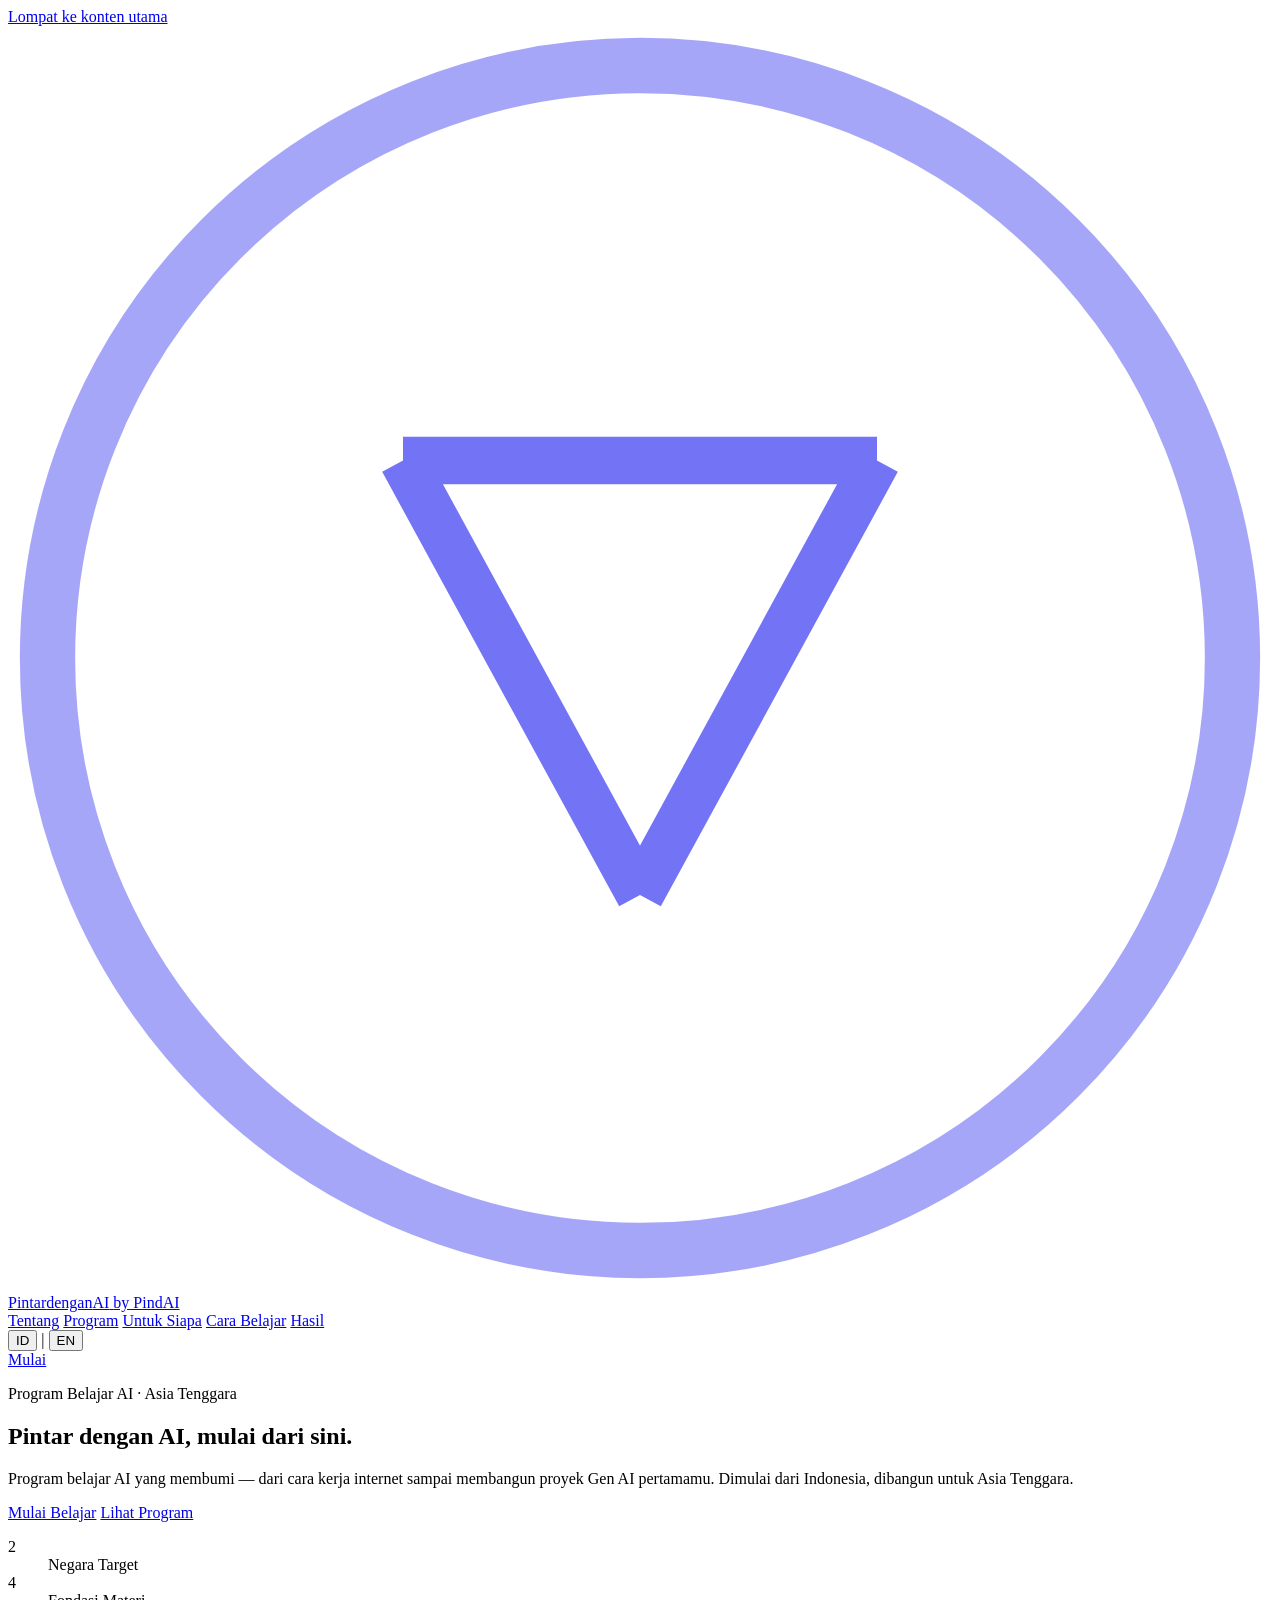
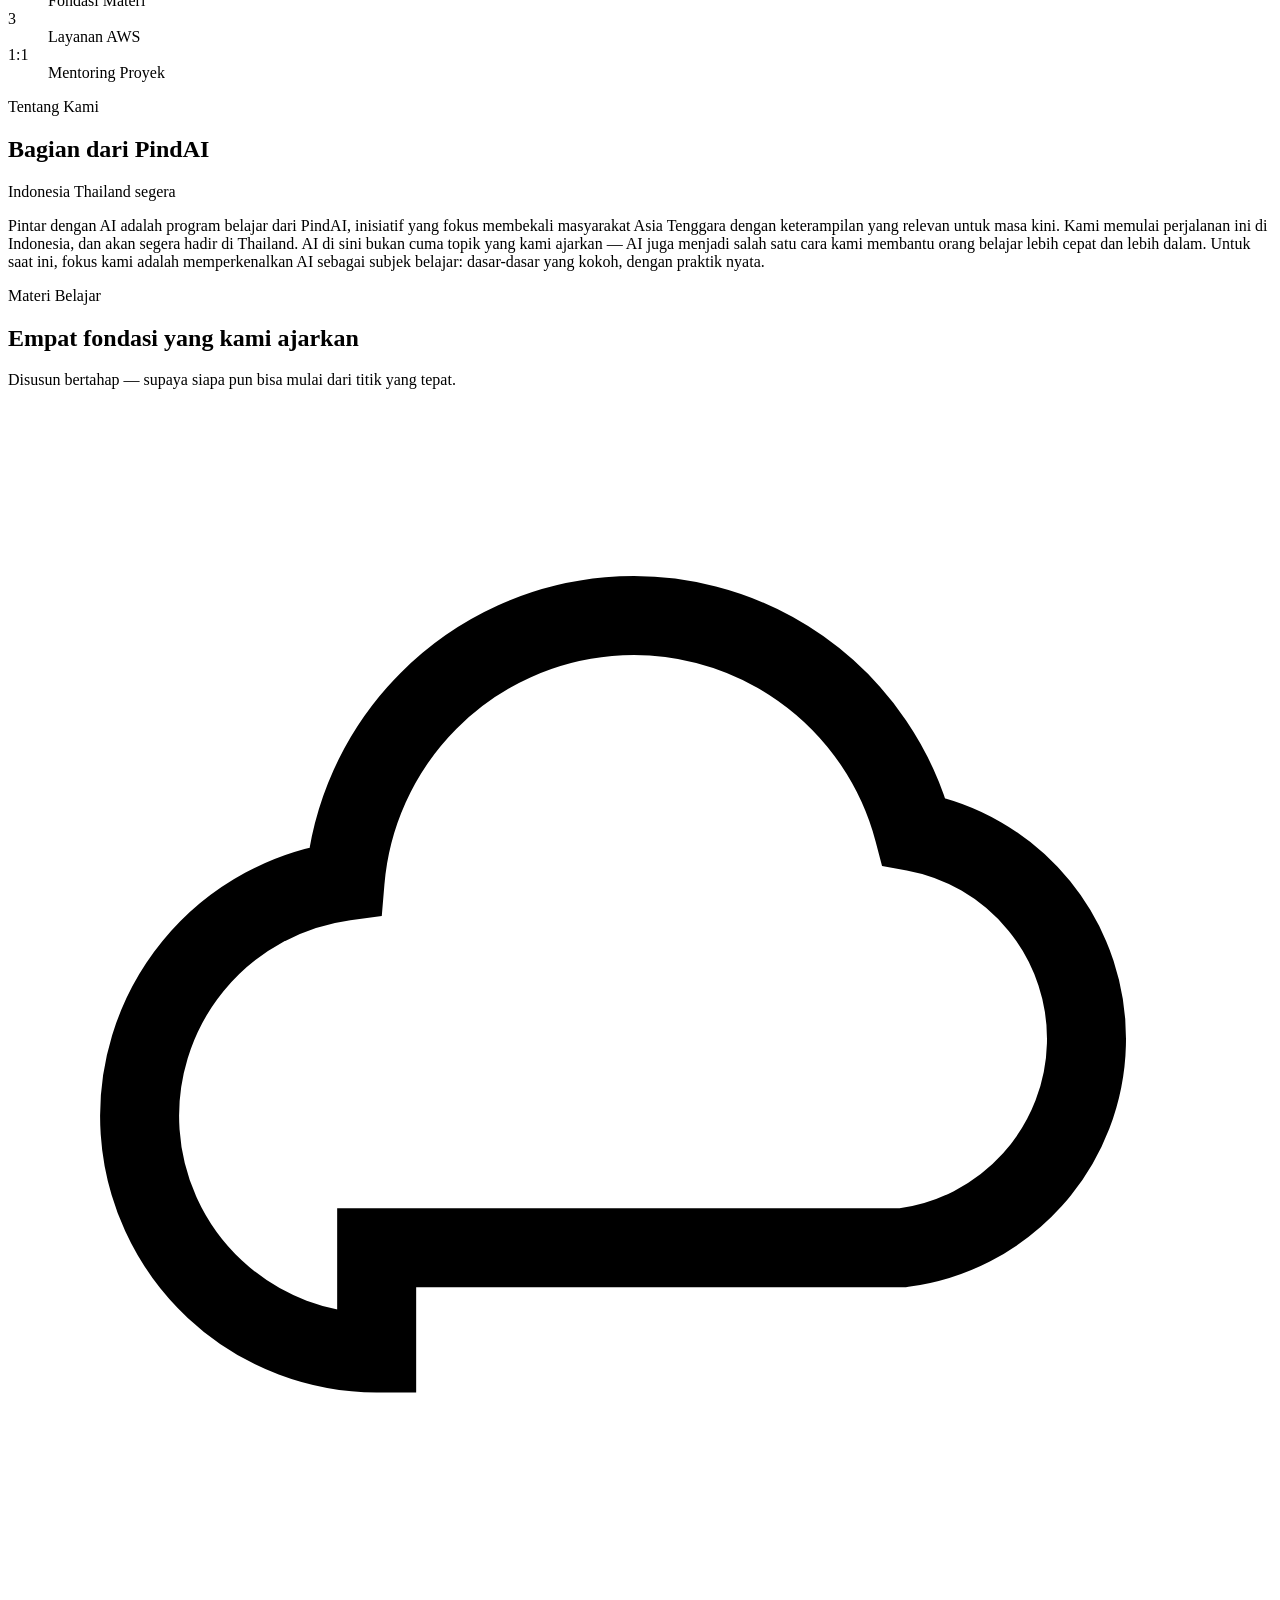
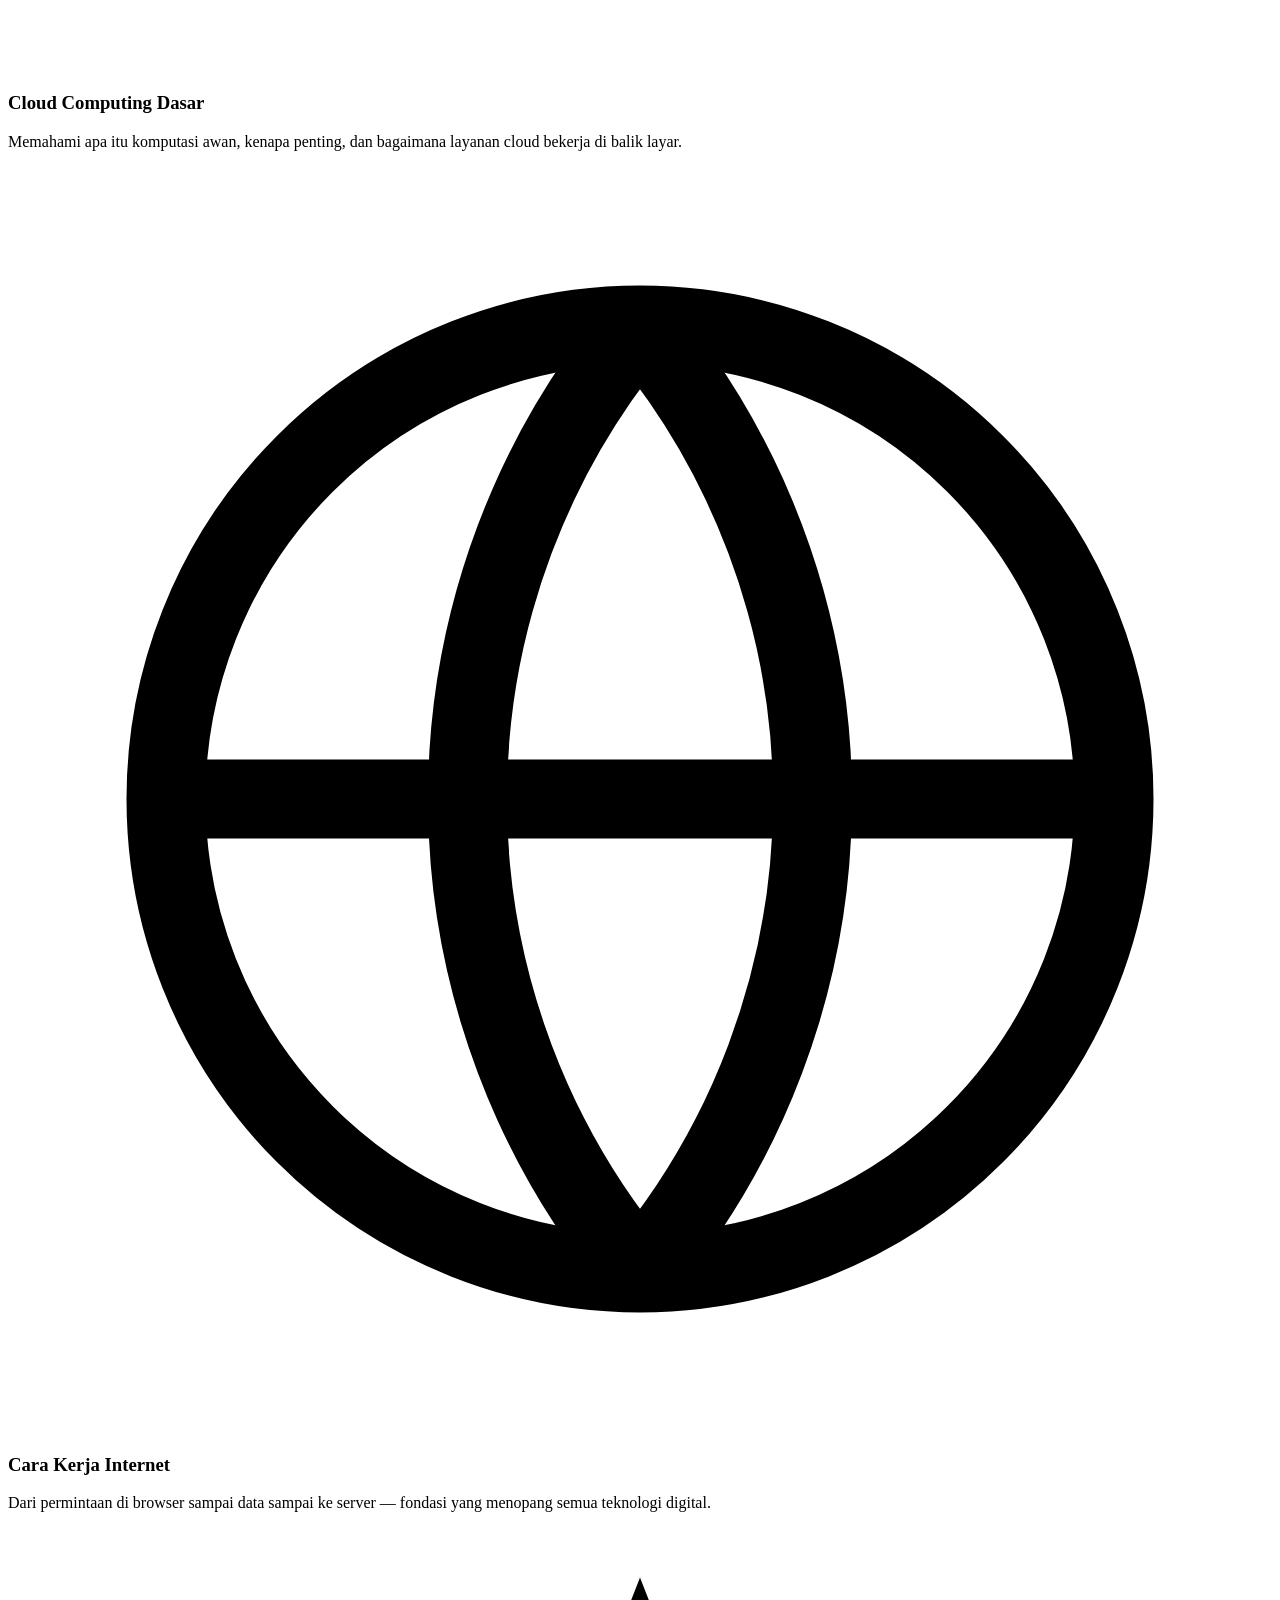
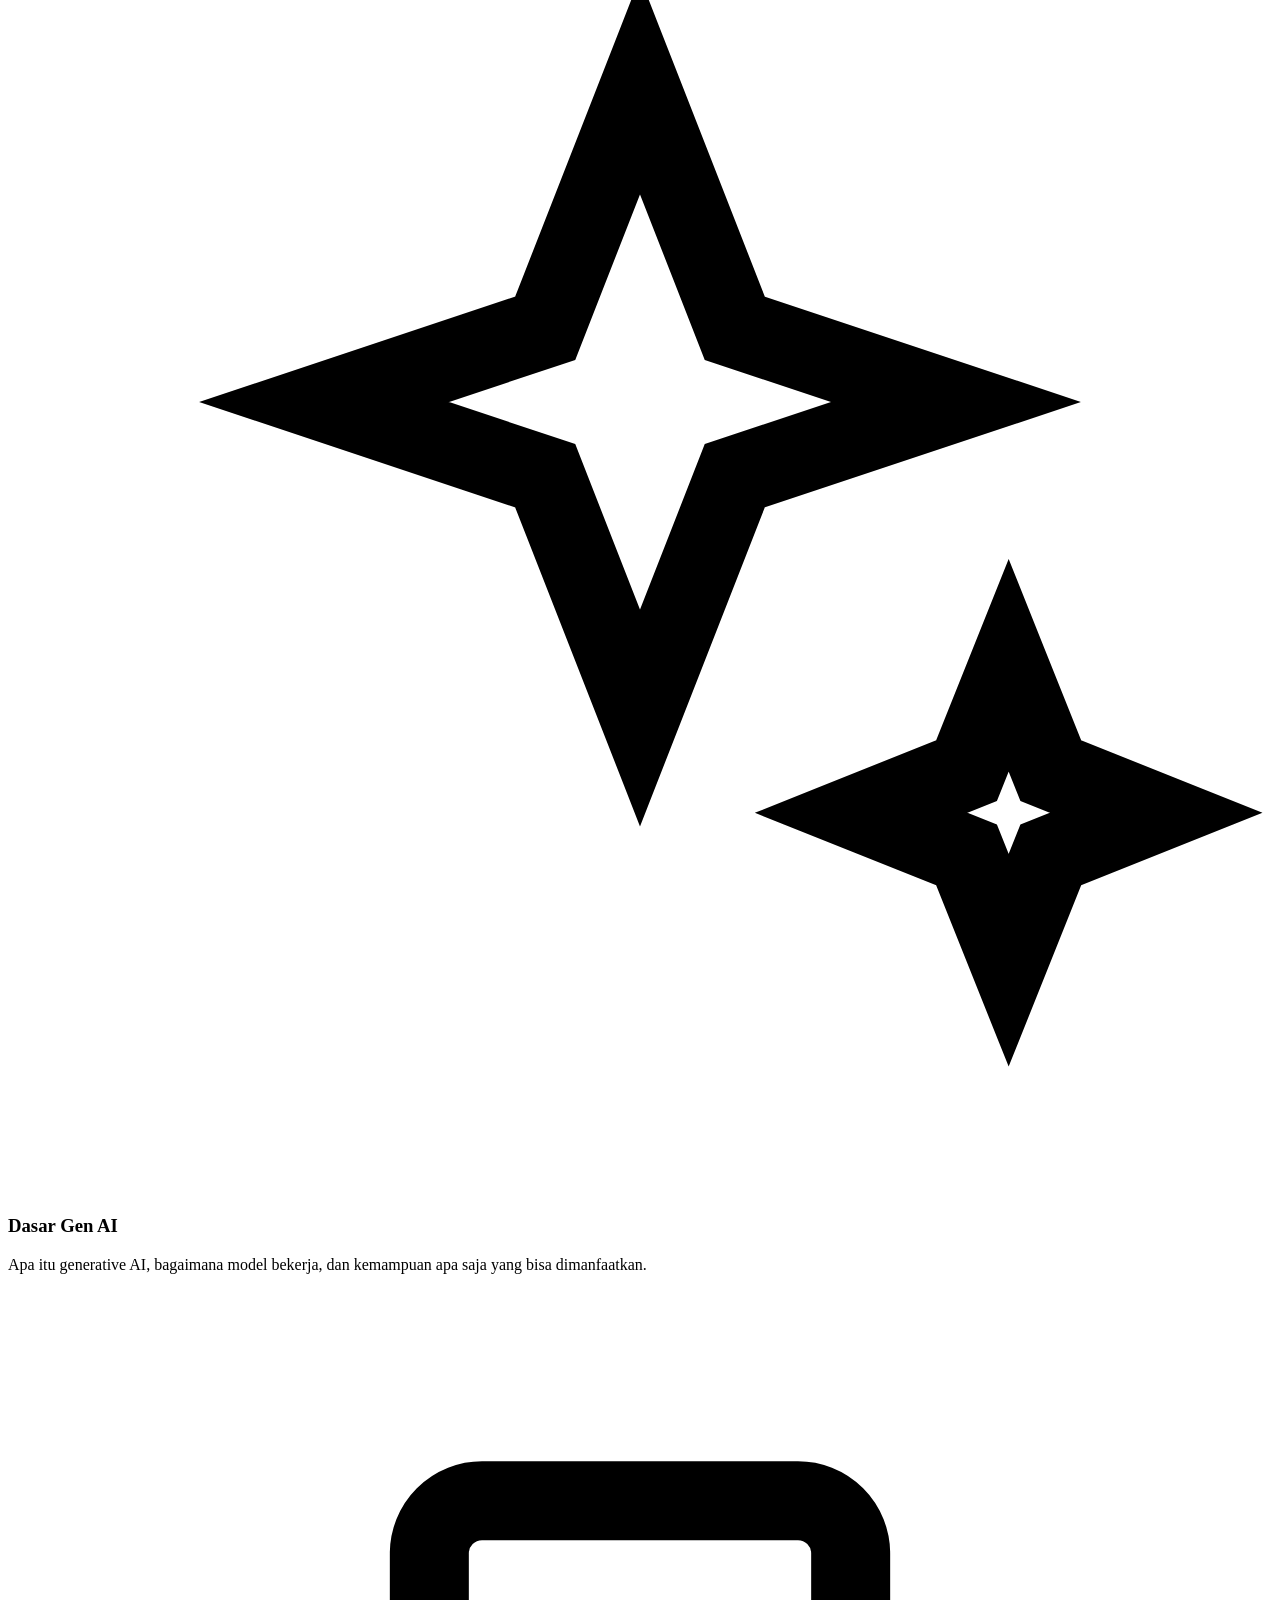
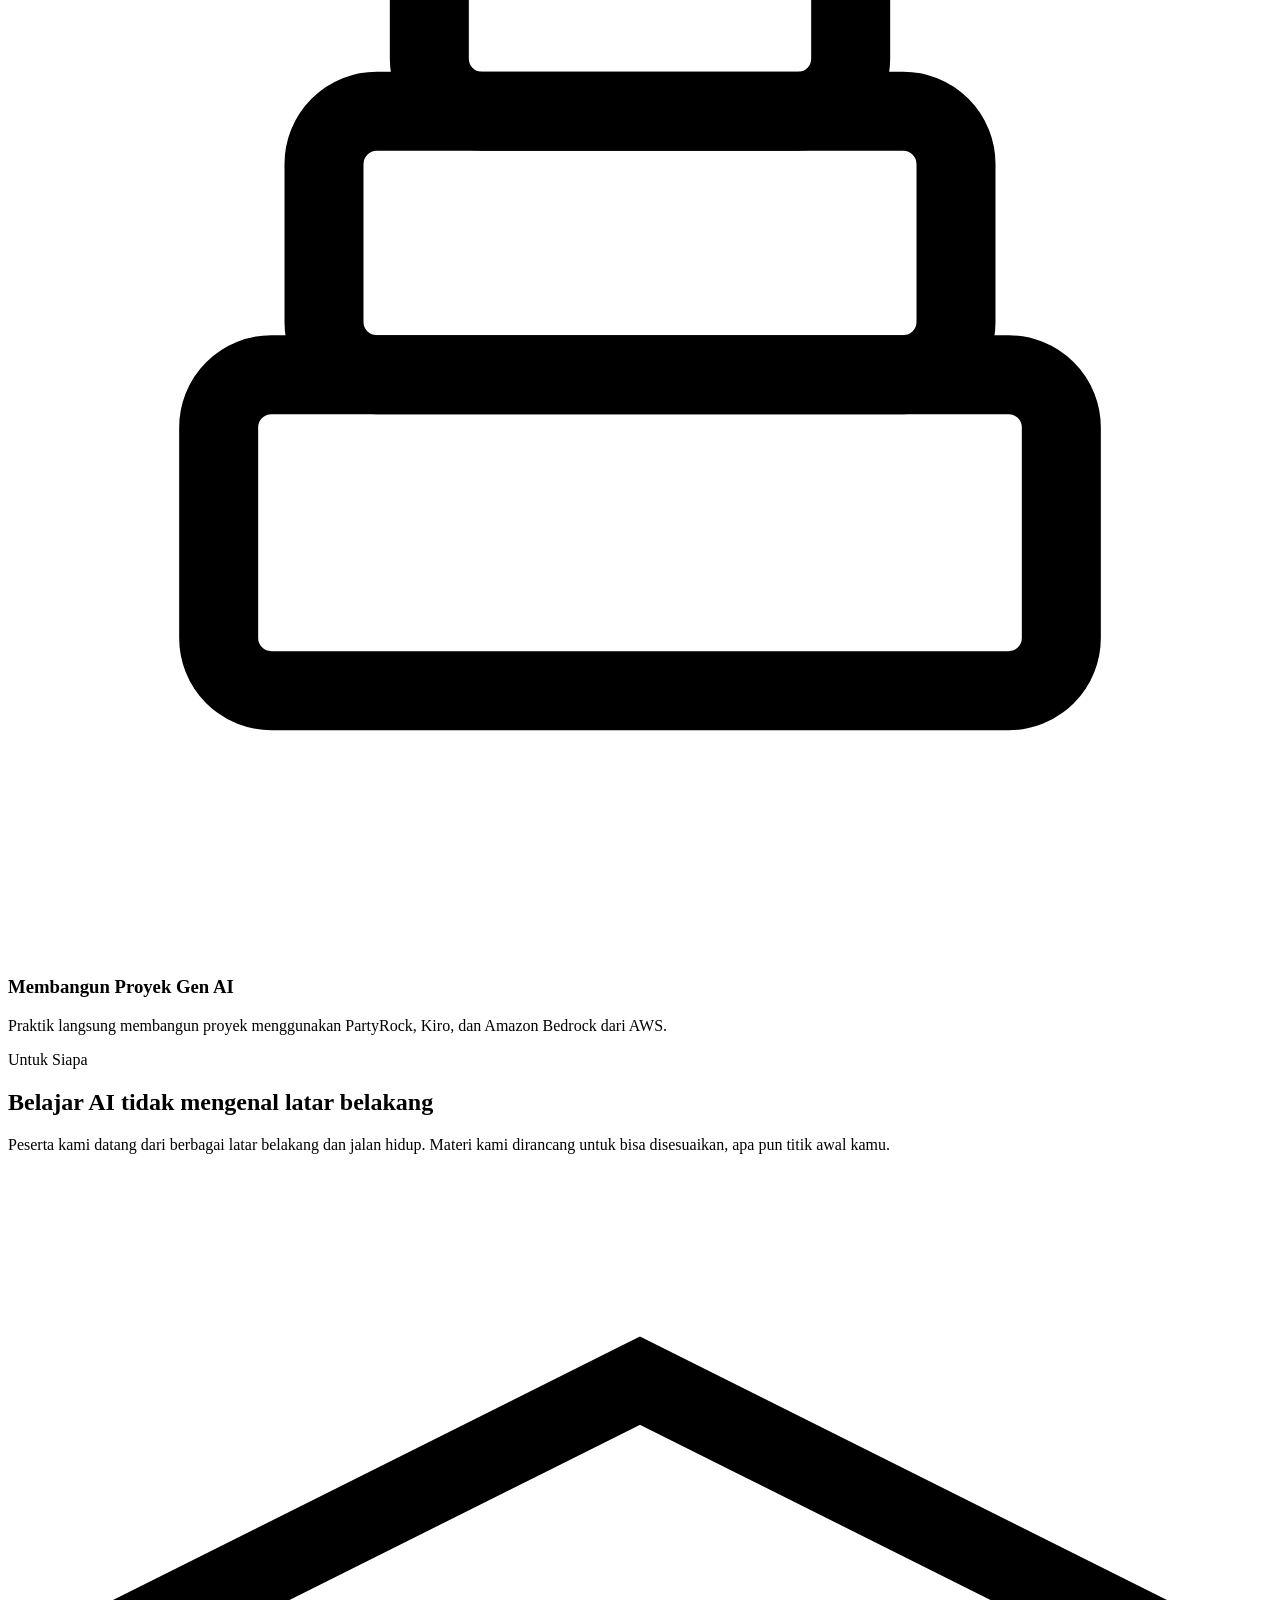
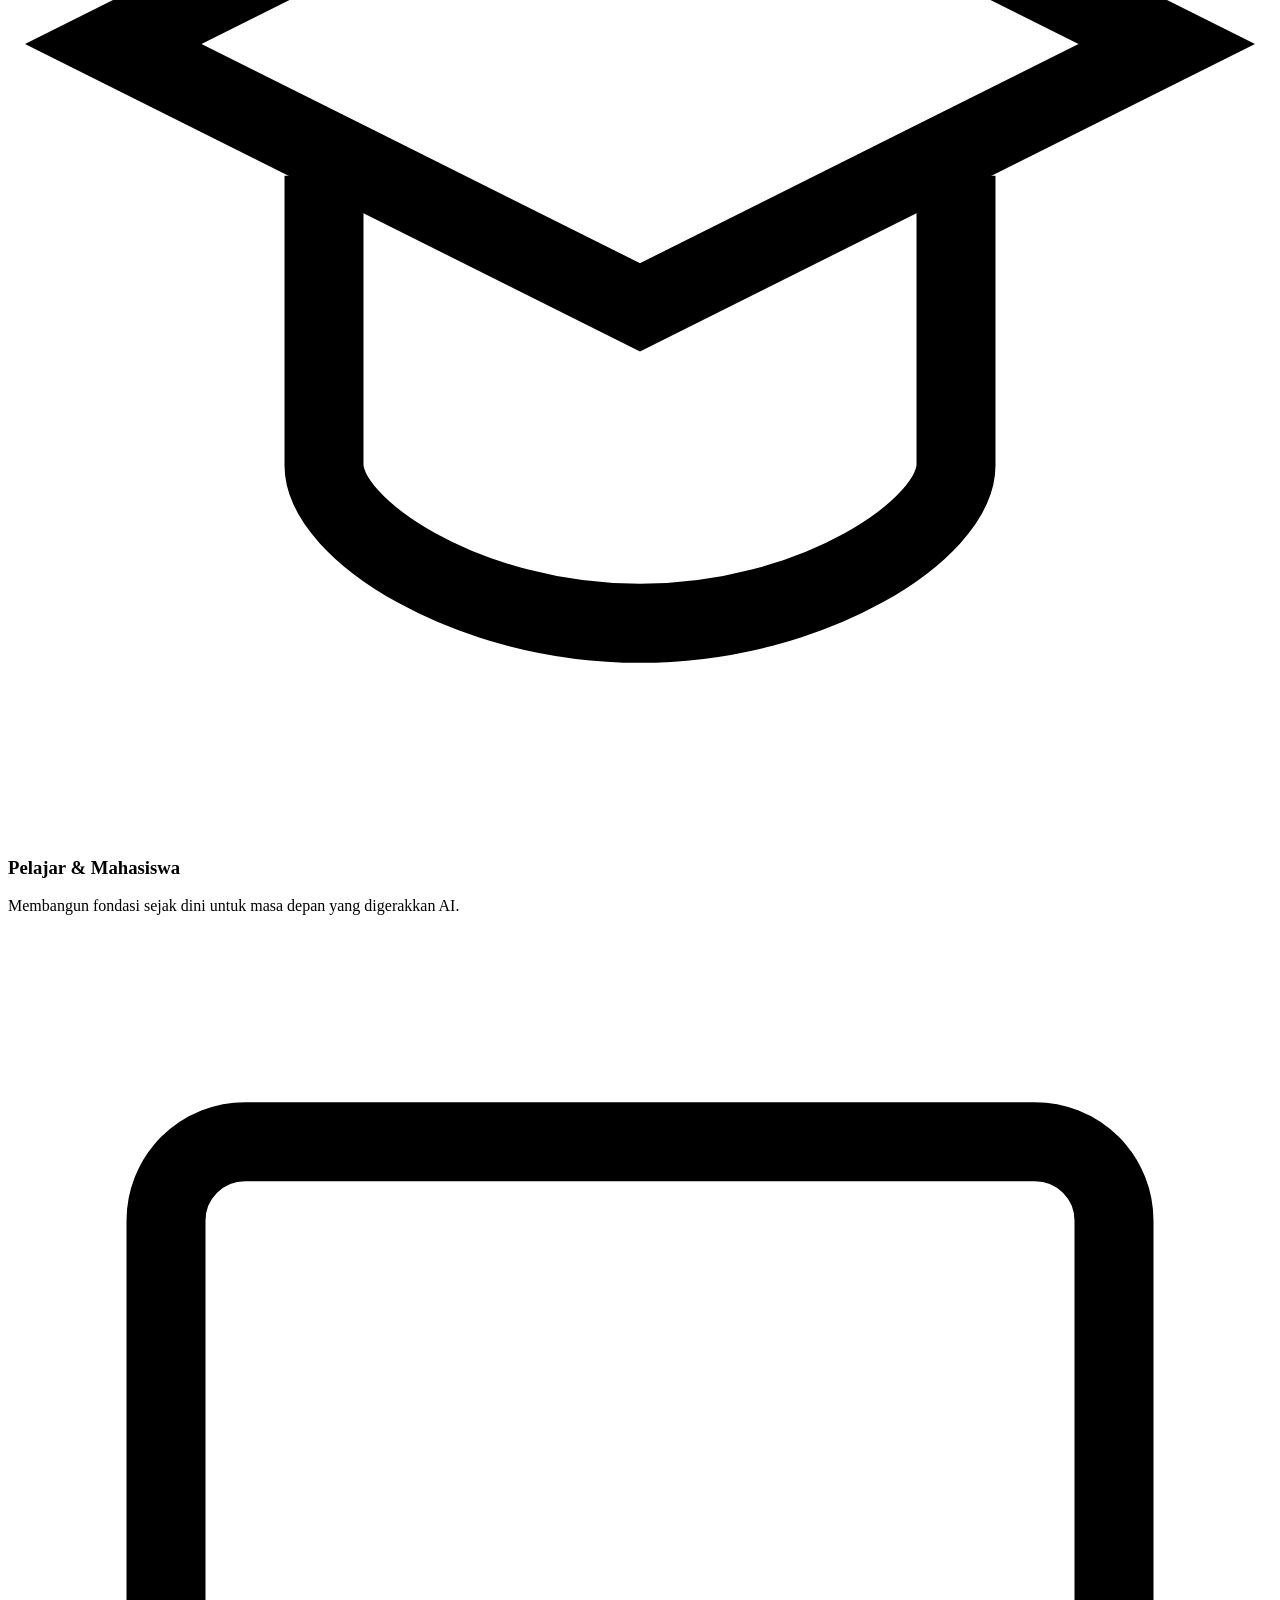
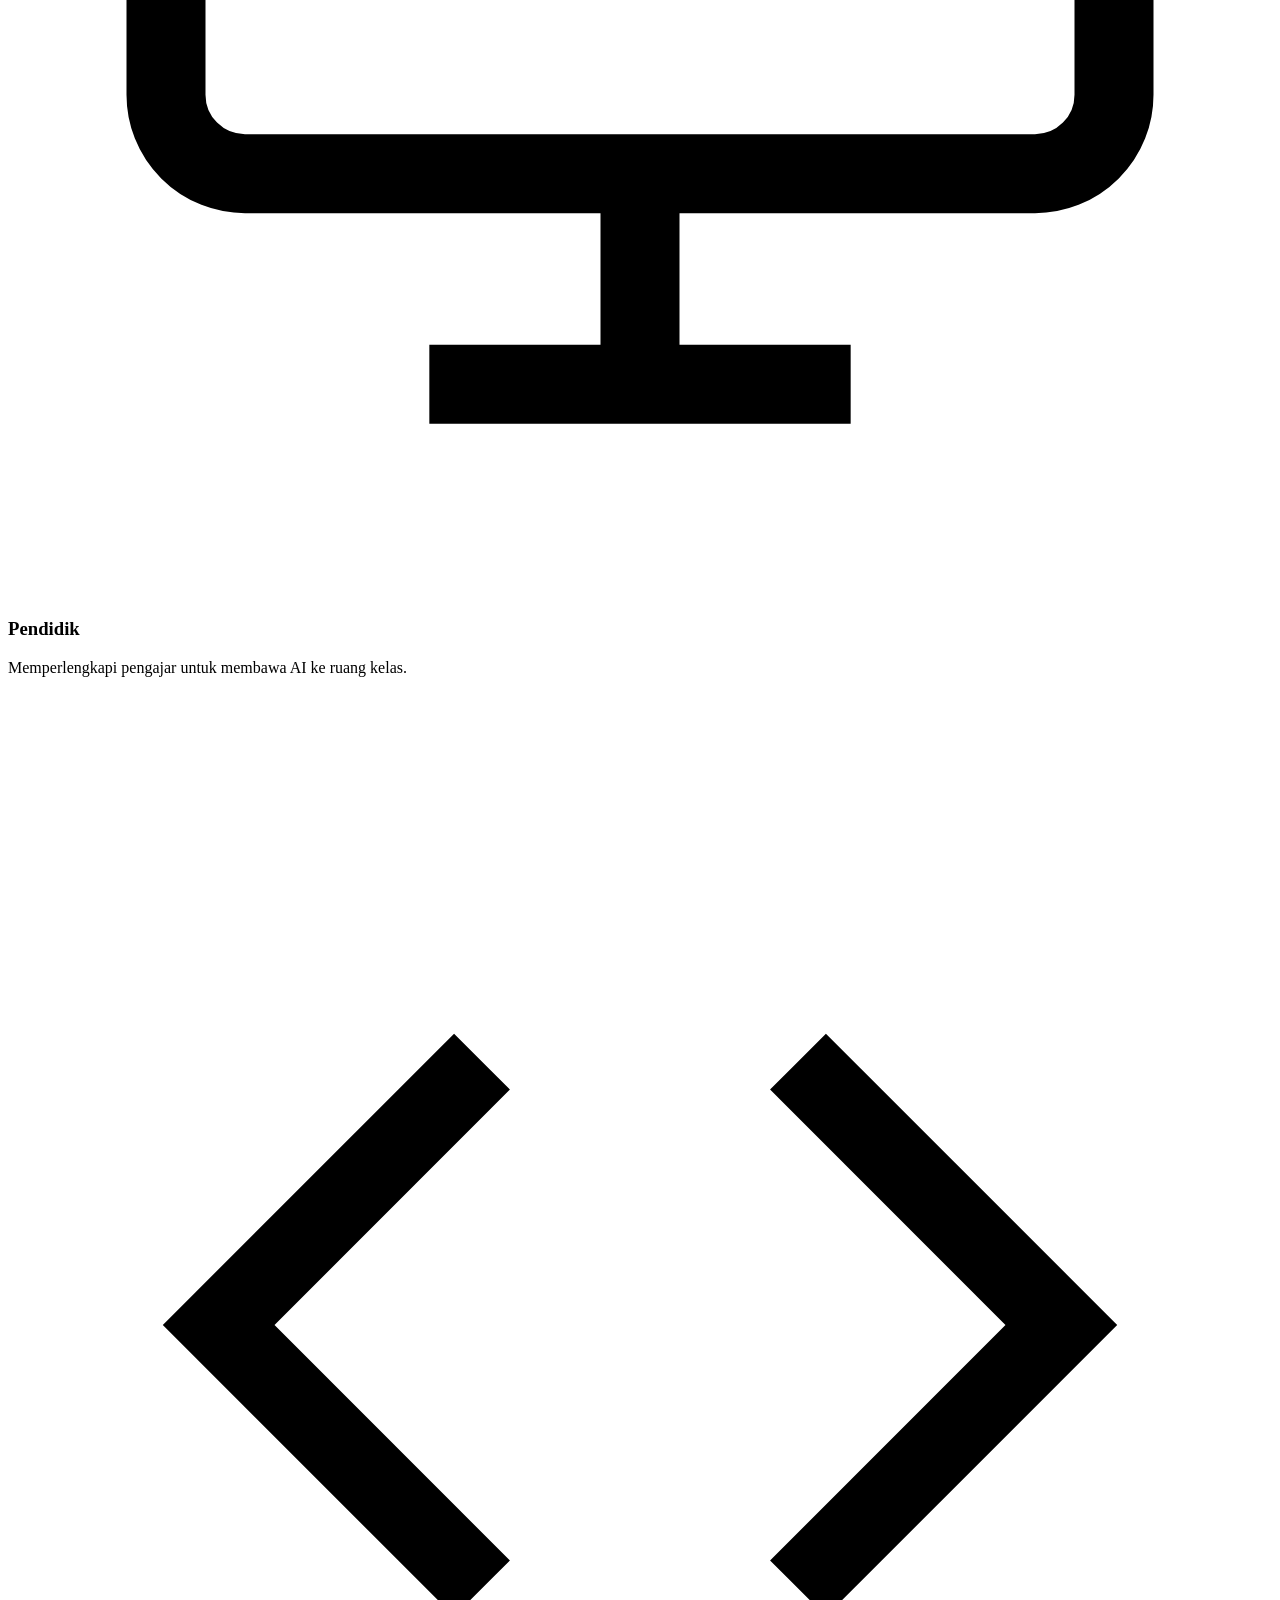
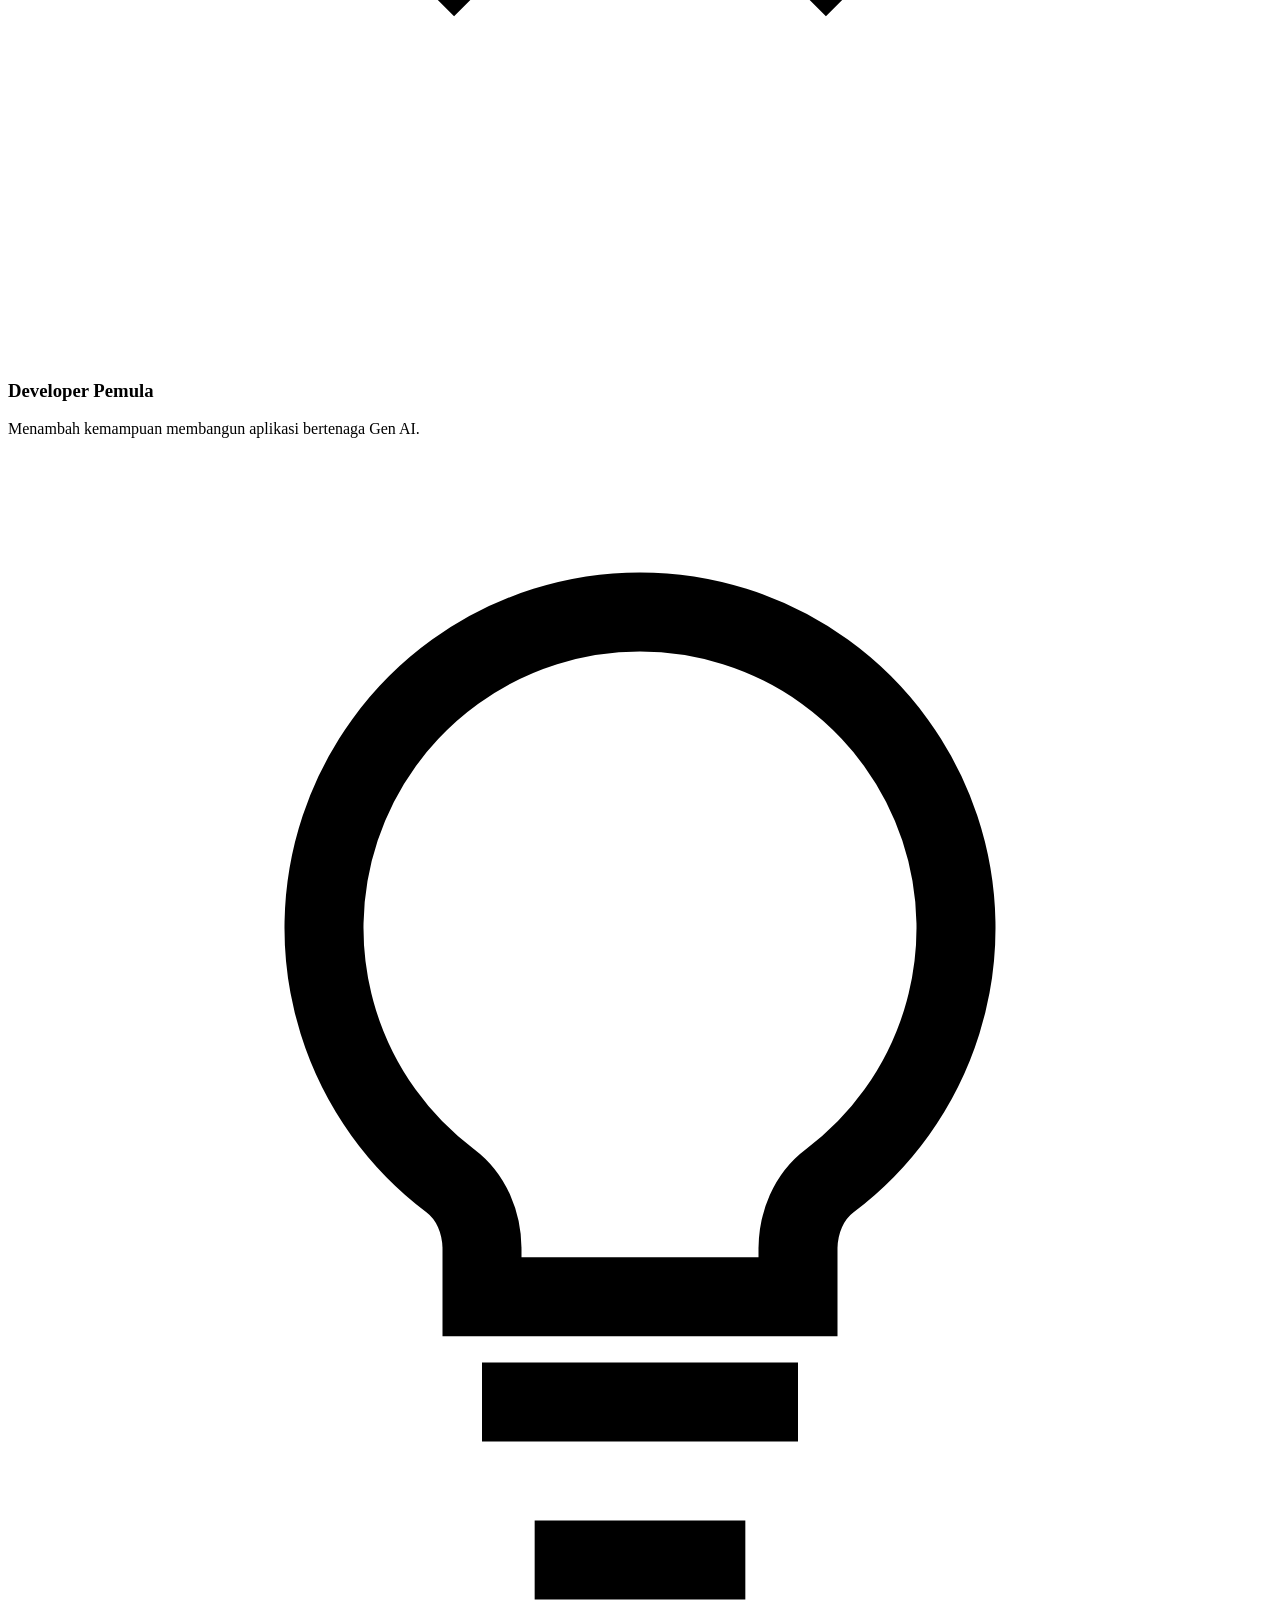
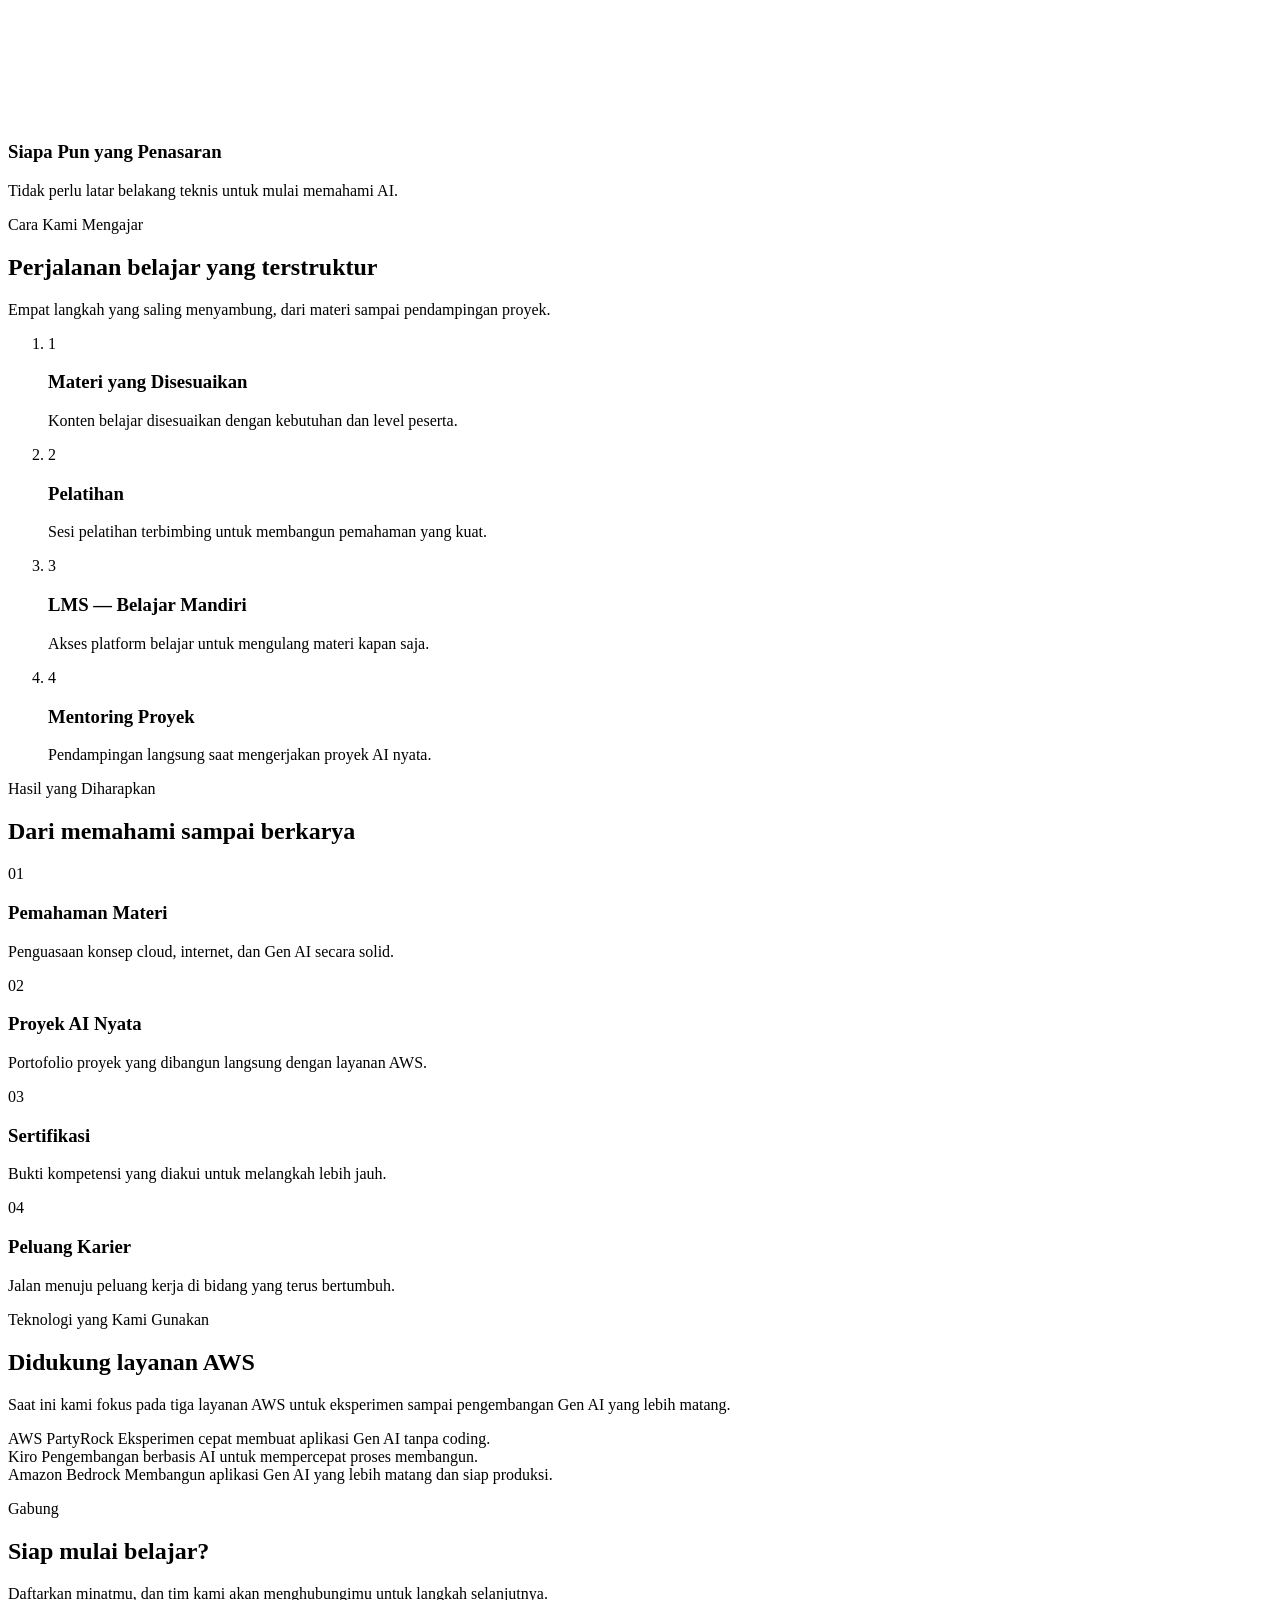
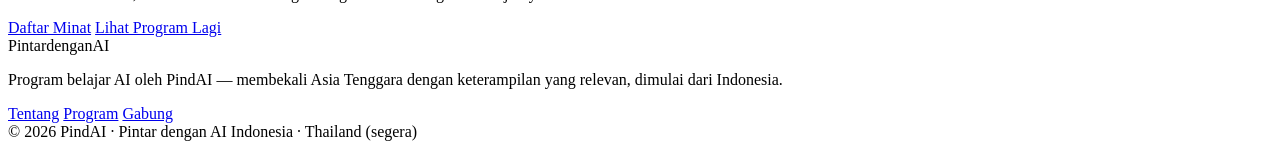
==== index.html @ b5588a6b "Add files via upload" ====
<!DOCTYPE html>
<html lang="id">
<head>
<meta charset="UTF-8">
<meta name="viewport" content="width=device-width, initial-scale=1.0">
<title>Pintar dengan AI — Program Belajar AI oleh PindAI</title>
<meta name="description" content="Pintar dengan AI adalah program belajar AI yang membumi oleh PindAI — dari cara kerja internet sampai membangun proyek Gen AI pertamamu. Dimulai dari Indonesia, dibangun untuk Asia Tenggara.">
<meta name="theme-color" content="#0B1B33">

<!-- Open Graph -->
<meta property="og:title" content="Pintar dengan AI — by PindAI">
<meta property="og:description" content="Program belajar AI yang membumi, dimulai dari Indonesia, dibangun untuk Asia Tenggara.">
<meta property="og:type" content="website">

<link rel="icon" type="image/svg+xml" href="assets/img/favicon.svg">

<!-- Fonts -->
<link rel="preconnect" href="https://fonts.googleapis.com">
<link rel="preconnect" href="https://fonts.gstatic.com" crossorigin>
<link href="https://fonts.googleapis.com/css2?family=Space+Grotesk:wght@500;600;700&family=Plus+Jakarta+Sans:ital,wght@0,400;0,500;0,600;0,700;1,500&family=JetBrains+Mono:wght@500;600&display=swap" rel="stylesheet">

<link rel="stylesheet" href="assets/css/styles.css">
</head>
<body data-lang="id">

<a class="skip-link" href="#main">Lompat ke konten utama</a>

<!-- ============ NAVIGATION ============ -->
<header class="nav" id="nav">
  <div class="nav__inner container">
    <a href="#top" class="nav__logo" aria-label="Pintar dengan AI — Beranda">
      <span class="nav__mark" aria-hidden="true">
        <svg viewBox="0 0 32 32" fill="none">
          <circle cx="16" cy="16" r="15" stroke="currentColor" stroke-width="1.4" opacity=".35"/>
          <circle cx="10" cy="11" r="2.2" fill="var(--orange-500)"/>
          <circle cx="22" cy="11" r="2.2" fill="var(--navy-700)"/>
          <circle cx="16" cy="22" r="2.2" fill="var(--coral-500)"/>
          <path d="M10 11L22 11M10 11L16 22M22 11L16 22" stroke="currentColor" stroke-width="1.2" opacity=".55"/>
        </svg>
      </span>
      <span class="nav__wordmark">
        <span class="nav__title">Pintar<span class="nav__title-accent">dengan</span>AI</span>
        <span class="nav__sub">by PindAI</span>
      </span>
    </a>

    <nav class="nav__links" aria-label="Navigasi utama">
      <a href="#tentang" data-id="Tentang" data-en="About">Tentang</a>
      <a href="#program" data-id="Program" data-en="Program">Program</a>
      <a href="#untuk-siapa" data-id="Untuk Siapa" data-en="Who It's For">Untuk Siapa</a>
      <a href="#cara-belajar" data-id="Cara Belajar" data-en="How It Works">Cara Belajar</a>
      <a href="#hasil" data-id="Hasil" data-en="Outcomes">Hasil</a>
    </nav>

    <div class="nav__actions">
      <div class="lang-toggle" role="group" aria-label="Pilih bahasa / Choose language">
        <button type="button" class="lang-toggle__btn is-active" data-set-lang="id" aria-pressed="true">ID</button>
        <span class="lang-toggle__divider" aria-hidden="true">|</span>
        <button type="button" class="lang-toggle__btn" data-set-lang="en" aria-pressed="false">EN</button>
      </div>
      <a href="#gabung" class="btn btn--primary btn--sm" data-id="Mulai" data-en="Start">Mulai</a>
    </div>
  </div>
</header>

<main id="main">

<!-- ============ HERO ============ -->
<section class="hero" id="top">
  <div class="hero__field" aria-hidden="true"></div>
  <div class="container hero__inner">
    <p class="eyebrow eyebrow--on-dark" data-id="Program Belajar AI · Asia Tenggara" data-en="AI Learning Program · Southeast Asia">Program Belajar AI · Asia Tenggara</p>

    <h1 class="hero__headline" data-id="Pintar dengan AI, mulai dari sini." data-en="Get smart with AI, starting here.">Pintar dengan AI, mulai dari sini.</h1>

    <p class="hero__sub" data-id="Program belajar AI yang membumi — dari cara kerja internet sampai membangun proyek Gen AI pertamamu. Dimulai dari Indonesia, dibangun untuk Asia Tenggara." data-en="A grounded, practical AI learning program — from how the internet works to building your first Gen AI project. Starting in Indonesia, built for Southeast Asia.">Program belajar AI yang membumi — dari cara kerja internet sampai membangun proyek Gen AI pertamamu. Dimulai dari Indonesia, dibangun untuk Asia Tenggara.</p>

    <div class="hero__cta">
      <a href="#gabung" class="btn btn--primary" data-id="Mulai Belajar" data-en="Start Learning">Mulai Belajar</a>
      <a href="#program" class="btn btn--ghost" data-id="Lihat Program" data-en="See the Program">Lihat Program</a>
    </div>

    <dl class="stat-strip">
      <div class="stat-strip__item">
        <dt class="stat-strip__num">2</dt>
        <dd class="stat-strip__label" data-id="Negara Target" data-en="Target Countries">Negara Target</dd>
      </div>
      <div class="stat-strip__item">
        <dt class="stat-strip__num">4</dt>
        <dd class="stat-strip__label" data-id="Fondasi Materi" data-en="Core Topics">Fondasi Materi</dd>
      </div>
      <div class="stat-strip__item">
        <dt class="stat-strip__num">3</dt>
        <dd class="stat-strip__label" data-id="Layanan AWS" data-en="AWS Services">Layanan AWS</dd>
      </div>
      <div class="stat-strip__item">
        <dt class="stat-strip__num">1:1</dt>
        <dd class="stat-strip__label" data-id="Mentoring Proyek" data-en="Project Mentoring">Mentoring Proyek</dd>
      </div>
    </dl>
  </div>
</section>

<!-- ============ TENTANG KAMI ============ -->
<section class="section" id="tentang">
  <div class="container">
    <div class="about">
      <div class="about__head">
        <p class="eyebrow" data-id="Tentang Kami" data-en="About Us">Tentang Kami</p>
        <h2 class="h2" data-id="Bagian dari PindAI" data-en="Part of PindAI">Bagian dari PindAI</h2>
        <div class="region-pills" aria-label="Wilayah operasi">
          <span class="region-pill is-active">
            <span class="region-pill__dot" aria-hidden="true"></span>Indonesia
          </span>
          <span class="region-pill">
            <span class="region-pill__dot" aria-hidden="true"></span>Thailand
            <span class="region-pill__tag" data-id="segera" data-en="soon">segera</span>
          </span>
        </div>
      </div>
      <p class="about__body" data-id="Pintar dengan AI adalah program belajar dari PindAI, inisiatif yang fokus membekali masyarakat Asia Tenggara dengan keterampilan yang relevan untuk masa kini. Kami memulai perjalanan ini di Indonesia, dan akan segera hadir di Thailand. AI di sini bukan cuma topik yang kami ajarkan — AI juga menjadi salah satu cara kami membantu orang belajar lebih cepat dan lebih dalam. Untuk saat ini, fokus kami adalah memperkenalkan AI sebagai subjek belajar: dasar-dasar yang kokoh, dengan praktik nyata." data-en="Pintar dengan AI is a learning program by PindAI, an initiative focused on equipping people across Southeast Asia with skills that matter today. We're starting this journey in Indonesia, with Thailand next. AI isn't just our subject here — it's also one of the ways we help people learn faster and go deeper. For now, our focus is introducing AI as a learning subject: solid fundamentals, paired with real practice.">
        Pintar dengan AI adalah program belajar dari PindAI, inisiatif yang fokus membekali masyarakat Asia Tenggara dengan keterampilan yang relevan untuk masa kini. Kami memulai perjalanan ini di Indonesia, dan akan segera hadir di Thailand. AI di sini bukan cuma topik yang kami ajarkan — AI juga menjadi salah satu cara kami membantu orang belajar lebih cepat dan lebih dalam. Untuk saat ini, fokus kami adalah memperkenalkan AI sebagai subjek belajar: dasar-dasar yang kokoh, dengan praktik nyata.
      </p>
    </div>
  </div>
</section>

<!-- ============ MATERI BELAJAR ============ -->
<section class="section section--alt" id="program">
  <div class="container">
    <header class="section-head">
      <p class="eyebrow" data-id="Materi Belajar" data-en="What We Teach">Materi Belajar</p>
      <h2 class="h2" data-id="Empat fondasi yang kami ajarkan" data-en="Four foundations we teach">Empat fondasi yang kami ajarkan</h2>
      <p class="lede" data-id="Disusun bertahap — supaya siapa pun bisa mulai dari titik yang tepat." data-en="Structured step by step — so anyone can start from the right point.">Disusun bertahap — supaya siapa pun bisa mulai dari titik yang tepat.</p>
    </header>

    <div class="grid-2">
      <article class="card">
        <span class="card__icon" aria-hidden="true">
          <svg viewBox="0 0 24 24" fill="none" stroke="currentColor" stroke-width="1.5"><path d="M7 18a4.5 4.5 0 0 1-.6-8.96A5.5 5.5 0 0 1 17.2 8.1 4 4 0 0 1 17 16H7Z"/></svg>
        </span>
        <h3 class="card__title" data-id="Cloud Computing Dasar" data-en="Cloud Computing Basics">Cloud Computing Dasar</h3>
        <p class="card__desc" data-id="Memahami apa itu komputasi awan, kenapa penting, dan bagaimana layanan cloud bekerja di balik layar." data-en="Understanding what cloud computing is, why it matters, and how cloud services work behind the scenes.">Memahami apa itu komputasi awan, kenapa penting, dan bagaimana layanan cloud bekerja di balik layar.</p>
      </article>

      <article class="card">
        <span class="card__icon" aria-hidden="true">
          <svg viewBox="0 0 24 24" fill="none" stroke="currentColor" stroke-width="1.5"><circle cx="12" cy="12" r="9"/><path d="M3 12h18M12 3a14 14 0 0 1 0 18M12 3a14 14 0 0 0 0 18"/></svg>
        </span>
        <h3 class="card__title" data-id="Cara Kerja Internet" data-en="How the Internet Works">Cara Kerja Internet</h3>
        <p class="card__desc" data-id="Dari permintaan di browser sampai data sampai ke server — fondasi yang menopang semua teknologi digital." data-en="From a browser request to data reaching a server — the foundation beneath every digital technology.">Dari permintaan di browser sampai data sampai ke server — fondasi yang menopang semua teknologi digital.</p>
      </article>

      <article class="card">
        <span class="card__icon" aria-hidden="true">
          <svg viewBox="0 0 24 24" fill="none" stroke="currentColor" stroke-width="1.5"><path d="M12 3l1.8 4.6L18 9l-4.2 1.4L12 15l-1.8-4.6L6 9l4.2-1.4L12 3Z"/><path d="M19 14l.8 2 2 .8-2 .8-.8 2-.8-2-2-.8 2-.8.8-2Z"/></svg>
        </span>
        <h3 class="card__title" data-id="Dasar Gen AI" data-en="Gen AI Fundamentals">Dasar Gen AI</h3>
        <p class="card__desc" data-id="Apa itu generative AI, bagaimana model bekerja, dan kemampuan apa saja yang bisa dimanfaatkan." data-en="What generative AI is, how models work, and what capabilities you can put to use.">Apa itu generative AI, bagaimana model bekerja, dan kemampuan apa saja yang bisa dimanfaatkan.</p>
      </article>

      <article class="card">
        <span class="card__icon" aria-hidden="true">
          <svg viewBox="0 0 24 24" fill="none" stroke="currentColor" stroke-width="1.5"><rect x="4" y="13" width="16" height="6" rx="1"/><rect x="6" y="8" width="12" height="5" rx="1"/><rect x="8" y="4" width="8" height="4" rx="1"/></svg>
        </span>
        <h3 class="card__title" data-id="Membangun Proyek Gen AI" data-en="Building Gen AI Projects">Membangun Proyek Gen AI</h3>
        <p class="card__desc" data-id="Praktik langsung membangun proyek menggunakan PartyRock, Kiro, dan Amazon Bedrock dari AWS." data-en="Hands-on practice building projects with AWS PartyRock, Kiro, and Amazon Bedrock.">Praktik langsung membangun proyek menggunakan PartyRock, Kiro, dan Amazon Bedrock dari AWS.</p>
      </article>
    </div>
  </div>
</section>

<!-- ============ UNTUK SIAPA ============ -->
<section class="section" id="untuk-siapa">
  <div class="container">
    <header class="section-head">
      <p class="eyebrow" data-id="Untuk Siapa" data-en="Who It's For">Untuk Siapa</p>
      <h2 class="h2" data-id="Belajar AI tidak mengenal latar belakang" data-en="Learning AI has no prerequisites">Belajar AI tidak mengenal latar belakang</h2>
      <p class="lede" data-id="Peserta kami datang dari berbagai latar belakang dan jalan hidup. Materi kami dirancang untuk bisa disesuaikan, apa pun titik awal kamu." data-en="Our learners come from many backgrounds and walks of life. Our materials are built to adapt, wherever you're starting from.">Peserta kami datang dari berbagai latar belakang dan jalan hidup. Materi kami dirancang untuk bisa disesuaikan, apa pun titik awal kamu.</p>
    </header>

    <div class="grid-2">
      <article class="card card--quiet">
        <span class="card__icon" aria-hidden="true">
          <svg viewBox="0 0 24 24" fill="none" stroke="currentColor" stroke-width="1.5"><path d="M12 4 2 9l10 5 10-5-10-5Z"/><path d="M6 11.5V17c0 1.2 2.7 3 6 3s6-1.8 6-3v-5.5"/></svg>
        </span>
        <h3 class="card__title" data-id="Pelajar & Mahasiswa" data-en="Students">Pelajar &amp; Mahasiswa</h3>
        <p class="card__desc" data-id="Membangun fondasi sejak dini untuk masa depan yang digerakkan AI." data-en="Building early foundations for an AI-driven future.">Membangun fondasi sejak dini untuk masa depan yang digerakkan AI.</p>
      </article>

      <article class="card card--quiet">
        <span class="card__icon" aria-hidden="true">
          <svg viewBox="0 0 24 24" fill="none" stroke="currentColor" stroke-width="1.5"><rect x="3" y="4" width="18" height="12" rx="1.5"/><path d="M8 20h8M12 16v4"/></svg>
        </span>
        <h3 class="card__title" data-id="Pendidik" data-en="Educators">Pendidik</h3>
        <p class="card__desc" data-id="Memperlengkapi pengajar untuk membawa AI ke ruang kelas." data-en="Equipping teachers to bring AI into the classroom.">Memperlengkapi pengajar untuk membawa AI ke ruang kelas.</p>
      </article>

      <article class="card card--quiet">
        <span class="card__icon" aria-hidden="true">
          <svg viewBox="0 0 24 24" fill="none" stroke="currentColor" stroke-width="1.5"><path d="M9 7 4 12l5 5M15 7l5 5-5 5"/></svg>
        </span>
        <h3 class="card__title" data-id="Developer Pemula" data-en="Early-Stage Developers">Developer Pemula</h3>
        <p class="card__desc" data-id="Menambah kemampuan membangun aplikasi bertenaga Gen AI." data-en="Leveling up to build Gen AI–powered applications.">Menambah kemampuan membangun aplikasi bertenaga Gen AI.</p>
      </article>

      <article class="card card--quiet">
        <span class="card__icon" aria-hidden="true">
          <svg viewBox="0 0 24 24" fill="none" stroke="currentColor" stroke-width="1.5"><path d="M9 18h6M10 21h4M12 3a6 6 0 0 0-3.6 10.8c.4.3.6.8.6 1.3V16h6v-.9c0-.5.2-1 .6-1.3A6 6 0 0 0 12 3Z"/></svg>
        </span>
        <h3 class="card__title" data-id="Siapa Pun yang Penasaran" data-en="Anyone Curious">Siapa Pun yang Penasaran</h3>
        <p class="card__desc" data-id="Tidak perlu latar belakang teknis untuk mulai memahami AI." data-en="No technical background needed to start understanding AI.">Tidak perlu latar belakang teknis untuk mulai memahami AI.</p>
      </article>
    </div>
  </div>
</section>

<!-- ============ CARA KAMI MENGAJAR ============ -->
<section class="section section--alt" id="cara-belajar">
  <div class="container">
    <header class="section-head">
      <p class="eyebrow" data-id="Cara Kami Mengajar" data-en="How We Teach">Cara Kami Mengajar</p>
      <h2 class="h2" data-id="Perjalanan belajar yang terstruktur" data-en="A structured learning journey">Perjalanan belajar yang terstruktur</h2>
      <p class="lede" data-id="Empat langkah yang saling menyambung, dari materi sampai pendampingan proyek." data-en="Four connected steps, from materials to project mentoring.">Empat langkah yang saling menyambung, dari materi sampai pendampingan proyek.</p>
    </header>

    <ol class="steps">
      <li class="steps__item">
        <span class="steps__node"><span class="steps__num">1</span></span>
        <div class="steps__body">
          <h3 class="steps__title" data-id="Materi yang Disesuaikan" data-en="Customized Materials">Materi yang Disesuaikan</h3>
          <p class="steps__desc" data-id="Konten belajar disesuaikan dengan kebutuhan dan level peserta." data-en="Learning content tailored to each learner's needs and level.">Konten belajar disesuaikan dengan kebutuhan dan level peserta.</p>
        </div>
      </li>
      <li class="steps__item">
        <span class="steps__node"><span class="steps__num">2</span></span>
        <div class="steps__body">
          <h3 class="steps__title" data-id="Pelatihan" data-en="Training">Pelatihan</h3>
          <p class="steps__desc" data-id="Sesi pelatihan terbimbing untuk membangun pemahaman yang kuat." data-en="Guided training sessions to build a solid understanding.">Sesi pelatihan terbimbing untuk membangun pemahaman yang kuat.</p>
        </div>
      </li>
      <li class="steps__item">
        <span class="steps__node"><span class="steps__num">3</span></span>
        <div class="steps__body">
          <h3 class="steps__title" data-id="LMS — Belajar Mandiri" data-en="Self-Paced LMS">LMS — Belajar Mandiri</h3>
          <p class="steps__desc" data-id="Akses platform belajar untuk mengulang materi kapan saja." data-en="Access to a learning platform to revisit material anytime.">Akses platform belajar untuk mengulang materi kapan saja.</p>
        </div>
      </li>
      <li class="steps__item">
        <span class="steps__node"><span class="steps__num">4</span></span>
        <div class="steps__body">
          <h3 class="steps__title" data-id="Mentoring Proyek" data-en="Project Mentoring">Mentoring Proyek</h3>
          <p class="steps__desc" data-id="Pendampingan langsung saat mengerjakan proyek AI nyata." data-en="Direct guidance while working on real AI projects.">Pendampingan langsung saat mengerjakan proyek AI nyata.</p>
        </div>
      </li>
    </ol>
  </div>
</section>

<!-- ============ HASIL YANG DIHARAPKAN ============ -->
<section class="section" id="hasil">
  <div class="container">
    <header class="section-head">
      <p class="eyebrow" data-id="Hasil yang Diharapkan" data-en="Expected Outcomes">Hasil yang Diharapkan</p>
      <h2 class="h2" data-id="Dari memahami sampai berkarya" data-en="From understanding to building">Dari memahami sampai berkarya</h2>
    </header>

    <div class="grid-2">
      <article class="card card--outcome">
        <span class="card__index">01</span>
        <h3 class="card__title" data-id="Pemahaman Materi" data-en="Material Understanding">Pemahaman Materi</h3>
        <p class="card__desc" data-id="Penguasaan konsep cloud, internet, dan Gen AI secara solid." data-en="A solid grasp of cloud, internet, and Gen AI concepts.">Penguasaan konsep cloud, internet, dan Gen AI secara solid.</p>
      </article>
      <article class="card card--outcome">
        <span class="card__index">02</span>
        <h3 class="card__title" data-id="Proyek AI Nyata" data-en="Real AI Projects">Proyek AI Nyata</h3>
        <p class="card__desc" data-id="Portofolio proyek yang dibangun langsung dengan layanan AWS." data-en="A project portfolio built hands-on with AWS services.">Portofolio proyek yang dibangun langsung dengan layanan AWS.</p>
      </article>
      <article class="card card--outcome">
        <span class="card__index">03</span>
        <h3 class="card__title" data-id="Sertifikasi" data-en="Certification">Sertifikasi</h3>
        <p class="card__desc" data-id="Bukti kompetensi yang diakui untuk melangkah lebih jauh." data-en="Recognized proof of competency to take the next step.">Bukti kompetensi yang diakui untuk melangkah lebih jauh.</p>
      </article>
      <article class="card card--outcome">
        <span class="card__index">04</span>
        <h3 class="card__title" data-id="Peluang Karier" data-en="Employment Opportunities">Peluang Karier</h3>
        <p class="card__desc" data-id="Jalan menuju peluang kerja di bidang yang terus bertumbuh." data-en="A path toward employment in a fast-growing field.">Jalan menuju peluang kerja di bidang yang terus bertumbuh.</p>
      </article>
    </div>
  </div>
</section>

<!-- ============ TEKNOLOGI ============ -->
<section class="section tech-strip" id="teknologi">
  <div class="container">
    <div class="tech-strip__head">
      <p class="eyebrow" data-id="Teknologi yang Kami Gunakan" data-en="Technology We Use">Teknologi yang Kami Gunakan</p>
      <h2 class="h3" data-id="Didukung layanan AWS" data-en="Powered by AWS services">Didukung layanan AWS</h2>
      <p class="lede lede--sm" data-id="Saat ini kami fokus pada tiga layanan AWS untuk eksperimen sampai pengembangan Gen AI yang lebih matang." data-en="We currently focus on three AWS services, from quick experiments to more advanced Gen AI development.">Saat ini kami fokus pada tiga layanan AWS untuk eksperimen sampai pengembangan Gen AI yang lebih matang.</p>
    </div>

    <div class="badges">
      <div class="badge">
        <span class="badge__name">AWS PartyRock</span>
        <span class="badge__desc" data-id="Eksperimen cepat membuat aplikasi Gen AI tanpa coding." data-en="Fast, no-code experimentation building Gen AI apps.">Eksperimen cepat membuat aplikasi Gen AI tanpa coding.</span>
      </div>
      <div class="badge">
        <span class="badge__name">Kiro</span>
        <span class="badge__desc" data-id="Pengembangan berbasis AI untuk mempercepat proses membangun." data-en="AI-assisted development to speed up the building process.">Pengembangan berbasis AI untuk mempercepat proses membangun.</span>
      </div>
      <div class="badge">
        <span class="badge__name">Amazon Bedrock</span>
        <span class="badge__desc" data-id="Membangun aplikasi Gen AI yang lebih matang dan siap produksi." data-en="Building more advanced, production-ready Gen AI applications.">Membangun aplikasi Gen AI yang lebih matang dan siap produksi.</span>
      </div>
    </div>
  </div>
</section>

<!-- ============ GABUNG (CTA) ============ -->
<section class="join" id="gabung">
  <div class="join__field" aria-hidden="true"></div>
  <div class="container join__inner">
    <p class="eyebrow eyebrow--on-dark" data-id="Gabung" data-en="Join Us">Gabung</p>
    <h2 class="join__headline" data-id="Siap mulai belajar?" data-en="Ready to start learning?">Siap mulai belajar?</h2>
    <p class="join__body" data-id="Daftarkan minatmu, dan tim kami akan menghubungimu untuk langkah selanjutnya." data-en="Register your interest, and our team will reach out with next steps.">Daftarkan minatmu, dan tim kami akan menghubungimu untuk langkah selanjutnya.</p>
    <div class="join__cta">
      <!-- TODO: ganti href dengan mailto:, Google Form, atau Tally final -->
      <a href="mailto:fikri@pintardengan.ai?subject=Daftar%20Minat%20-%20Pintar%20dengan%20AI" class="btn btn--primary" data-id="Daftar Minat" data-en="Register Interest">Daftar Minat</a>
      <a href="#program" class="btn btn--ghost btn--ghost-dark" data-id="Lihat Program Lagi" data-en="Review the Program">Lihat Program Lagi</a>
    </div>
  </div>
</section>

</main>

<!-- ============ FOOTER ============ -->
<footer class="footer">
  <div class="container footer__inner">
    <div class="footer__brand">
      <span class="nav__title nav__title--footer">Pintar<span class="nav__title-accent">dengan</span>AI</span>
      <p class="footer__line" data-id="Program belajar AI oleh PindAI — membekali Asia Tenggara dengan keterampilan yang relevan, dimulai dari Indonesia." data-en="An AI learning program by PindAI — equipping Southeast Asia with relevant skills, starting in Indonesia.">Program belajar AI oleh PindAI — membekali Asia Tenggara dengan keterampilan yang relevan, dimulai dari Indonesia.</p>
    </div>

    <nav class="footer__links" aria-label="Navigasi footer">
      <a href="#tentang" data-id="Tentang" data-en="About">Tentang</a>
      <a href="#program" data-id="Program" data-en="Program">Program</a>
      <a href="#gabung" data-id="Gabung" data-en="Join">Gabung</a>
    </nav>

    <div class="footer__meta">
      <span>© 2026 PindAI · Pintar dengan AI</span>
      <span data-id="Indonesia · Thailand (segera)" data-en="Indonesia · Thailand (coming soon)">Indonesia · Thailand (segera)</span>
    </div>
  </div>
</footer>

<script src="assets/js/main.js"></script>
</body>
</html>
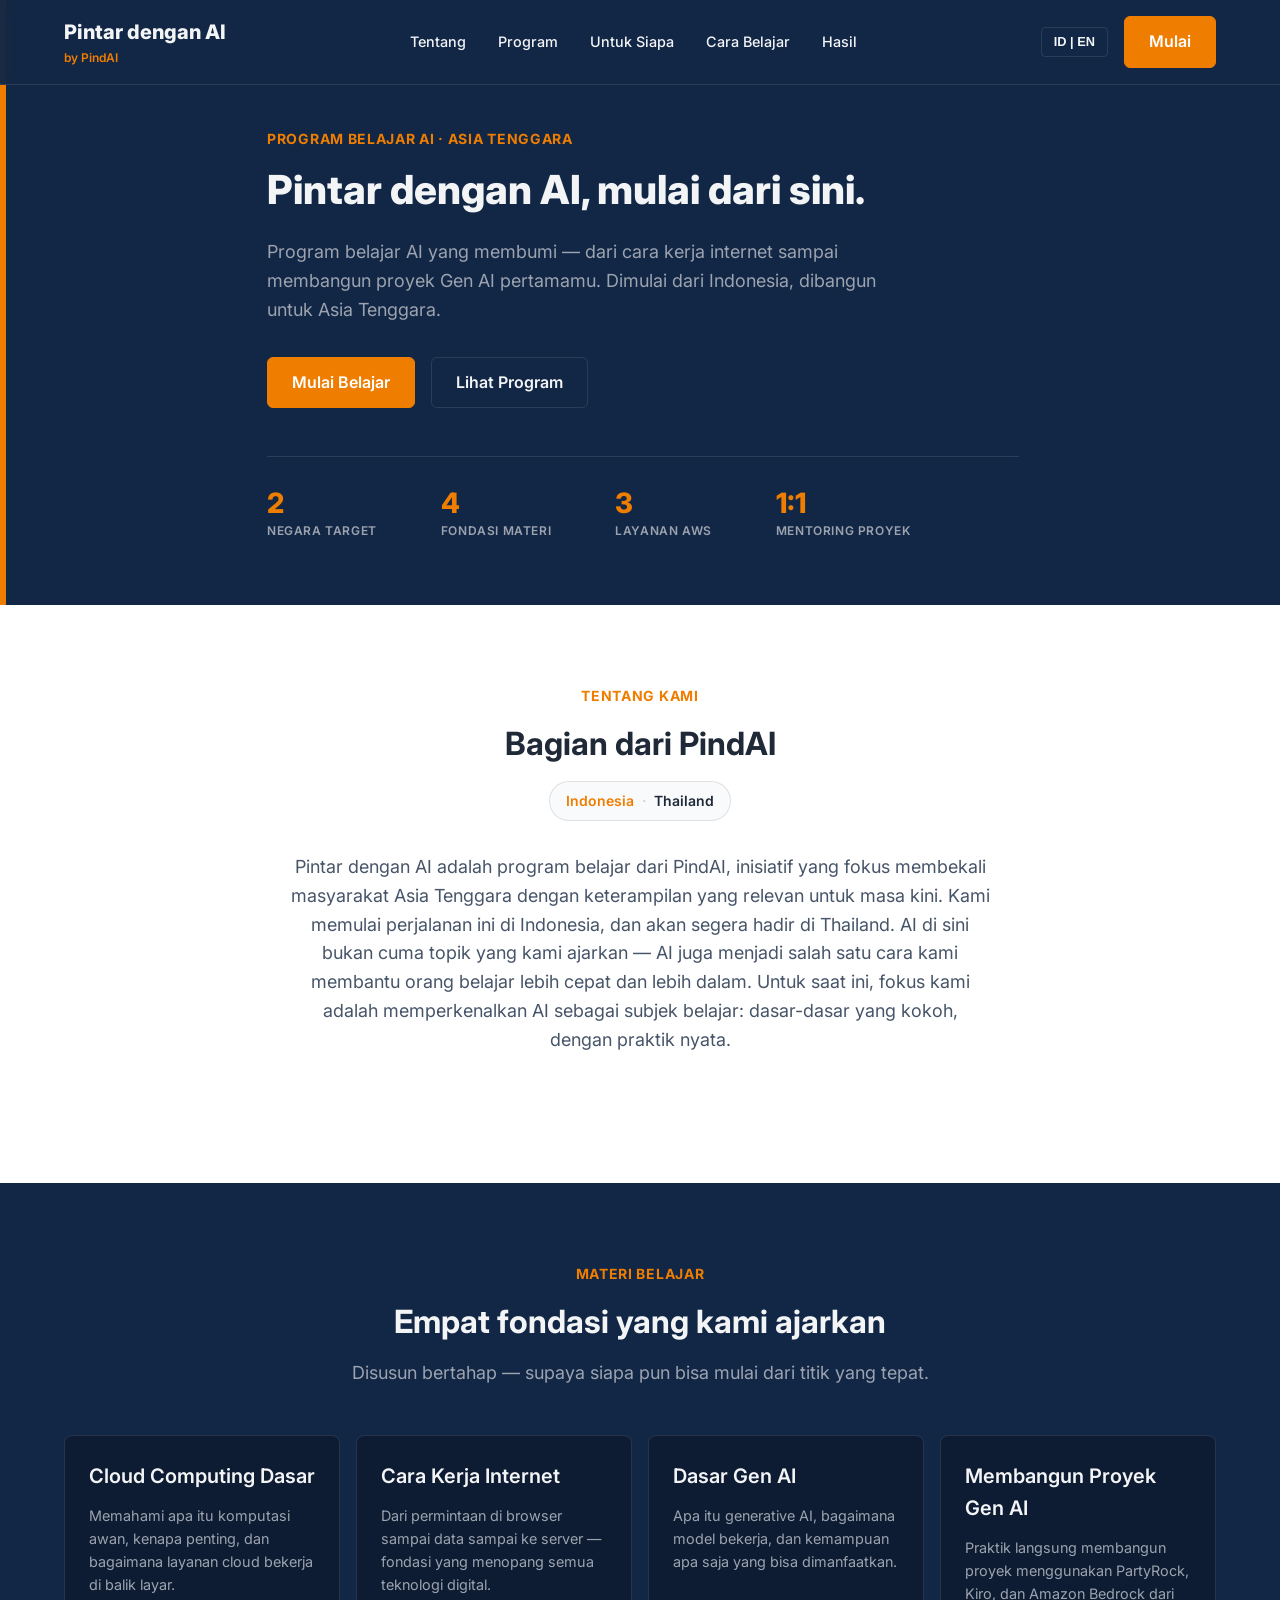
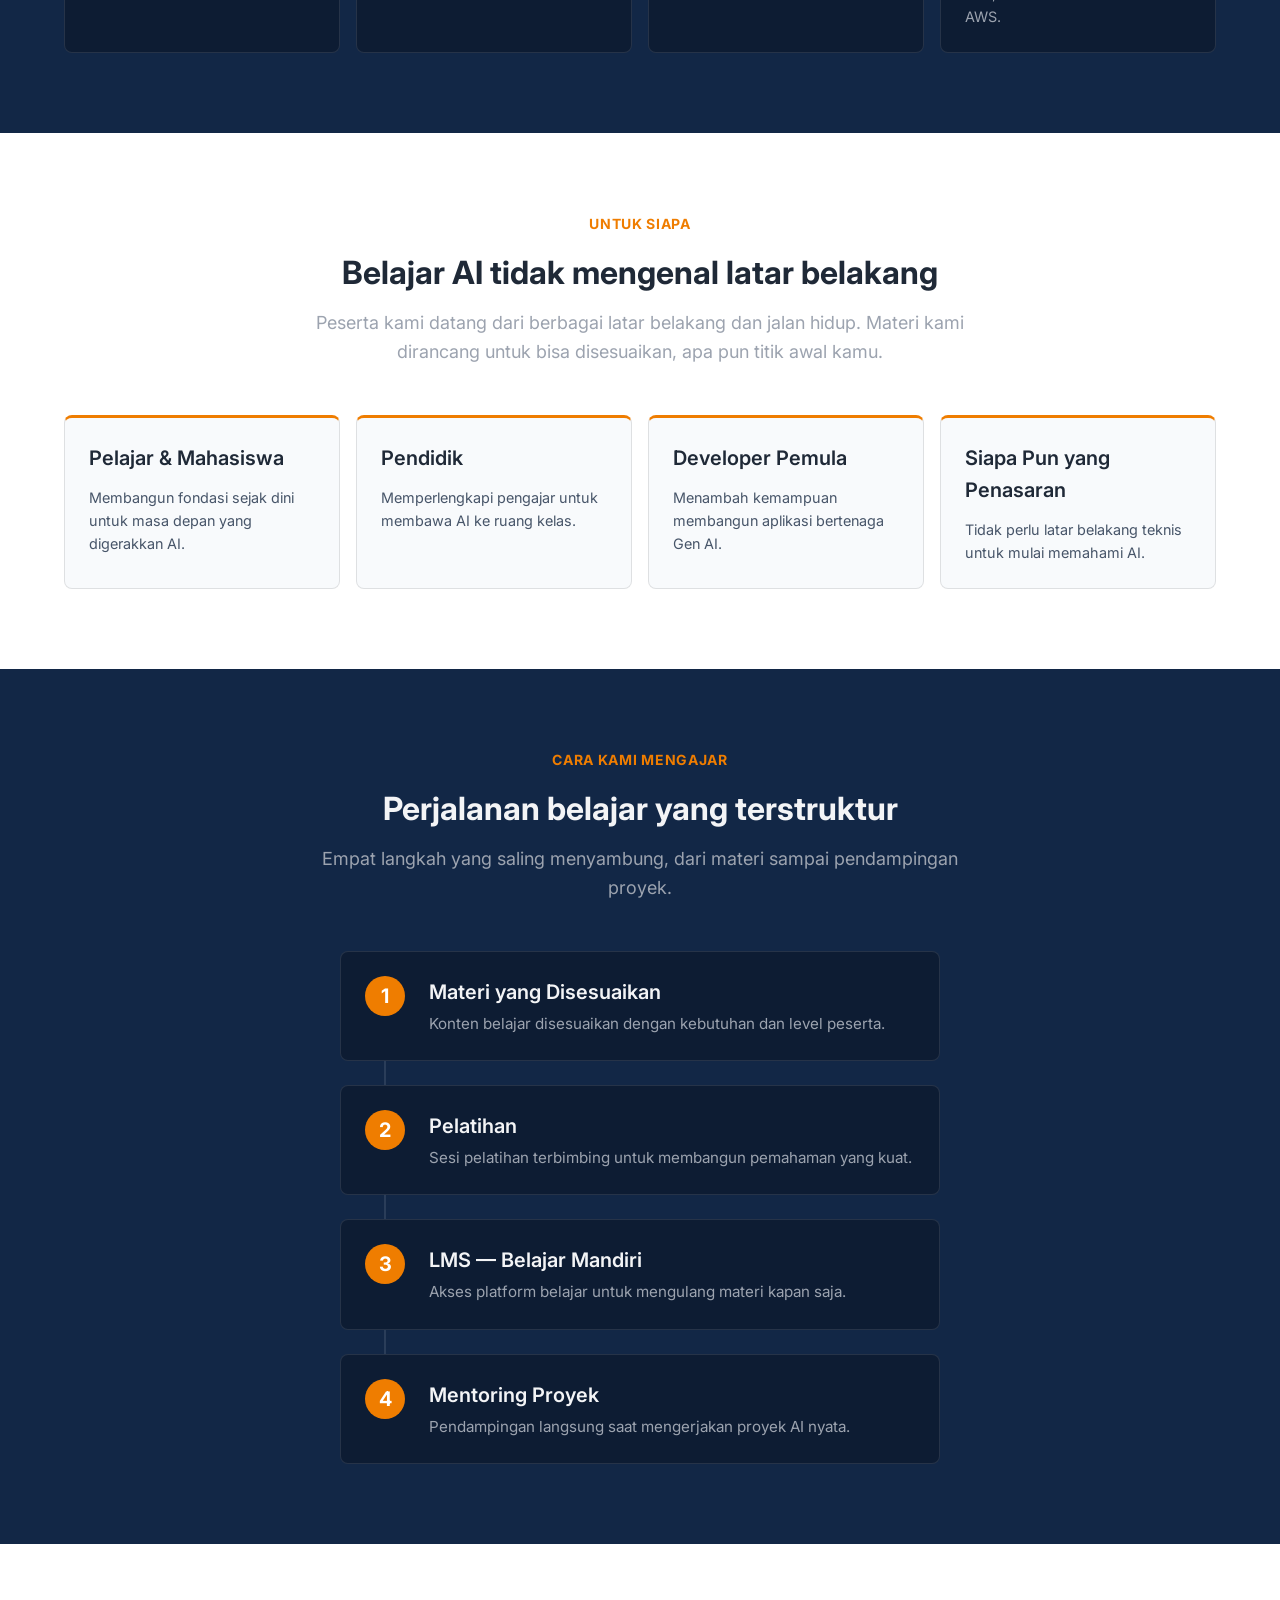
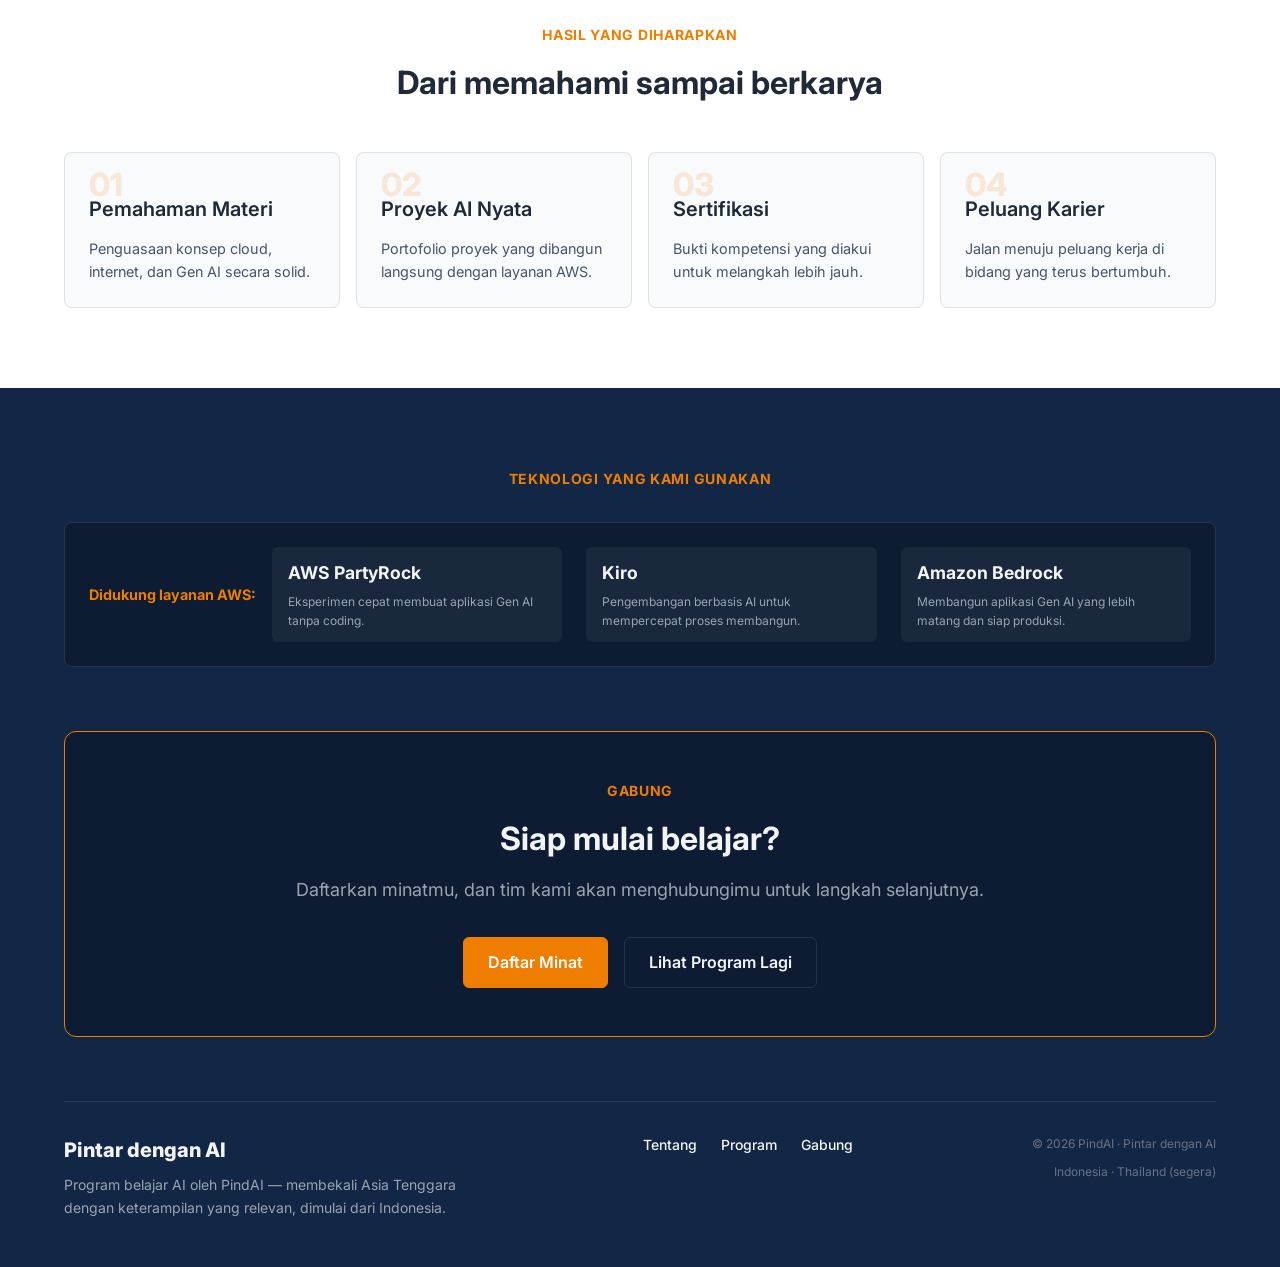
==== commit 2f419f89: "Add files via upload" ====
--- a/index.html
+++ b/index.html
@@ -1,359 +1,369 @@
 <!DOCTYPE html>
 <html lang="id">
 <head>
-<meta charset="UTF-8">
-<meta name="viewport" content="width=device-width, initial-scale=1.0">
-<title>Pintar dengan AI — Program Belajar AI oleh PindAI</title>
-<meta name="description" content="Pintar dengan AI adalah program belajar AI yang membumi oleh PindAI — dari cara kerja internet sampai membangun proyek Gen AI pertamamu. Dimulai dari Indonesia, dibangun untuk Asia Tenggara.">
-<meta name="theme-color" content="#0B1B33">
-
-<!-- Open Graph -->
-<meta property="og:title" content="Pintar dengan AI — by PindAI">
-<meta property="og:description" content="Program belajar AI yang membumi, dimulai dari Indonesia, dibangun untuk Asia Tenggara.">
-<meta property="og:type" content="website">
-
-<link rel="icon" type="image/svg+xml" href="assets/img/favicon.svg">
-
-<!-- Fonts -->
-<link rel="preconnect" href="https://fonts.googleapis.com">
-<link rel="preconnect" href="https://fonts.gstatic.com" crossorigin>
-<link href="https://fonts.googleapis.com/css2?family=Space+Grotesk:wght@500;600;700&family=Plus+Jakarta+Sans:ital,wght@0,400;0,500;0,600;0,700;1,500&family=JetBrains+Mono:wght@500;600&display=swap" rel="stylesheet">
-
-<link rel="stylesheet" href="assets/css/styles.css">
+    <meta charset="UTF-8">
+    <meta name="viewport" content="width=device-width, initial-scale=1.0">
+    <title>Pintar dengan AI - by PindAI</title>
+    <link rel="stylesheet" href="styles.css">
+    <link href="https://fonts.googleapis.com/css2?family=Inter:wght@400;500;600;700;800&display=swap" rel="stylesheet">
 </head>
-<body data-lang="id">
-
-<a class="skip-link" href="#main">Lompat ke konten utama</a>
-
-<!-- ============ NAVIGATION ============ -->
-<header class="nav" id="nav">
-  <div class="nav__inner container">
-    <a href="#top" class="nav__logo" aria-label="Pintar dengan AI — Beranda">
-      <span class="nav__mark" aria-hidden="true">
-        <svg viewBox="0 0 32 32" fill="none">
-          <circle cx="16" cy="16" r="15" stroke="currentColor" stroke-width="1.4" opacity=".35"/>
-          <circle cx="10" cy="11" r="2.2" fill="var(--orange-500)"/>
-          <circle cx="22" cy="11" r="2.2" fill="var(--navy-700)"/>
-          <circle cx="16" cy="22" r="2.2" fill="var(--coral-500)"/>
-          <path d="M10 11L22 11M10 11L16 22M22 11L16 22" stroke="currentColor" stroke-width="1.2" opacity=".55"/>
-        </svg>
-      </span>
-      <span class="nav__wordmark">
-        <span class="nav__title">Pintar<span class="nav__title-accent">dengan</span>AI</span>
-        <span class="nav__sub">by PindAI</span>
-      </span>
-    </a>
-
-    <nav class="nav__links" aria-label="Navigasi utama">
-      <a href="#tentang" data-id="Tentang" data-en="About">Tentang</a>
-      <a href="#program" data-id="Program" data-en="Program">Program</a>
-      <a href="#untuk-siapa" data-id="Untuk Siapa" data-en="Who It's For">Untuk Siapa</a>
-      <a href="#cara-belajar" data-id="Cara Belajar" data-en="How It Works">Cara Belajar</a>
-      <a href="#hasil" data-id="Hasil" data-en="Outcomes">Hasil</a>
+<body>
+
+    <!-- Navigasi -->
+    <nav id="navbar">
+        <div class="nav-container">
+            <div class="brand">
+                <span class="logo-text">Pintar dengan AI</span>
+                <span class="logo-sub">by PindAI</span>
+            </div>
+            
+            <div class="nav-links">
+                <a href="#tentang" class="lang-id">Tentang</a>
+                <a href="#materi" class="lang-id">Program</a>
+                <a href="#untuk-siapa" class="lang-id">Untuk Siapa</a>
+                <a href="#cara-mengajar" class="lang-id">Cara Belajar</a>
+                <a href="#hasil" class="lang-id">Hasil</a>
+                
+                <a href="#tentang" class="lang-en">About</a>
+                <a href="#materi" class="lang-en">Program</a>
+                <a href="#untuk-siapa" class="lang-en">Who It's For</a>
+                <a href="#cara-mengajar" class="lang-en">How It Works</a>
+                <a href="#hasil" class="lang-en">Outcomes</a>
+            </div>
+
+            <div class="nav-actions">
+                <button id="lang-toggle" class="lang-toggle-btn">ID | EN</button>
+                <a href="#cta" class="btn-primary lang-id">Mulai</a>
+                <a href="#cta" class="btn-primary lang-en">Start</a>
+            </div>
+        </div>
     </nav>
 
-    <div class="nav__actions">
-      <div class="lang-toggle" role="group" aria-label="Pilih bahasa / Choose language">
-        <button type="button" class="lang-toggle__btn is-active" data-set-lang="id" aria-pressed="true">ID</button>
-        <span class="lang-toggle__divider" aria-hidden="true">|</span>
-        <button type="button" class="lang-toggle__btn" data-set-lang="en" aria-pressed="false">EN</button>
-      </div>
-      <a href="#gabung" class="btn btn--primary btn--sm" data-id="Mulai" data-en="Start">Mulai</a>
-    </div>
-  </div>
-</header>
-
-<main id="main">
-
-<!-- ============ HERO ============ -->
-<section class="hero" id="top">
-  <div class="hero__field" aria-hidden="true"></div>
-  <div class="container hero__inner">
-    <p class="eyebrow eyebrow--on-dark" data-id="Program Belajar AI · Asia Tenggara" data-en="AI Learning Program · Southeast Asia">Program Belajar AI · Asia Tenggara</p>
-
-    <h1 class="hero__headline" data-id="Pintar dengan AI, mulai dari sini." data-en="Get smart with AI, starting here.">Pintar dengan AI, mulai dari sini.</h1>
-
-    <p class="hero__sub" data-id="Program belajar AI yang membumi — dari cara kerja internet sampai membangun proyek Gen AI pertamamu. Dimulai dari Indonesia, dibangun untuk Asia Tenggara." data-en="A grounded, practical AI learning program — from how the internet works to building your first Gen AI project. Starting in Indonesia, built for Southeast Asia.">Program belajar AI yang membumi — dari cara kerja internet sampai membangun proyek Gen AI pertamamu. Dimulai dari Indonesia, dibangun untuk Asia Tenggara.</p>
-
-    <div class="hero__cta">
-      <a href="#gabung" class="btn btn--primary" data-id="Mulai Belajar" data-en="Start Learning">Mulai Belajar</a>
-      <a href="#program" class="btn btn--ghost" data-id="Lihat Program" data-en="See the Program">Lihat Program</a>
-    </div>
-
-    <dl class="stat-strip">
-      <div class="stat-strip__item">
-        <dt class="stat-strip__num">2</dt>
-        <dd class="stat-strip__label" data-id="Negara Target" data-en="Target Countries">Negara Target</dd>
-      </div>
-      <div class="stat-strip__item">
-        <dt class="stat-strip__num">4</dt>
-        <dd class="stat-strip__label" data-id="Fondasi Materi" data-en="Core Topics">Fondasi Materi</dd>
-      </div>
-      <div class="stat-strip__item">
-        <dt class="stat-strip__num">3</dt>
-        <dd class="stat-strip__label" data-id="Layanan AWS" data-en="AWS Services">Layanan AWS</dd>
-      </div>
-      <div class="stat-strip__item">
-        <dt class="stat-strip__num">1:1</dt>
-        <dd class="stat-strip__label" data-id="Mentoring Proyek" data-en="Project Mentoring">Mentoring Proyek</dd>
-      </div>
-    </dl>
-  </div>
-</section>
-
-<!-- ============ TENTANG KAMI ============ -->
-<section class="section" id="tentang">
-  <div class="container">
-    <div class="about">
-      <div class="about__head">
-        <p class="eyebrow" data-id="Tentang Kami" data-en="About Us">Tentang Kami</p>
-        <h2 class="h2" data-id="Bagian dari PindAI" data-en="Part of PindAI">Bagian dari PindAI</h2>
-        <div class="region-pills" aria-label="Wilayah operasi">
-          <span class="region-pill is-active">
-            <span class="region-pill__dot" aria-hidden="true"></span>Indonesia
-          </span>
-          <span class="region-pill">
-            <span class="region-pill__dot" aria-hidden="true"></span>Thailand
-            <span class="region-pill__tag" data-id="segera" data-en="soon">segera</span>
-          </span>
-        </div>
-      </div>
-      <p class="about__body" data-id="Pintar dengan AI adalah program belajar dari PindAI, inisiatif yang fokus membekali masyarakat Asia Tenggara dengan keterampilan yang relevan untuk masa kini. Kami memulai perjalanan ini di Indonesia, dan akan segera hadir di Thailand. AI di sini bukan cuma topik yang kami ajarkan — AI juga menjadi salah satu cara kami membantu orang belajar lebih cepat dan lebih dalam. Untuk saat ini, fokus kami adalah memperkenalkan AI sebagai subjek belajar: dasar-dasar yang kokoh, dengan praktik nyata." data-en="Pintar dengan AI is a learning program by PindAI, an initiative focused on equipping people across Southeast Asia with skills that matter today. We're starting this journey in Indonesia, with Thailand next. AI isn't just our subject here — it's also one of the ways we help people learn faster and go deeper. For now, our focus is introducing AI as a learning subject: solid fundamentals, paired with real practice.">
-        Pintar dengan AI adalah program belajar dari PindAI, inisiatif yang fokus membekali masyarakat Asia Tenggara dengan keterampilan yang relevan untuk masa kini. Kami memulai perjalanan ini di Indonesia, dan akan segera hadir di Thailand. AI di sini bukan cuma topik yang kami ajarkan — AI juga menjadi salah satu cara kami membantu orang belajar lebih cepat dan lebih dalam. Untuk saat ini, fokus kami adalah memperkenalkan AI sebagai subjek belajar: dasar-dasar yang kokoh, dengan praktik nyata.
-      </p>
-    </div>
-  </div>
-</section>
-
-<!-- ============ MATERI BELAJAR ============ -->
-<section class="section section--alt" id="program">
-  <div class="container">
-    <header class="section-head">
-      <p class="eyebrow" data-id="Materi Belajar" data-en="What We Teach">Materi Belajar</p>
-      <h2 class="h2" data-id="Empat fondasi yang kami ajarkan" data-en="Four foundations we teach">Empat fondasi yang kami ajarkan</h2>
-      <p class="lede" data-id="Disusun bertahap — supaya siapa pun bisa mulai dari titik yang tepat." data-en="Structured step by step — so anyone can start from the right point.">Disusun bertahap — supaya siapa pun bisa mulai dari titik yang tepat.</p>
+    <!-- Hero Section -->
+    <header id="hero" class="section-dark">
+        <div class="container hero-content">
+            <div class="eyebrow lang-id">Program Belajar AI · Asia Tenggara</div>
+            <div class="eyebrow lang-en">AI Learning Program · Southeast Asia</div>
+            
+            <h1 class="lang-id">Pintar dengan AI, mulai dari sini.</h1>
+            <h1 class="lang-en">Get smart with AI, starting here.</h1>
+            
+            <p class="subheadline lang-id">Program belajar AI yang membumi — dari cara kerja internet sampai membangun proyek Gen AI pertamamu. Dimulai dari Indonesia, dibangun untuk Asia Tenggara.</p>
+            <p class="subheadline lang-en">A grounded, practical AI learning program — from how the internet works to building your first Gen AI project. Starting in Indonesia, built for Southeast Asia.</p>
+            
+            <div class="hero-cta">
+                <a href="#cta" class="btn-primary lang-id">Mulai Belajar</a>
+                <a href="#cta" class="btn-primary lang-en">Start Learning</a>
+                <a href="#materi" class="btn-secondary lang-id">Lihat Program</a>
+                <a href="#materi" class="btn-secondary lang-en">See the Program</a>
+            </div>
+
+            <!-- Stat Strip -->
+            <div class="stat-strip">
+                <div class="stat-item">
+                    <span class="stat-number">2</span>
+                    <span class="stat-label lang-id">NEGARA TARGET</span>
+                    <span class="stat-label lang-en">TARGET COUNTRIES</span>
+                </div>
+                <div class="stat-item">
+                    <span class="stat-number">4</span>
+                    <span class="stat-label lang-id">FONDASI MATERI</span>
+                    <span class="stat-label lang-en">CORE TOPICS</span>
+                </div>
+                <div class="stat-item">
+                    <span class="stat-number">3</span>
+                    <span class="stat-label lang-id">LAYANAN AWS</span>
+                    <span class="stat-label lang-en">AWS SERVICES</span>
+                </div>
+                <div class="stat-item">
+                    <span class="stat-number">1:1</span>
+                    <span class="stat-label lang-id">MENTORING PROYEK</span>
+                    <span class="stat-label lang-en">PROJECT MENTORING</span>
+                </div>
+            </div>
+        </div>
     </header>
 
-    <div class="grid-2">
-      <article class="card">
-        <span class="card__icon" aria-hidden="true">
-          <svg viewBox="0 0 24 24" fill="none" stroke="currentColor" stroke-width="1.5"><path d="M7 18a4.5 4.5 0 0 1-.6-8.96A5.5 5.5 0 0 1 17.2 8.1 4 4 0 0 1 17 16H7Z"/></svg>
-        </span>
-        <h3 class="card__title" data-id="Cloud Computing Dasar" data-en="Cloud Computing Basics">Cloud Computing Dasar</h3>
-        <p class="card__desc" data-id="Memahami apa itu komputasi awan, kenapa penting, dan bagaimana layanan cloud bekerja di balik layar." data-en="Understanding what cloud computing is, why it matters, and how cloud services work behind the scenes.">Memahami apa itu komputasi awan, kenapa penting, dan bagaimana layanan cloud bekerja di balik layar.</p>
-      </article>
-
-      <article class="card">
-        <span class="card__icon" aria-hidden="true">
-          <svg viewBox="0 0 24 24" fill="none" stroke="currentColor" stroke-width="1.5"><circle cx="12" cy="12" r="9"/><path d="M3 12h18M12 3a14 14 0 0 1 0 18M12 3a14 14 0 0 0 0 18"/></svg>
-        </span>
-        <h3 class="card__title" data-id="Cara Kerja Internet" data-en="How the Internet Works">Cara Kerja Internet</h3>
-        <p class="card__desc" data-id="Dari permintaan di browser sampai data sampai ke server — fondasi yang menopang semua teknologi digital." data-en="From a browser request to data reaching a server — the foundation beneath every digital technology.">Dari permintaan di browser sampai data sampai ke server — fondasi yang menopang semua teknologi digital.</p>
-      </article>
-
-      <article class="card">
-        <span class="card__icon" aria-hidden="true">
-          <svg viewBox="0 0 24 24" fill="none" stroke="currentColor" stroke-width="1.5"><path d="M12 3l1.8 4.6L18 9l-4.2 1.4L12 15l-1.8-4.6L6 9l4.2-1.4L12 3Z"/><path d="M19 14l.8 2 2 .8-2 .8-.8 2-.8-2-2-.8 2-.8.8-2Z"/></svg>
-        </span>
-        <h3 class="card__title" data-id="Dasar Gen AI" data-en="Gen AI Fundamentals">Dasar Gen AI</h3>
-        <p class="card__desc" data-id="Apa itu generative AI, bagaimana model bekerja, dan kemampuan apa saja yang bisa dimanfaatkan." data-en="What generative AI is, how models work, and what capabilities you can put to use.">Apa itu generative AI, bagaimana model bekerja, dan kemampuan apa saja yang bisa dimanfaatkan.</p>
-      </article>
-
-      <article class="card">
-        <span class="card__icon" aria-hidden="true">
-          <svg viewBox="0 0 24 24" fill="none" stroke="currentColor" stroke-width="1.5"><rect x="4" y="13" width="16" height="6" rx="1"/><rect x="6" y="8" width="12" height="5" rx="1"/><rect x="8" y="4" width="8" height="4" rx="1"/></svg>
-        </span>
-        <h3 class="card__title" data-id="Membangun Proyek Gen AI" data-en="Building Gen AI Projects">Membangun Proyek Gen AI</h3>
-        <p class="card__desc" data-id="Praktik langsung membangun proyek menggunakan PartyRock, Kiro, dan Amazon Bedrock dari AWS." data-en="Hands-on practice building projects with AWS PartyRock, Kiro, and Amazon Bedrock.">Praktik langsung membangun proyek menggunakan PartyRock, Kiro, dan Amazon Bedrock dari AWS.</p>
-      </article>
-    </div>
-  </div>
-</section>
-
-<!-- ============ UNTUK SIAPA ============ -->
-<section class="section" id="untuk-siapa">
-  <div class="container">
-    <header class="section-head">
-      <p class="eyebrow" data-id="Untuk Siapa" data-en="Who It's For">Untuk Siapa</p>
-      <h2 class="h2" data-id="Belajar AI tidak mengenal latar belakang" data-en="Learning AI has no prerequisites">Belajar AI tidak mengenal latar belakang</h2>
-      <p class="lede" data-id="Peserta kami datang dari berbagai latar belakang dan jalan hidup. Materi kami dirancang untuk bisa disesuaikan, apa pun titik awal kamu." data-en="Our learners come from many backgrounds and walks of life. Our materials are built to adapt, wherever you're starting from.">Peserta kami datang dari berbagai latar belakang dan jalan hidup. Materi kami dirancang untuk bisa disesuaikan, apa pun titik awal kamu.</p>
-    </header>
-
-    <div class="grid-2">
-      <article class="card card--quiet">
-        <span class="card__icon" aria-hidden="true">
-          <svg viewBox="0 0 24 24" fill="none" stroke="currentColor" stroke-width="1.5"><path d="M12 4 2 9l10 5 10-5-10-5Z"/><path d="M6 11.5V17c0 1.2 2.7 3 6 3s6-1.8 6-3v-5.5"/></svg>
-        </span>
-        <h3 class="card__title" data-id="Pelajar & Mahasiswa" data-en="Students">Pelajar &amp; Mahasiswa</h3>
-        <p class="card__desc" data-id="Membangun fondasi sejak dini untuk masa depan yang digerakkan AI." data-en="Building early foundations for an AI-driven future.">Membangun fondasi sejak dini untuk masa depan yang digerakkan AI.</p>
-      </article>
-
-      <article class="card card--quiet">
-        <span class="card__icon" aria-hidden="true">
-          <svg viewBox="0 0 24 24" fill="none" stroke="currentColor" stroke-width="1.5"><rect x="3" y="4" width="18" height="12" rx="1.5"/><path d="M8 20h8M12 16v4"/></svg>
-        </span>
-        <h3 class="card__title" data-id="Pendidik" data-en="Educators">Pendidik</h3>
-        <p class="card__desc" data-id="Memperlengkapi pengajar untuk membawa AI ke ruang kelas." data-en="Equipping teachers to bring AI into the classroom.">Memperlengkapi pengajar untuk membawa AI ke ruang kelas.</p>
-      </article>
-
-      <article class="card card--quiet">
-        <span class="card__icon" aria-hidden="true">
-          <svg viewBox="0 0 24 24" fill="none" stroke="currentColor" stroke-width="1.5"><path d="M9 7 4 12l5 5M15 7l5 5-5 5"/></svg>
-        </span>
-        <h3 class="card__title" data-id="Developer Pemula" data-en="Early-Stage Developers">Developer Pemula</h3>
-        <p class="card__desc" data-id="Menambah kemampuan membangun aplikasi bertenaga Gen AI." data-en="Leveling up to build Gen AI–powered applications.">Menambah kemampuan membangun aplikasi bertenaga Gen AI.</p>
-      </article>
-
-      <article class="card card--quiet">
-        <span class="card__icon" aria-hidden="true">
-          <svg viewBox="0 0 24 24" fill="none" stroke="currentColor" stroke-width="1.5"><path d="M9 18h6M10 21h4M12 3a6 6 0 0 0-3.6 10.8c.4.3.6.8.6 1.3V16h6v-.9c0-.5.2-1 .6-1.3A6 6 0 0 0 12 3Z"/></svg>
-        </span>
-        <h3 class="card__title" data-id="Siapa Pun yang Penasaran" data-en="Anyone Curious">Siapa Pun yang Penasaran</h3>
-        <p class="card__desc" data-id="Tidak perlu latar belakang teknis untuk mulai memahami AI." data-en="No technical background needed to start understanding AI.">Tidak perlu latar belakang teknis untuk mulai memahami AI.</p>
-      </article>
-    </div>
-  </div>
-</section>
-
-<!-- ============ CARA KAMI MENGAJAR ============ -->
-<section class="section section--alt" id="cara-belajar">
-  <div class="container">
-    <header class="section-head">
-      <p class="eyebrow" data-id="Cara Kami Mengajar" data-en="How We Teach">Cara Kami Mengajar</p>
-      <h2 class="h2" data-id="Perjalanan belajar yang terstruktur" data-en="A structured learning journey">Perjalanan belajar yang terstruktur</h2>
-      <p class="lede" data-id="Empat langkah yang saling menyambung, dari materi sampai pendampingan proyek." data-en="Four connected steps, from materials to project mentoring.">Empat langkah yang saling menyambung, dari materi sampai pendampingan proyek.</p>
-    </header>
-
-    <ol class="steps">
-      <li class="steps__item">
-        <span class="steps__node"><span class="steps__num">1</span></span>
-        <div class="steps__body">
-          <h3 class="steps__title" data-id="Materi yang Disesuaikan" data-en="Customized Materials">Materi yang Disesuaikan</h3>
-          <p class="steps__desc" data-id="Konten belajar disesuaikan dengan kebutuhan dan level peserta." data-en="Learning content tailored to each learner's needs and level.">Konten belajar disesuaikan dengan kebutuhan dan level peserta.</p>
-        </div>
-      </li>
-      <li class="steps__item">
-        <span class="steps__node"><span class="steps__num">2</span></span>
-        <div class="steps__body">
-          <h3 class="steps__title" data-id="Pelatihan" data-en="Training">Pelatihan</h3>
-          <p class="steps__desc" data-id="Sesi pelatihan terbimbing untuk membangun pemahaman yang kuat." data-en="Guided training sessions to build a solid understanding.">Sesi pelatihan terbimbing untuk membangun pemahaman yang kuat.</p>
-        </div>
-      </li>
-      <li class="steps__item">
-        <span class="steps__node"><span class="steps__num">3</span></span>
-        <div class="steps__body">
-          <h3 class="steps__title" data-id="LMS — Belajar Mandiri" data-en="Self-Paced LMS">LMS — Belajar Mandiri</h3>
-          <p class="steps__desc" data-id="Akses platform belajar untuk mengulang materi kapan saja." data-en="Access to a learning platform to revisit material anytime.">Akses platform belajar untuk mengulang materi kapan saja.</p>
-        </div>
-      </li>
-      <li class="steps__item">
-        <span class="steps__node"><span class="steps__num">4</span></span>
-        <div class="steps__body">
-          <h3 class="steps__title" data-id="Mentoring Proyek" data-en="Project Mentoring">Mentoring Proyek</h3>
-          <p class="steps__desc" data-id="Pendampingan langsung saat mengerjakan proyek AI nyata." data-en="Direct guidance while working on real AI projects.">Pendampingan langsung saat mengerjakan proyek AI nyata.</p>
-        </div>
-      </li>
-    </ol>
-  </div>
-</section>
-
-<!-- ============ HASIL YANG DIHARAPKAN ============ -->
-<section class="section" id="hasil">
-  <div class="container">
-    <header class="section-head">
-      <p class="eyebrow" data-id="Hasil yang Diharapkan" data-en="Expected Outcomes">Hasil yang Diharapkan</p>
-      <h2 class="h2" data-id="Dari memahami sampai berkarya" data-en="From understanding to building">Dari memahami sampai berkarya</h2>
-    </header>
-
-    <div class="grid-2">
-      <article class="card card--outcome">
-        <span class="card__index">01</span>
-        <h3 class="card__title" data-id="Pemahaman Materi" data-en="Material Understanding">Pemahaman Materi</h3>
-        <p class="card__desc" data-id="Penguasaan konsep cloud, internet, dan Gen AI secara solid." data-en="A solid grasp of cloud, internet, and Gen AI concepts.">Penguasaan konsep cloud, internet, dan Gen AI secara solid.</p>
-      </article>
-      <article class="card card--outcome">
-        <span class="card__index">02</span>
-        <h3 class="card__title" data-id="Proyek AI Nyata" data-en="Real AI Projects">Proyek AI Nyata</h3>
-        <p class="card__desc" data-id="Portofolio proyek yang dibangun langsung dengan layanan AWS." data-en="A project portfolio built hands-on with AWS services.">Portofolio proyek yang dibangun langsung dengan layanan AWS.</p>
-      </article>
-      <article class="card card--outcome">
-        <span class="card__index">03</span>
-        <h3 class="card__title" data-id="Sertifikasi" data-en="Certification">Sertifikasi</h3>
-        <p class="card__desc" data-id="Bukti kompetensi yang diakui untuk melangkah lebih jauh." data-en="Recognized proof of competency to take the next step.">Bukti kompetensi yang diakui untuk melangkah lebih jauh.</p>
-      </article>
-      <article class="card card--outcome">
-        <span class="card__index">04</span>
-        <h3 class="card__title" data-id="Peluang Karier" data-en="Employment Opportunities">Peluang Karier</h3>
-        <p class="card__desc" data-id="Jalan menuju peluang kerja di bidang yang terus bertumbuh." data-en="A path toward employment in a fast-growing field.">Jalan menuju peluang kerja di bidang yang terus bertumbuh.</p>
-      </article>
-    </div>
-  </div>
-</section>
-
-<!-- ============ TEKNOLOGI ============ -->
-<section class="section tech-strip" id="teknologi">
-  <div class="container">
-    <div class="tech-strip__head">
-      <p class="eyebrow" data-id="Teknologi yang Kami Gunakan" data-en="Technology We Use">Teknologi yang Kami Gunakan</p>
-      <h2 class="h3" data-id="Didukung layanan AWS" data-en="Powered by AWS services">Didukung layanan AWS</h2>
-      <p class="lede lede--sm" data-id="Saat ini kami fokus pada tiga layanan AWS untuk eksperimen sampai pengembangan Gen AI yang lebih matang." data-en="We currently focus on three AWS services, from quick experiments to more advanced Gen AI development.">Saat ini kami fokus pada tiga layanan AWS untuk eksperimen sampai pengembangan Gen AI yang lebih matang.</p>
-    </div>
-
-    <div class="badges">
-      <div class="badge">
-        <span class="badge__name">AWS PartyRock</span>
-        <span class="badge__desc" data-id="Eksperimen cepat membuat aplikasi Gen AI tanpa coding." data-en="Fast, no-code experimentation building Gen AI apps.">Eksperimen cepat membuat aplikasi Gen AI tanpa coding.</span>
-      </div>
-      <div class="badge">
-        <span class="badge__name">Kiro</span>
-        <span class="badge__desc" data-id="Pengembangan berbasis AI untuk mempercepat proses membangun." data-en="AI-assisted development to speed up the building process.">Pengembangan berbasis AI untuk mempercepat proses membangun.</span>
-      </div>
-      <div class="badge">
-        <span class="badge__name">Amazon Bedrock</span>
-        <span class="badge__desc" data-id="Membangun aplikasi Gen AI yang lebih matang dan siap produksi." data-en="Building more advanced, production-ready Gen AI applications.">Membangun aplikasi Gen AI yang lebih matang dan siap produksi.</span>
-      </div>
-    </div>
-  </div>
-</section>
-
-<!-- ============ GABUNG (CTA) ============ -->
-<section class="join" id="gabung">
-  <div class="join__field" aria-hidden="true"></div>
-  <div class="container join__inner">
-    <p class="eyebrow eyebrow--on-dark" data-id="Gabung" data-en="Join Us">Gabung</p>
-    <h2 class="join__headline" data-id="Siap mulai belajar?" data-en="Ready to start learning?">Siap mulai belajar?</h2>
-    <p class="join__body" data-id="Daftarkan minatmu, dan tim kami akan menghubungimu untuk langkah selanjutnya." data-en="Register your interest, and our team will reach out with next steps.">Daftarkan minatmu, dan tim kami akan menghubungimu untuk langkah selanjutnya.</p>
-    <div class="join__cta">
-      <!-- TODO: ganti href dengan mailto:, Google Form, atau Tally final -->
-      <a href="mailto:fikri@pintardengan.ai?subject=Daftar%20Minat%20-%20Pintar%20dengan%20AI" class="btn btn--primary" data-id="Daftar Minat" data-en="Register Interest">Daftar Minat</a>
-      <a href="#program" class="btn btn--ghost btn--ghost-dark" data-id="Lihat Program Lagi" data-en="Review the Program">Lihat Program Lagi</a>
-    </div>
-  </div>
-</section>
-
-</main>
-
-<!-- ============ FOOTER ============ -->
-<footer class="footer">
-  <div class="container footer__inner">
-    <div class="footer__brand">
-      <span class="nav__title nav__title--footer">Pintar<span class="nav__title-accent">dengan</span>AI</span>
-      <p class="footer__line" data-id="Program belajar AI oleh PindAI — membekali Asia Tenggara dengan keterampilan yang relevan, dimulai dari Indonesia." data-en="An AI learning program by PindAI — equipping Southeast Asia with relevant skills, starting in Indonesia.">Program belajar AI oleh PindAI — membekali Asia Tenggara dengan keterampilan yang relevan, dimulai dari Indonesia.</p>
-    </div>
-
-    <nav class="footer__links" aria-label="Navigasi footer">
-      <a href="#tentang" data-id="Tentang" data-en="About">Tentang</a>
-      <a href="#program" data-id="Program" data-en="Program">Program</a>
-      <a href="#gabung" data-id="Gabung" data-en="Join">Gabung</a>
-    </nav>
-
-    <div class="footer__meta">
-      <span>© 2026 PindAI · Pintar dengan AI</span>
-      <span data-id="Indonesia · Thailand (segera)" data-en="Indonesia · Thailand (coming soon)">Indonesia · Thailand (segera)</span>
-    </div>
-  </div>
-</footer>
-
-<script src="assets/js/main.js"></script>
+    <!-- Tentang Kami -->
+    <section id="tentang" class="section-light">
+        <div class="container text-center section-header">
+            <div class="eyebrow lang-id">Tentang Kami</div>
+            <div class="eyebrow lang-en">About Us</div>
+            <h2 class="lang-id">Bagian dari PindAI</h2>
+            <h2 class="lang-en">Part of PindAI</h2>
+            
+            <div class="region-pill">
+                <span class="active">Indonesia</span>
+                <span class="separator">·</span>
+                <span>Thailand</span>
+            </div>
+
+            <div class="about-body">
+                <p class="lang-id">Pintar dengan AI adalah program belajar dari PindAI, inisiatif yang fokus membekali masyarakat Asia Tenggara dengan keterampilan yang relevan untuk masa kini. Kami memulai perjalanan ini di Indonesia, dan akan segera hadir di Thailand. AI di sini bukan cuma topik yang kami ajarkan — AI juga menjadi salah satu cara kami membantu orang belajar lebih cepat dan lebih dalam. Untuk saat ini, fokus kami adalah memperkenalkan AI sebagai subjek belajar: dasar-dasar yang kokoh, dengan praktik nyata.</p>
+                <p class="lang-en">Pintar dengan AI is a learning program by PindAI, an initiative focused on equipping people across Southeast Asia with skills that matter today. We're starting this journey in Indonesia, with Thailand next. AI isn't just our subject here — it's also one of the ways we help people learn faster and go deeper. For now, our focus is introducing AI as a learning subject: solid fundamentals, paired with real practice.</p>
+            </div>
+        </div>
+    </section>
+
+    <!-- Materi Belajar -->
+    <section id="materi" class="section-dark">
+        <div class="container">
+            <div class="section-header text-center">
+                <div class="eyebrow lang-id">Materi Belajar</div>
+                <div class="eyebrow lang-en">What We Teach</div>
+                <h2 class="lang-id">Empat fondasi yang kami ajarkan</h2>
+                <h2 class="lang-en">Four foundations we teach</h2>
+                <p class="lede lang-id">Disusun bertahap — supaya siapa pun bisa mulai dari titik yang tepat.</p>
+                <p class="lede lang-en">Structured step by step — so anyone can start from the right point.</p>
+            </div>
+
+            <div class="mobile-grid-2 desktop-grid-4">
+                <!-- Card 1 -->
+                <div class="card card-dark">
+                    <h3 class="lang-id">Cloud Computing Dasar</h3>
+                    <h3 class="lang-en">Cloud Computing Basics</h3>
+                    <p class="lang-id">Memahami apa itu komputasi awan, kenapa penting, dan bagaimana layanan cloud bekerja di balik layar.</p>
+                    <p class="lang-en">Understanding what cloud computing is, why it matters, and how cloud services work behind the scenes.</p>
+                </div>
+                <!-- Card 2 -->
+                <div class="card card-dark">
+                    <h3 class="lang-id">Cara Kerja Internet</h3>
+                    <h3 class="lang-en">How the Internet Works</h3>
+                    <p class="lang-id">Dari permintaan di browser sampai data sampai ke server — fondasi yang menopang semua teknologi digital.</p>
+                    <p class="lang-en">From a browser request to data reaching a server — the foundation beneath every digital technology.</p>
+                </div>
+                <!-- Card 3 -->
+                <div class="card card-dark">
+                    <h3 class="lang-id">Dasar Gen AI</h3>
+                    <h3 class="lang-en">Gen AI Fundamentals</h3>
+                    <p class="lang-id">Apa itu generative AI, bagaimana model bekerja, dan kemampuan apa saja yang bisa dimanfaatkan.</p>
+                    <p class="lang-en">What generative AI is, how models work, and what capabilities you can put to use.</p>
+                </div>
+                <!-- Card 4 -->
+                <div class="card card-dark">
+                    <h3 class="lang-id">Membangun Proyek Gen AI</h3>
+                    <h3 class="lang-en">Building Gen AI Projects</h3>
+                    <p class="lang-id">Praktik langsung membangun proyek menggunakan PartyRock, Kiro, dan Amazon Bedrock dari AWS.</p>
+                    <p class="lang-en">Hands-on practice building projects with AWS PartyRock, Kiro, and Amazon Bedrock.</p>
+                </div>
+            </div>
+        </div>
+    </section>
+
+    <!-- Untuk Siapa -->
+    <section id="untuk-siapa" class="section-light">
+        <div class="container">
+            <div class="section-header text-center">
+                <div class="eyebrow lang-id">Untuk Siapa</div>
+                <div class="eyebrow lang-en">Who It's For</div>
+                <h2 class="lang-id">Belajar AI tidak mengenal latar belakang</h2>
+                <h2 class="lang-en">Learning AI has no prerequisites</h2>
+                <p class="lede lang-id">Peserta kami datang dari berbagai latar belakang dan jalan hidup. Materi kami dirancang untuk bisa disesuaikan, apa pun titik awal kamu.</p>
+                <p class="lede lang-en">Our learners come from many backgrounds and walks of life. Our materials are built to adapt, wherever you're starting from.</p>
+            </div>
+
+            <div class="mobile-grid-2 desktop-grid-4">
+                <div class="card card-light border-accent">
+                    <h3 class="lang-id">Pelajar & Mahasiswa</h3>
+                    <h3 class="lang-en">Students</h3>
+                    <p class="lang-id">Membangun fondasi sejak dini untuk masa depan yang digerakkan AI.</p>
+                    <p class="lang-en">Building early foundations for an AI-driven future.</p>
+                </div>
+                <div class="card card-light border-accent">
+                    <h3 class="lang-id">Pendidik</h3>
+                    <h3 class="lang-en">Educators</h3>
+                    <p class="lang-id">Memperlengkapi pengajar untuk membawa AI ke ruang kelas.</p>
+                    <p class="lang-en">Equipping teachers to bring AI into the classroom.</p>
+                </div>
+                <div class="card card-light border-accent">
+                    <h3 class="lang-id">Developer Pemula</h3>
+                    <h3 class="lang-en">Early-Stage Developers</h3>
+                    <p class="lang-id">Menambah kemampuan membangun aplikasi bertenaga Gen AI.</p>
+                    <p class="lang-en">Leveling up to build Gen AI–powered applications.</p>
+                </div>
+                <div class="card card-light border-accent">
+                    <h3 class="lang-id">Siapa Pun yang Penasaran</h3>
+                    <h3 class="lang-en">Anyone Curious</h3>
+                    <p class="lang-id">Tidak perlu latar belakang teknis untuk mulai memahami AI.</p>
+                    <p class="lang-en">No technical background needed to start understanding AI.</p>
+                </div>
+            </div>
+        </div>
+    </section>
+
+    <!-- Cara Kami Mengajar -->
+    <section id="cara-mengajar" class="section-dark">
+        <div class="container">
+            <div class="section-header text-center">
+                <div class="eyebrow lang-id">Cara Kami Mengajar</div>
+                <div class="eyebrow lang-en">How We Teach</div>
+                <h2 class="lang-id">Perjalanan belajar yang terstruktur</h2>
+                <h2 class="lang-en">A structured learning journey</h2>
+                <p class="lede lang-id">Empat langkah yang saling menyambung, dari materi sampai pendampingan proyek.</p>
+                <p class="lede lang-en">Four connected steps, from materials to project mentoring.</p>
+            </div>
+
+            <!-- Strict 1 Column layout -->
+            <div class="strict-col-1 steps-container">
+                <div class="step-card">
+                    <div class="step-number">1</div>
+                    <div class="step-content">
+                        <h3 class="lang-id">Materi yang Disesuaikan</h3>
+                        <h3 class="lang-en">Customized Materials</h3>
+                        <p class="lang-id">Konten belajar disesuaikan dengan kebutuhan dan level peserta.</p>
+                        <p class="lang-en">Learning content tailored to each learner's needs and level.</p>
+                    </div>
+                </div>
+                <div class="step-connector"></div>
+                <div class="step-card">
+                    <div class="step-number">2</div>
+                    <div class="step-content">
+                        <h3 class="lang-id">Pelatihan</h3>
+                        <h3 class="lang-en">Training</h3>
+                        <p class="lang-id">Sesi pelatihan terbimbing untuk membangun pemahaman yang kuat.</p>
+                        <p class="lang-en">Guided training sessions to build a solid understanding.</p>
+                    </div>
+                </div>
+                <div class="step-connector"></div>
+                <div class="step-card">
+                    <div class="step-number">3</div>
+                    <div class="step-content">
+                        <h3 class="lang-id">LMS — Belajar Mandiri</h3>
+                        <h3 class="lang-en">Self-Paced LMS</h3>
+                        <p class="lang-id">Akses platform belajar untuk mengulang materi kapan saja.</p>
+                        <p class="lang-en">Access to a learning platform to revisit material anytime.</p>
+                    </div>
+                </div>
+                <div class="step-connector"></div>
+                <div class="step-card">
+                    <div class="step-number">4</div>
+                    <div class="step-content">
+                        <h3 class="lang-id">Mentoring Proyek</h3>
+                        <h3 class="lang-en">Project Mentoring</h3>
+                        <p class="lang-id">Pendampingan langsung saat mengerjakan proyek AI nyata.</p>
+                        <p class="lang-en">Direct guidance while working on real AI projects.</p>
+                    </div>
+                </div>
+            </div>
+        </div>
+    </section>
+
+    <!-- Hasil yang Diharapkan -->
+    <section id="hasil" class="section-light">
+        <div class="container">
+            <div class="section-header text-center">
+                <div class="eyebrow lang-id">Hasil yang Diharapkan</div>
+                <div class="eyebrow lang-en">Expected Outcomes</div>
+                <h2 class="lang-id">Dari memahami sampai berkarya</h2>
+                <h2 class="lang-en">From understanding to building</h2>
+            </div>
+
+            <div class="mobile-grid-2 desktop-grid-4">
+                <div class="card card-light outcome-card">
+                    <div class="outcome-number">01</div>
+                    <h3 class="lang-id">Pemahaman Materi</h3>
+                    <h3 class="lang-en">Material Understanding</h3>
+                    <p class="lang-id">Penguasaan konsep cloud, internet, dan Gen AI secara solid.</p>
+                    <p class="lang-en">A solid grasp of cloud, internet, and Gen AI concepts.</p>
+                </div>
+                <div class="card card-light outcome-card">
+                    <div class="outcome-number">02</div>
+                    <h3 class="lang-id">Proyek AI Nyata</h3>
+                    <h3 class="lang-en">Real AI Projects</h3>
+                    <p class="lang-id">Portofolio proyek yang dibangun langsung dengan layanan AWS.</p>
+                    <p class="lang-en">A project portfolio built hands-on with AWS services.</p>
+                </div>
+                <div class="card card-light outcome-card">
+                    <div class="outcome-number">03</div>
+                    <h3 class="lang-id">Sertifikasi</h3>
+                    <h3 class="lang-en">Certification</h3>
+                    <p class="lang-id">Bukti kompetensi yang diakui untuk melangkah lebih jauh.</p>
+                    <p class="lang-en">Recognized proof of competency to take the next step.</p>
+                </div>
+                <div class="card card-light outcome-card">
+                    <div class="outcome-number">04</div>
+                    <h3 class="lang-id">Peluang Karier</h3>
+                    <h3 class="lang-en">Employment Opportunities</h3>
+                    <p class="lang-id">Jalan menuju peluang kerja di bidang yang terus bertumbuh.</p>
+                    <p class="lang-en">A path toward employment in a fast-growing field.</p>
+                </div>
+            </div>
+        </div>
+    </section>
+
+    <!-- Teknologi yang Kami Gunakan -->
+    <section id="teknologi" class="section-dark pb-0">
+        <div class="container text-center">
+            <div class="eyebrow lang-id">Teknologi yang Kami Gunakan</div>
+            <div class="eyebrow lang-en">Technology We Use</div>
+            <div class="tech-strip-container">
+                <span class="tech-prefix lang-id">Didukung layanan AWS:</span>
+                <span class="tech-prefix lang-en">Powered by AWS services:</span>
+                
+                <div class="tech-strip">
+                    <div class="tech-badge">
+                        <strong>AWS PartyRock</strong>
+                        <span class="lang-id">Eksperimen cepat membuat aplikasi Gen AI tanpa coding.</span>
+                        <span class="lang-en">Fast, no-code experimentation building Gen AI apps.</span>
+                    </div>
+                    <div class="tech-badge">
+                        <strong>Kiro</strong>
+                        <span class="lang-id">Pengembangan berbasis AI untuk mempercepat proses membangun.</span>
+                        <span class="lang-en">AI-assisted development to speed up the building process.</span>
+                    </div>
+                    <div class="tech-badge">
+                        <strong>Amazon Bedrock</strong>
+                        <span class="lang-id">Membangun aplikasi Gen AI yang lebih matang dan siap produksi.</span>
+                        <span class="lang-en">Building more advanced, production-ready Gen AI applications.</span>
+                    </div>
+                </div>
+            </div>
+        </div>
+    </section>
+
+    <!-- Gabung (CTA) + Footer -->
+    <footer id="cta" class="footer-section section-dark">
+        <div class="container">
+            <div class="cta-box">
+                <div class="eyebrow text-accent lang-id">Gabung</div>
+                <div class="eyebrow text-accent lang-en">Join Us</div>
+                <h2 class="lang-id">Siap mulai belajar?</h2>
+                <h2 class="lang-en">Ready to start learning?</h2>
+                <p class="lang-id">Daftarkan minatmu, dan tim kami akan menghubungimu untuk langkah selanjutnya.</p>
+                <p class="lang-en">Register your interest, and our team will reach out with next steps.</p>
+                
+                <div class="cta-actions">
+                    <a href="mailto:halo@pindai.id" class="btn-primary lang-id">Daftar Minat</a>
+                    <a href="mailto:halo@pindai.id" class="btn-primary lang-en">Register Interest</a>
+                    <a href="#materi" class="btn-secondary lang-id">Lihat Program Lagi</a>
+                    <a href="#materi" class="btn-secondary lang-en">Review the Program</a>
+                </div>
+            </div>
+
+            <div class="footer-bottom">
+                <div class="footer-brand">
+                    <div class="logo-text">Pintar dengan AI</div>
+                    <p class="brand-line lang-id">Program belajar AI oleh PindAI — membekali Asia Tenggara dengan keterampilan yang relevan, dimulai dari Indonesia.</p>
+                    <p class="brand-line lang-en">An AI learning program by PindAI — equipping Southeast Asia with relevant skills, starting in Indonesia.</p>
+                </div>
+                
+                <div class="footer-links">
+                    <a href="#tentang" class="lang-id">Tentang</a>
+                    <a href="#tentang" class="lang-en">About</a>
+                    <a href="#materi">Program</a>
+                    <a href="#cta" class="lang-id">Gabung</a>
+                    <a href="#cta" class="lang-en">Join</a>
+                </div>
+                
+                <div class="footer-meta">
+                    <span class="copyright">© 2026 PindAI · Pintar dengan AI</span>
+                    <span class="region-note lang-id">Indonesia · Thailand (segera)</span>
+                    <span class="region-note lang-en">Indonesia · Thailand (coming soon)</span>
+                </div>
+            </div>
+        </div>
+    </footer>
+
+    <script src="script.js"></script>
 </body>
 </html>
--- a/styles.css
+++ b/styles.css
@@ -0,0 +1,546 @@
+/* CSS Variables based on provided image palette */
+:root {
+    --primary-navy: #122746; /* From image background */
+    --primary-navy-dark: #0d1c33;
+    --accent-orange: #EF7D00; /* From logo PindAI */
+    --accent-orange-hover: #D96B27;
+    --text-light: #F3F4F6;
+    --text-muted: #9CA3AF;
+    --text-dark: #1F2937;
+    --bg-light: #FFFFFF;
+    --bg-alt: #F8FAFC;
+    --border-color: rgba(255, 255, 255, 0.1);
+    --border-color-dark: rgba(0, 0, 0, 0.1);
+    
+    /* Display defaults for bilingual system */
+    --display-id: block;
+    --display-en: none;
+    --display-inline-id: inline-block;
+    --display-inline-en: none;
+}
+
+/* Bilingual Toggle Logic */
+body.show-en {
+    --display-id: none;
+    --display-en: block;
+    --display-inline-id: none;
+    --display-inline-en: inline-block;
+}
+
+.lang-id { display: var(--display-id); }
+.lang-en { display: var(--display-en); }
+span.lang-id, a.lang-id { display: var(--display-inline-id); }
+span.lang-en, a.lang-en { display: var(--display-inline-en); }
+
+/* Base Reset & Typography */
+* {
+    margin: 0;
+    padding: 0;
+    box-sizing: border-box;
+    scroll-behavior: smooth;
+}
+
+body {
+    font-family: 'Inter', sans-serif;
+    line-height: 1.6;
+    color: var(--text-dark);
+    background-color: var(--bg-light);
+}
+
+.container {
+    max-width: 1200px;
+    margin: 0 auto;
+    padding: 0 1.5rem;
+}
+
+/* Typography classes */
+h1 { font-size: 2.5rem; font-weight: 800; line-height: 1.2; margin-bottom: 1.5rem; }
+h2 { font-size: 2rem; font-weight: 700; line-height: 1.3; margin-bottom: 1rem; }
+h3 { font-size: 1.25rem; font-weight: 600; margin-bottom: 0.75rem; }
+p { margin-bottom: 1rem; }
+
+.eyebrow {
+    font-size: 0.875rem;
+    text-transform: uppercase;
+    letter-spacing: 0.05em;
+    font-weight: 700;
+    color: var(--accent-orange);
+    margin-bottom: 1rem;
+}
+
+.lede {
+    font-size: 1.125rem;
+    color: var(--text-muted);
+    max-width: 700px;
+    margin: 0 auto 2rem;
+}
+
+.text-center { text-align: center; }
+.text-accent { color: var(--accent-orange); }
+
+/* Sections */
+section {
+    padding: 5rem 0;
+}
+.pb-0 { padding-bottom: 0; }
+
+.section-dark {
+    background-color: var(--primary-navy);
+    color: var(--text-light);
+}
+
+.section-light {
+    background-color: var(--bg-light);
+    color: var(--text-dark);
+}
+
+.section-header {
+    margin-bottom: 3rem;
+}
+
+/* Navigation */
+nav {
+    position: fixed;
+    top: 0;
+    width: 100%;
+    z-index: 100;
+    background-color: rgba(18, 39, 70, 0.95);
+    backdrop-filter: blur(10px);
+    border-bottom: 1px solid var(--border-color);
+    transition: all 0.3s ease;
+}
+
+.nav-container {
+    max-width: 1200px;
+    margin: 0 auto;
+    padding: 1rem 1.5rem;
+    display: flex;
+    justify-content: space-between;
+    align-items: center;
+}
+
+.brand {
+    display: flex;
+    flex-direction: column;
+}
+
+.logo-text {
+    font-weight: 800;
+    font-size: 1.25rem;
+    color: var(--text-light);
+}
+
+.logo-sub {
+    font-size: 0.75rem;
+    color: var(--accent-orange);
+    font-weight: 600;
+}
+
+.nav-links {
+    display: none; /* Hidden on mobile */
+    gap: 2rem;
+}
+
+.nav-links a {
+    color: var(--text-light);
+    text-decoration: none;
+    font-weight: 500;
+    font-size: 0.9rem;
+    transition: color 0.2s;
+}
+
+.nav-links a:hover {
+    color: var(--accent-orange);
+}
+
+.nav-actions {
+    display: flex;
+    align-items: center;
+    gap: 1rem;
+}
+
+.lang-toggle-btn {
+    background: transparent;
+    border: 1px solid var(--border-color);
+    color: var(--text-light);
+    padding: 0.4rem 0.75rem;
+    border-radius: 4px;
+    cursor: pointer;
+    font-weight: 600;
+    font-size: 0.8rem;
+    transition: all 0.2s;
+}
+
+.lang-toggle-btn:hover {
+    background-color: rgba(255,255,255,0.1);
+}
+
+/* Buttons */
+.btn-primary, .btn-secondary {
+    display: inline-block;
+    padding: 0.75rem 1.5rem;
+    border-radius: 6px;
+    font-weight: 600;
+    text-decoration: none;
+    transition: all 0.2s;
+    text-align: center;
+}
+
+.btn-primary {
+    background-color: var(--accent-orange);
+    color: white;
+    border: 1px solid var(--accent-orange);
+}
+
+.btn-primary:hover {
+    background-color: var(--accent-orange-hover);
+}
+
+.btn-secondary {
+    background-color: transparent;
+    color: var(--text-light);
+    border: 1px solid var(--border-color);
+}
+
+.btn-secondary:hover {
+    background-color: rgba(255,255,255,0.1);
+}
+
+/* Hero Section */
+#hero {
+    padding-top: 8rem;
+    padding-bottom: 4rem;
+    border-left: 6px solid var(--accent-orange); /* Adding the accent line from the image */
+}
+
+.hero-content {
+    max-width: 800px;
+}
+
+.hero-content h1 {
+    font-size: 2.5rem;
+}
+
+.hero-content .subheadline {
+    font-size: 1.125rem;
+    color: var(--text-muted);
+    margin-bottom: 2rem;
+    max-width: 650px;
+}
+
+.hero-cta {
+    display: flex;
+    gap: 1rem;
+    margin-bottom: 3rem;
+    flex-wrap: wrap;
+}
+
+/* Stat Strip */
+.stat-strip {
+    display: flex;
+    flex-wrap: wrap;
+    gap: 2rem;
+    padding-top: 2rem;
+    border-top: 1px solid var(--border-color);
+}
+
+.stat-item {
+    display: flex;
+    flex-direction: column;
+}
+
+.stat-number {
+    font-size: 1.75rem;
+    font-weight: 800;
+    color: var(--accent-orange);
+    line-height: 1;
+    margin-bottom: 0.25rem;
+}
+
+.stat-label {
+    font-size: 0.75rem;
+    font-weight: 600;
+    letter-spacing: 0.05em;
+    color: var(--text-muted);
+}
+
+/* Region Pill */
+.region-pill {
+    display: inline-flex;
+    align-items: center;
+    background-color: var(--bg-alt);
+    border: 1px solid var(--border-color-dark);
+    padding: 0.5rem 1rem;
+    border-radius: 50px;
+    font-size: 0.875rem;
+    font-weight: 600;
+    margin-bottom: 2rem;
+}
+
+.region-pill .active {
+    color: var(--accent-orange);
+}
+
+.region-pill .separator {
+    margin: 0 0.5rem;
+    color: #CBD5E1;
+}
+
+.about-body {
+    max-width: 700px;
+    margin: 0 auto;
+    font-size: 1.125rem;
+    color: #475569;
+}
+
+/* Grids */
+.mobile-grid-2 {
+    display: grid;
+    grid-template-columns: repeat(2, 1fr);
+    gap: 1rem;
+}
+
+/* Cards */
+.card {
+    padding: 1.5rem;
+    border-radius: 8px;
+    height: 100%;
+}
+
+.card-dark {
+    background-color: var(--primary-navy-dark);
+    border: 1px solid var(--border-color);
+}
+
+.card-dark p {
+    color: var(--text-muted);
+    font-size: 0.9rem;
+    margin: 0;
+}
+
+.card-light {
+    background-color: var(--bg-alt);
+    border: 1px solid var(--border-color-dark);
+}
+
+.card-light p {
+    color: #475569;
+    font-size: 0.9rem;
+    margin: 0;
+}
+
+.border-accent {
+    border-top: 3px solid var(--accent-orange);
+}
+
+.outcome-card {
+    position: relative;
+    padding-top: 2.5rem;
+}
+
+.outcome-number {
+    position: absolute;
+    top: 1rem;
+    left: 1.5rem;
+    font-size: 2rem;
+    font-weight: 800;
+    color: rgba(239, 125, 0, 0.15); /* Faded orange */
+    line-height: 1;
+}
+
+/* Strict 1 Col - Cara Kami Mengajar */
+.strict-col-1 {
+    display: flex;
+    flex-direction: column;
+    max-width: 600px;
+    margin: 0 auto;
+}
+
+.step-card {
+    display: flex;
+    gap: 1.5rem;
+    background-color: var(--primary-navy-dark);
+    padding: 1.5rem;
+    border-radius: 8px;
+    border: 1px solid var(--border-color);
+}
+
+.step-number {
+    flex-shrink: 0;
+    width: 2.5rem;
+    height: 2.5rem;
+    background-color: var(--accent-orange);
+    color: white;
+    border-radius: 50%;
+    display: flex;
+    align-items: center;
+    justify-content: center;
+    font-weight: 700;
+    font-size: 1.25rem;
+}
+
+.step-content h3 { margin-bottom: 0.25rem; }
+.step-content p { color: var(--text-muted); margin: 0; font-size: 0.95rem; }
+
+.step-connector {
+    width: 2px;
+    height: 1.5rem;
+    background-color: var(--border-color);
+    margin-left: 2.75rem; /* Align with center of circle */
+}
+
+/* Tech Strip */
+.tech-strip-container {
+    background-color: var(--primary-navy-dark);
+    border: 1px solid var(--border-color);
+    border-radius: 8px;
+    padding: 1.5rem;
+    display: flex;
+    flex-direction: column;
+    gap: 1rem;
+    margin-top: 2rem;
+}
+
+.tech-prefix {
+    font-weight: 700;
+    color: var(--accent-orange);
+    font-size: 0.9rem;
+}
+
+.tech-strip {
+    display: flex;
+    flex-wrap: wrap;
+    gap: 1.5rem;
+    justify-content: center;
+}
+
+.tech-badge {
+    display: flex;
+    flex-direction: column;
+    align-items: center;
+    text-align: center;
+    background-color: rgba(255,255,255,0.05);
+    padding: 0.75rem 1rem;
+    border-radius: 6px;
+    flex: 1;
+    min-width: 200px;
+}
+
+.tech-badge strong {
+    font-size: 1.1rem;
+    margin-bottom: 0.25rem;
+    color: var(--text-light);
+}
+
+.tech-badge span {
+    font-size: 0.75rem;
+    color: var(--text-muted);
+}
+
+/* Footer / CTA */
+.footer-section {
+    padding-top: 4rem;
+    padding-bottom: 2rem;
+}
+
+.cta-box {
+    background-color: var(--primary-navy-dark);
+    border: 1px solid var(--accent-orange);
+    border-radius: 12px;
+    padding: 3rem 2rem;
+    text-align: center;
+    margin-bottom: 4rem;
+}
+
+.cta-box p {
+    color: var(--text-muted);
+    margin-bottom: 2rem;
+    font-size: 1.125rem;
+}
+
+.cta-actions {
+    display: flex;
+    justify-content: center;
+    gap: 1rem;
+    flex-wrap: wrap;
+}
+
+.footer-bottom {
+    display: flex;
+    flex-direction: column;
+    gap: 2rem;
+    border-top: 1px solid var(--border-color);
+    padding-top: 2rem;
+}
+
+.brand-line {
+    color: var(--text-muted);
+    font-size: 0.875rem;
+    margin-top: 0.5rem;
+    max-width: 400px;
+}
+
+.footer-links {
+    display: flex;
+    gap: 1.5rem;
+}
+
+.footer-links a {
+    color: var(--text-light);
+    text-decoration: none;
+    font-size: 0.875rem;
+    font-weight: 500;
+}
+
+.footer-meta {
+    display: flex;
+    flex-direction: column;
+    gap: 0.5rem;
+    font-size: 0.75rem;
+    color: #6B7280;
+}
+
+/* Responsive Overrides */
+@media (min-width: 768px) {
+    h1 { font-size: 3.5rem; }
+    
+    .nav-links { display: flex; }
+    
+    .desktop-grid-4 {
+        grid-template-columns: repeat(4, 1fr);
+    }
+    
+    .stat-strip {
+        gap: 4rem;
+    }
+
+    .tech-strip-container {
+        flex-direction: row;
+        align-items: center;
+        text-align: left;
+    }
+
+    .tech-prefix {
+        flex-shrink: 0;
+        margin-bottom: 0;
+    }
+
+    .tech-strip {
+        justify-content: flex-start;
+        flex-wrap: nowrap;
+    }
+
+    .tech-badge {
+        align-items: flex-start;
+        text-align: left;
+    }
+
+    .footer-bottom {
+        flex-direction: row;
+        justify-content: space-between;
+    }
+    
+    .footer-meta {
+        align-items: flex-end;
+    }
+}
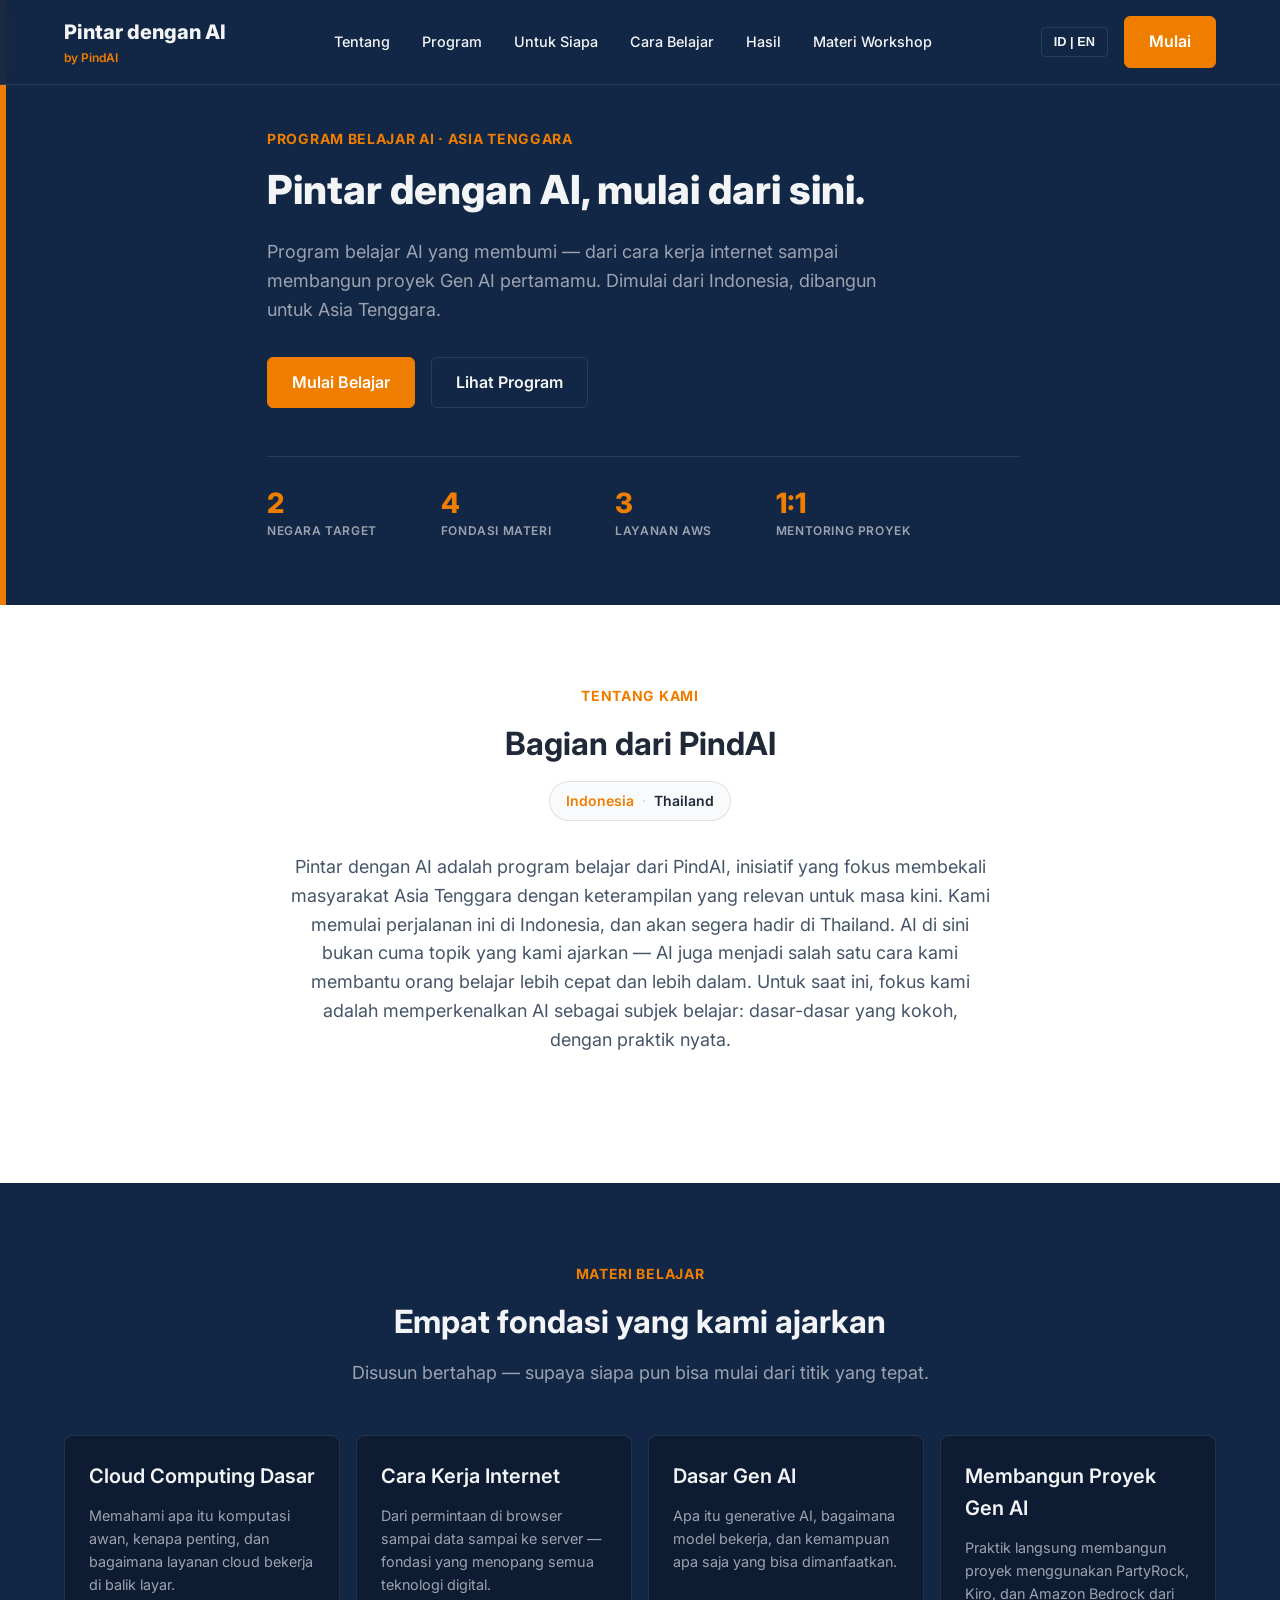
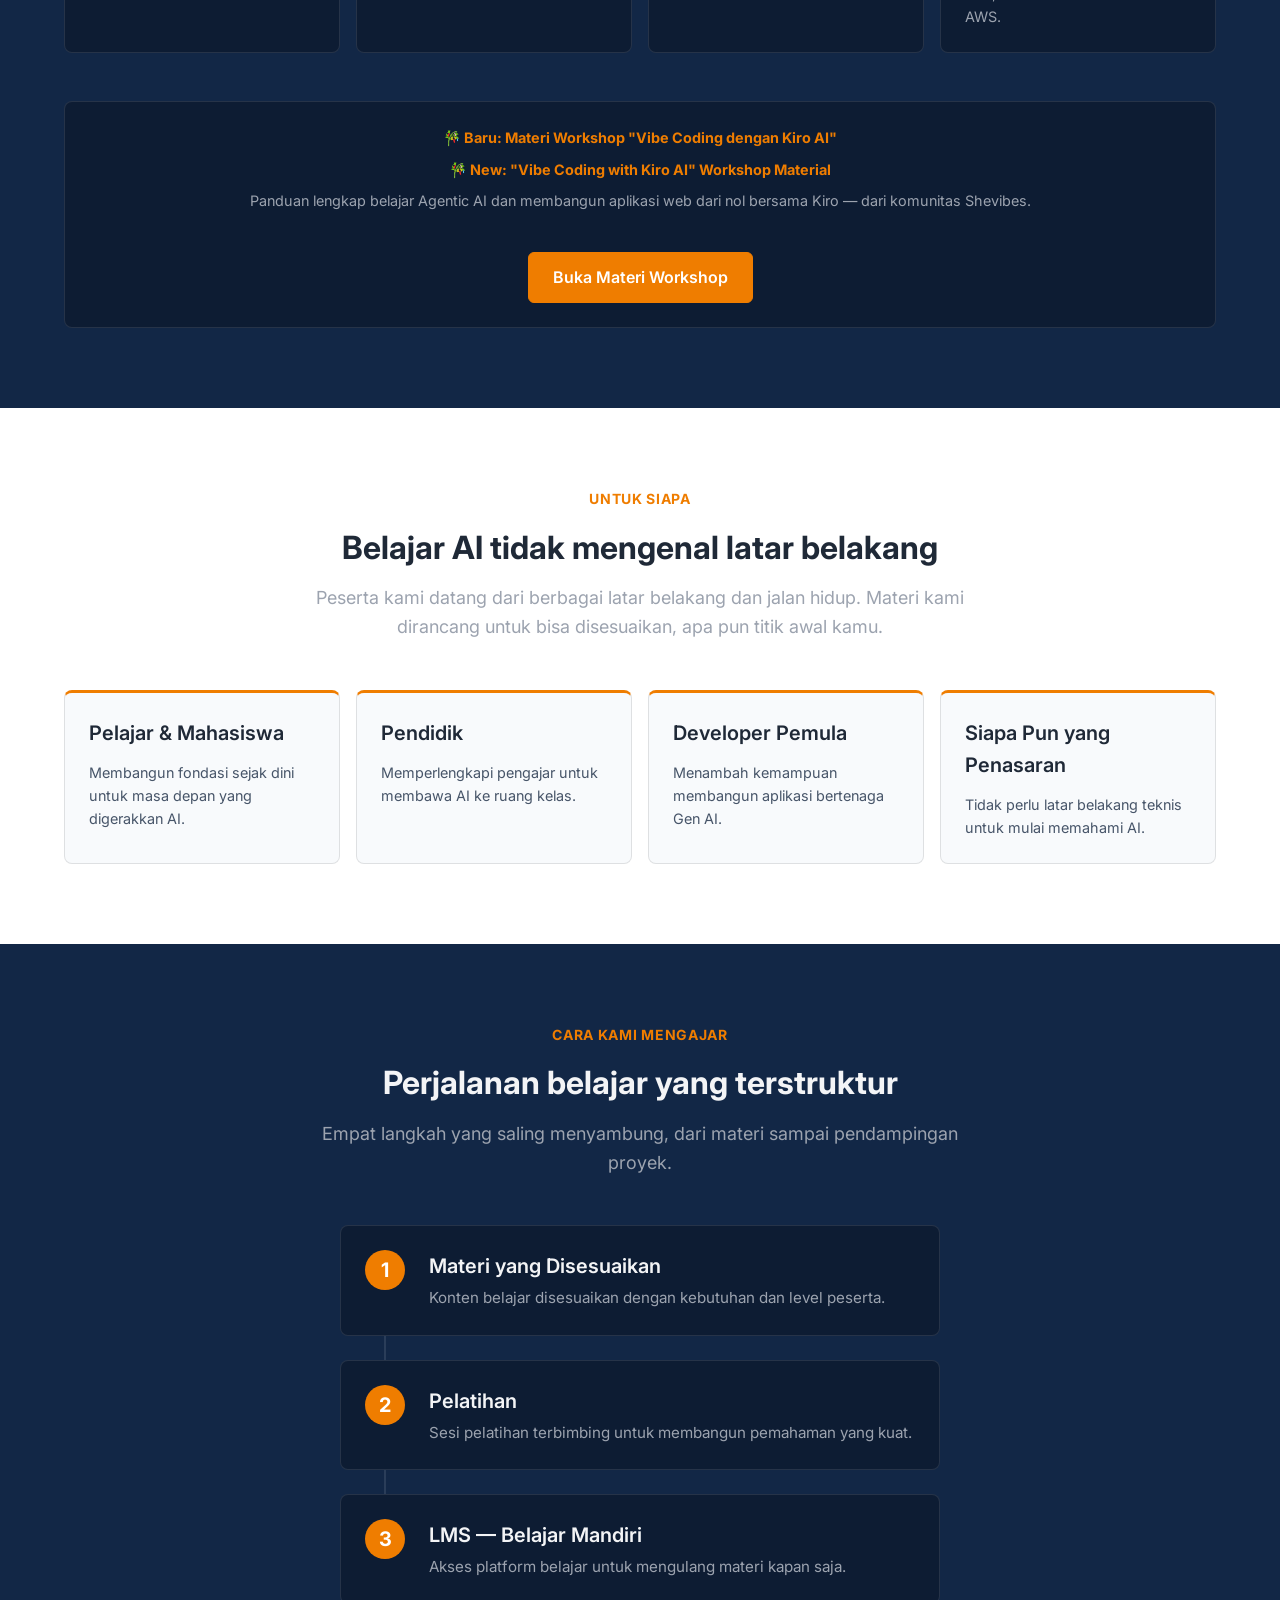
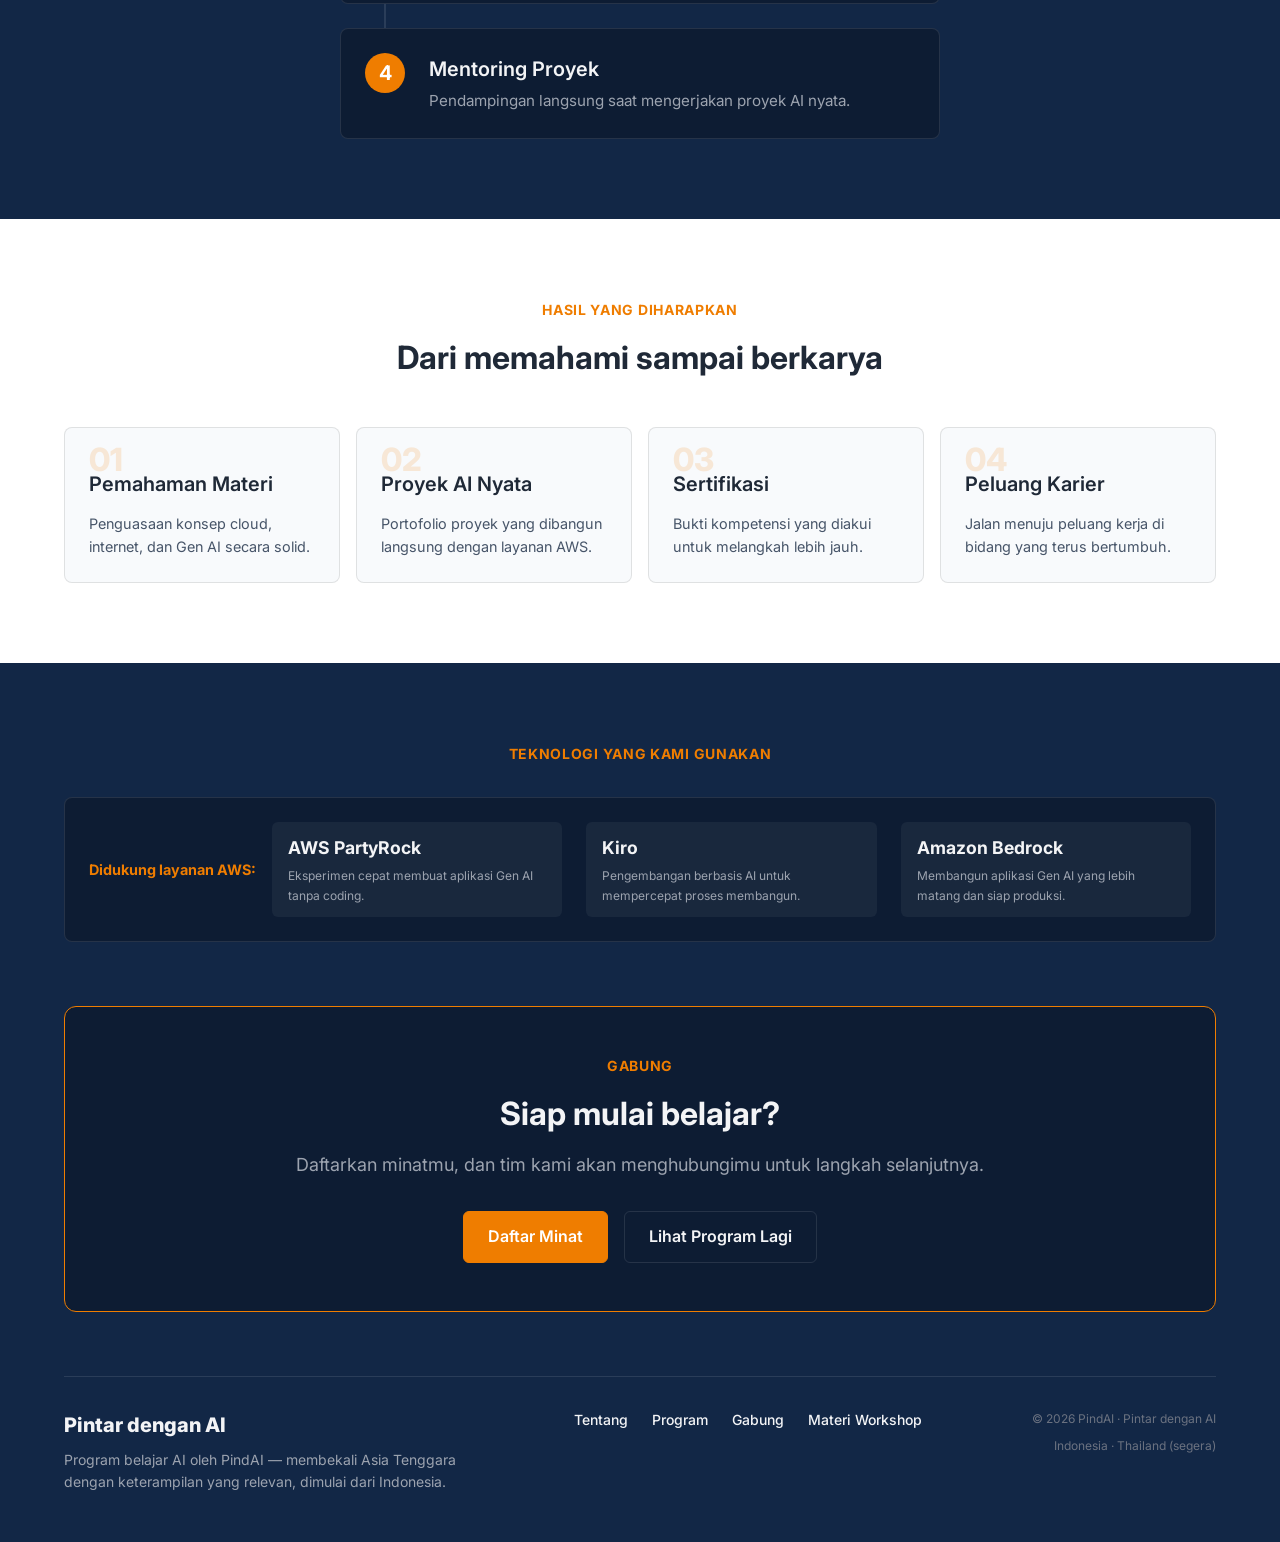
==== commit bba44387: "Add files via upload" ====
--- a/index.html
+++ b/index.html
@@ -23,12 +23,14 @@
                 <a href="#untuk-siapa" class="lang-id">Untuk Siapa</a>
                 <a href="#cara-mengajar" class="lang-id">Cara Belajar</a>
                 <a href="#hasil" class="lang-id">Hasil</a>
-                
+                <a href="workshop.html" class="lang-id">Materi Workshop</a>
+
                 <a href="#tentang" class="lang-en">About</a>
                 <a href="#materi" class="lang-en">Program</a>
                 <a href="#untuk-siapa" class="lang-en">Who It's For</a>
                 <a href="#cara-mengajar" class="lang-en">How It Works</a>
                 <a href="#hasil" class="lang-en">Outcomes</a>
+                <a href="workshop.html" class="lang-en">Workshop Material</a>
             </div>
 
             <div class="nav-actions">
@@ -146,6 +148,17 @@
                     <p class="lang-id">Praktik langsung membangun proyek menggunakan PartyRock, Kiro, dan Amazon Bedrock dari AWS.</p>
                     <p class="lang-en">Hands-on practice building projects with AWS PartyRock, Kiro, and Amazon Bedrock.</p>
                 </div>
+            </div>
+
+            <div class="tech-strip-container" style="margin-top: 3rem; align-items: center; justify-content: space-between; flex-direction: column; text-align: center;">
+                <div>
+                    <span class="tech-prefix lang-id" style="display:block; margin-bottom:0.5rem;">🎋 Baru: Materi Workshop "Vibe Coding dengan Kiro AI"</span>
+                    <span class="tech-prefix lang-en" style="display:block; margin-bottom:0.5rem;">🎋 New: "Vibe Coding with Kiro AI" Workshop Material</span>
+                    <p class="lang-id" style="margin:0; color: var(--text-muted); font-size:0.9rem;">Panduan lengkap belajar Agentic AI dan membangun aplikasi web dari nol bersama Kiro — dari komunitas Shevibes.</p>
+                    <p class="lang-en" style="margin:0; color: var(--text-muted); font-size:0.9rem;">A full guide to Agentic AI and building a web app from scratch with Kiro — from the Shevibes community.</p>
+                </div>
+                <a href="workshop.html" class="btn-primary lang-id" style="margin-top: 1.5rem;">Buka Materi Workshop</a>
+                <a href="workshop.html" class="btn-primary lang-en" style="margin-top: 1.5rem;">Open Workshop Material</a>
             </div>
         </div>
     </section>
@@ -353,6 +366,8 @@
                     <a href="#materi">Program</a>
                     <a href="#cta" class="lang-id">Gabung</a>
                     <a href="#cta" class="lang-en">Join</a>
+                    <a href="workshop.html" class="lang-id">Materi Workshop</a>
+                    <a href="workshop.html" class="lang-en">Workshop Material</a>
                 </div>
                 
                 <div class="footer-meta">
--- a/styles.css
+++ b/styles.css
@@ -544,3 +544,372 @@
         align-items: flex-end;
     }
 }
+
+/* ======================================================
+   WORKSHOP / MATERI PAGE — additional components
+   ====================================================== */
+
+.page-hero {
+    padding-top: 7.5rem;
+    padding-bottom: 3rem;
+}
+
+.breadcrumb-back {
+    display: inline-flex;
+    align-items: center;
+    gap: 0.4rem;
+    color: var(--text-muted);
+    text-decoration: none;
+    font-size: 0.85rem;
+    font-weight: 600;
+    margin-bottom: 1.5rem;
+    transition: color 0.2s;
+}
+.breadcrumb-back:hover { color: var(--accent-orange); }
+
+.badge-row {
+    display: flex;
+    flex-wrap: wrap;
+    gap: 0.6rem;
+    margin: 1.5rem 0 2rem;
+}
+
+.pill-badge {
+    background: rgba(255,255,255,0.06);
+    border: 1px solid var(--border-color);
+    color: var(--text-light);
+    padding: 0.4rem 0.9rem;
+    border-radius: 50px;
+    font-size: 0.78rem;
+    font-weight: 600;
+}
+.section-light .pill-badge {
+    background: var(--bg-alt);
+    border-color: var(--border-color-dark);
+    color: var(--text-dark);
+}
+
+/* Section sub-nav (jump links) */
+.subnav-wrap {
+    position: sticky;
+    top: 68px;
+    z-index: 50;
+    background: rgba(18, 39, 70, 0.97);
+    backdrop-filter: blur(10px);
+    border-bottom: 1px solid var(--border-color);
+    overflow-x: auto;
+    white-space: nowrap;
+}
+.subnav {
+    display: flex;
+    gap: 0.5rem;
+    padding: 0.75rem 1.5rem;
+    max-width: 1200px;
+    margin: 0 auto;
+}
+.subnav a {
+    flex-shrink: 0;
+    color: var(--text-muted);
+    text-decoration: none;
+    font-size: 0.82rem;
+    font-weight: 600;
+    padding: 0.45rem 0.9rem;
+    border-radius: 6px;
+    border: 1px solid transparent;
+    transition: all 0.2s;
+}
+.subnav a:hover, .subnav a.active {
+    color: var(--text-light);
+    background: rgba(239,125,0,0.15);
+    border-color: var(--accent-orange);
+}
+
+/* Concept nested rings */
+.nest-diagram {
+    display: flex;
+    flex-direction: column;
+    gap: 0.75rem;
+    max-width: 640px;
+    margin: 2rem auto 0;
+}
+.nest-layer {
+    border-radius: 10px;
+    padding: 1.25rem 1.5rem;
+    border: 1px solid var(--border-color);
+    text-align: left;
+}
+.nest-layer h4 { color: var(--accent-orange); font-size: 0.95rem; margin-bottom: 0.35rem; }
+.nest-layer p { margin: 0; font-size: 0.88rem; color: var(--text-muted); }
+.nest-layer.l1 { background: rgba(255,255,255,0.03); }
+.nest-layer.l2 { background: rgba(255,255,255,0.05); margin-left: 1rem; }
+.nest-layer.l3 { background: rgba(255,255,255,0.07); margin-left: 2rem; }
+.nest-layer.l4 { background: rgba(239,125,0,0.12); margin-left: 3rem; border-color: var(--accent-orange); }
+
+/* Compare grid (2 columns) */
+.compare-grid {
+    display: grid;
+    grid-template-columns: 1fr;
+    gap: 1.25rem;
+    margin-top: 1.5rem;
+}
+.compare-card h4 { margin-bottom: 0.5rem; }
+.flow-strip {
+    display: flex;
+    flex-wrap: wrap;
+    align-items: center;
+    gap: 0.5rem;
+    font-size: 0.85rem;
+    font-weight: 700;
+    color: var(--text-light);
+    margin: 0.75rem 0;
+}
+.flow-strip .arrow { color: var(--accent-orange); }
+.flow-chip {
+    background: rgba(255,255,255,0.08);
+    padding: 0.35rem 0.75rem;
+    border-radius: 6px;
+}
+
+/* Interactive apple demo */
+.demo-box {
+    background: var(--primary-navy-dark);
+    border: 1px solid var(--accent-orange);
+    border-radius: 12px;
+    padding: 2rem;
+    text-align: center;
+    max-width: 480px;
+    margin: 2rem auto 0;
+}
+.demo-emoji { font-size: 3rem; margin-bottom: 0.5rem; }
+.demo-result {
+    font-size: 1.5rem;
+    font-weight: 800;
+    color: var(--accent-orange);
+    margin: 0.75rem 0;
+}
+.demo-box input[type="range"] {
+    width: 100%;
+    accent-color: var(--accent-orange);
+    margin: 1rem 0;
+}
+.demo-note {
+    font-size: 0.8rem;
+    color: var(--text-muted);
+    margin-top: 1rem;
+}
+
+/* Timeline (eras) */
+.era-timeline {
+    display: flex;
+    flex-direction: column;
+    gap: 1rem;
+    margin-top: 2rem;
+}
+.era-card {
+    background: var(--card-bg, var(--primary-navy-dark));
+    border: 1px solid var(--border-color);
+    border-left: 4px solid var(--accent-orange);
+    border-radius: 8px;
+    padding: 1.5rem;
+}
+.section-light .era-card { background: var(--bg-alt); border-color: var(--border-color-dark); border-left-color: var(--accent-orange); }
+.era-year { font-size: 0.75rem; font-weight: 700; color: var(--accent-orange); text-transform: uppercase; letter-spacing: .04em; }
+.era-tags { display: flex; flex-wrap: wrap; gap: 0.5rem; margin-top: 0.75rem; }
+.era-tags span {
+    font-size: 0.72rem;
+    background: rgba(255,255,255,0.06);
+    padding: 0.25rem 0.6rem;
+    border-radius: 4px;
+    color: var(--text-muted);
+}
+.section-light .era-tags span { background: rgba(0,0,0,0.05); }
+
+/* Data table */
+.table-wrap { overflow-x: auto; margin-top: 1.5rem; }
+table.data-table {
+    width: 100%;
+    border-collapse: collapse;
+    font-size: 0.88rem;
+    min-width: 480px;
+}
+table.data-table th, table.data-table td {
+    padding: 0.75rem 1rem;
+    border: 1px solid var(--border-color);
+    text-align: left;
+}
+.section-light table.data-table th, .section-light table.data-table td {
+    border-color: var(--border-color-dark);
+}
+table.data-table th {
+    background: rgba(239,125,0,0.12);
+    color: var(--accent-orange);
+    font-weight: 700;
+}
+.section-light table.data-table th { background: #FDEDD8; }
+
+/* Tabs */
+.tab-nav {
+    display: flex;
+    flex-wrap: wrap;
+    gap: 0.5rem;
+    justify-content: center;
+    margin-bottom: 2.5rem;
+}
+.tab-btn {
+    background: transparent;
+    border: 1px solid var(--border-color);
+    color: var(--text-muted);
+    padding: 0.65rem 1.25rem;
+    border-radius: 50px;
+    font-weight: 600;
+    font-size: 0.85rem;
+    cursor: pointer;
+    transition: all 0.2s;
+}
+.tab-btn:hover { color: var(--text-light); border-color: var(--accent-orange); }
+.tab-btn.active {
+    background: var(--accent-orange);
+    color: white;
+    border-color: var(--accent-orange);
+}
+.tab-btn.jury-btn {
+    border-style: dashed;
+    opacity: 0.6;
+    font-size: 0.75rem;
+}
+.tab-panel { display: none; }
+.tab-panel.active { display: block; animation: fadeIn 0.35s ease; }
+@keyframes fadeIn { from { opacity: 0; transform: translateY(8px);} to { opacity: 1; transform: translateY(0);} }
+
+/* In-tab TOC */
+.toc-box {
+    background: var(--primary-navy-dark);
+    border: 1px solid var(--border-color);
+    border-radius: 10px;
+    padding: 1.5rem;
+    margin-bottom: 2.5rem;
+}
+.section-light .toc-box { background: var(--bg-alt); border-color: var(--border-color-dark); }
+.toc-box h4 { color: var(--accent-orange); font-size: 0.9rem; margin-bottom: 0.75rem; }
+.toc-list { display: grid; grid-template-columns: 1fr; gap: 0.4rem; list-style: none; padding: 0; margin: 0;}
+.toc-list a { color: inherit; text-decoration: none; font-size: 0.85rem; opacity: 0.85; }
+.toc-list a:hover { color: var(--accent-orange); opacity: 1; }
+
+/* Sub headings inside tab content */
+.tab-panel h3.sub-h {
+    margin-top: 2.5rem;
+    padding-top: 1.5rem;
+    border-top: 1px solid var(--border-color);
+    scroll-margin-top: 140px;
+}
+.section-light .tab-panel h3.sub-h { border-color: var(--border-color-dark); }
+.tab-panel h3.sub-h:first-of-type { margin-top: 0; border-top: none; padding-top: 0; }
+
+/* Code block */
+.code-block {
+    background: var(--primary-navy-dark);
+    border: 1px solid var(--border-color);
+    border-left: 3px solid var(--accent-orange);
+    border-radius: 8px;
+    padding: 1.1rem 1.25rem;
+    font-family: 'Courier New', monospace;
+    font-size: 0.82rem;
+    color: #E2E8F0;
+    white-space: pre-wrap;
+    overflow-x: auto;
+    margin: 1rem 0;
+}
+.prompt-label {
+    display: inline-block;
+    font-size: 0.7rem;
+    font-weight: 700;
+    color: var(--accent-orange);
+    text-transform: uppercase;
+    letter-spacing: 0.04em;
+    margin-bottom: 0.5rem;
+}
+
+/* Accordion */
+.accordion-item {
+    border: 1px solid var(--border-color);
+    border-radius: 8px;
+    margin-bottom: 0.75rem;
+    overflow: hidden;
+}
+.section-light .accordion-item { border-color: var(--border-color-dark); }
+.accordion-trigger {
+    width: 100%;
+    display: flex;
+    justify-content: space-between;
+    align-items: center;
+    background: var(--primary-navy-dark);
+    color: var(--text-light);
+    border: none;
+    padding: 1rem 1.25rem;
+    font-weight: 600;
+    font-size: 0.92rem;
+    cursor: pointer;
+    text-align: left;
+}
+.section-light .accordion-trigger { background: var(--bg-alt); color: var(--text-dark); }
+.accordion-trigger .chevron { transition: transform 0.25s; color: var(--accent-orange); }
+.accordion-item.open .chevron { transform: rotate(180deg); }
+.accordion-content {
+    max-height: 0;
+    overflow: hidden;
+    transition: max-height 0.3s ease;
+    background: rgba(255,255,255,0.02);
+    padding: 0 1.25rem;
+}
+.section-light .accordion-content { background: rgba(0,0,0,0.015); }
+.accordion-item.open .accordion-content { padding: 1rem 1.25rem 1.25rem; }
+.accordion-content p, .accordion-content ul { font-size: 0.88rem; color: var(--text-muted); }
+.section-light .accordion-content p, .section-light .accordion-content ul { color: #475569; }
+
+/* Numbered step list (compact) */
+.mini-steps { display: flex; flex-direction: column; gap: 1rem; margin-top: 1.5rem; }
+.mini-step { display: flex; gap: 1rem; align-items: flex-start; }
+.mini-step .num {
+    flex-shrink: 0;
+    width: 2rem; height: 2rem;
+    border-radius: 50%;
+    background: var(--accent-orange);
+    color: #fff;
+    display: flex; align-items: center; justify-content: center;
+    font-weight: 700; font-size: 0.9rem;
+}
+.mini-step .txt h4 { font-size: 0.95rem; margin-bottom: 0.25rem; }
+.mini-step .txt p { font-size: 0.88rem; color: var(--text-muted); margin: 0; }
+.section-light .mini-step .txt p { color: #475569; }
+
+/* do / dont columns */
+.do-dont { display: grid; grid-template-columns: 1fr; gap: 1rem; margin-top: 1.25rem; }
+.do-dont .box { border-radius: 8px; padding: 1.25rem; }
+.do-dont .do { background: rgba(34,197,94,0.08); border: 1px solid rgba(34,197,94,0.35); }
+.do-dont .dont { background: rgba(239,68,68,0.08); border: 1px solid rgba(239,68,68,0.35); }
+.do-dont h4 { font-size: 0.9rem; margin-bottom: 0.5rem; }
+.do-dont ul { margin: 0; padding-left: 1.1rem; font-size: 0.87rem; color: var(--text-muted); }
+.section-light .do-dont ul { color: #475569; }
+
+/* Idea grid numbered cards */
+.idea-card { position: relative; }
+.idea-card .idea-num {
+    display: inline-flex;
+    width: 1.75rem; height: 1.75rem;
+    border-radius: 50%;
+    background: rgba(239,125,0,0.15);
+    color: var(--accent-orange);
+    align-items: center; justify-content: center;
+    font-weight: 700; font-size: 0.85rem;
+    margin-bottom: 0.75rem;
+}
+
+/* Jury toggle */
+#jury-toggle-btn { margin-left: auto; }
+
+@media (min-width: 768px) {
+    .compare-grid { grid-template-columns: 1fr 1fr; }
+    .toc-list { grid-template-columns: 1fr 1fr; }
+    .do-dont { grid-template-columns: 1fr 1fr; }
+    .era-timeline { gap: 1.25rem; }
+}
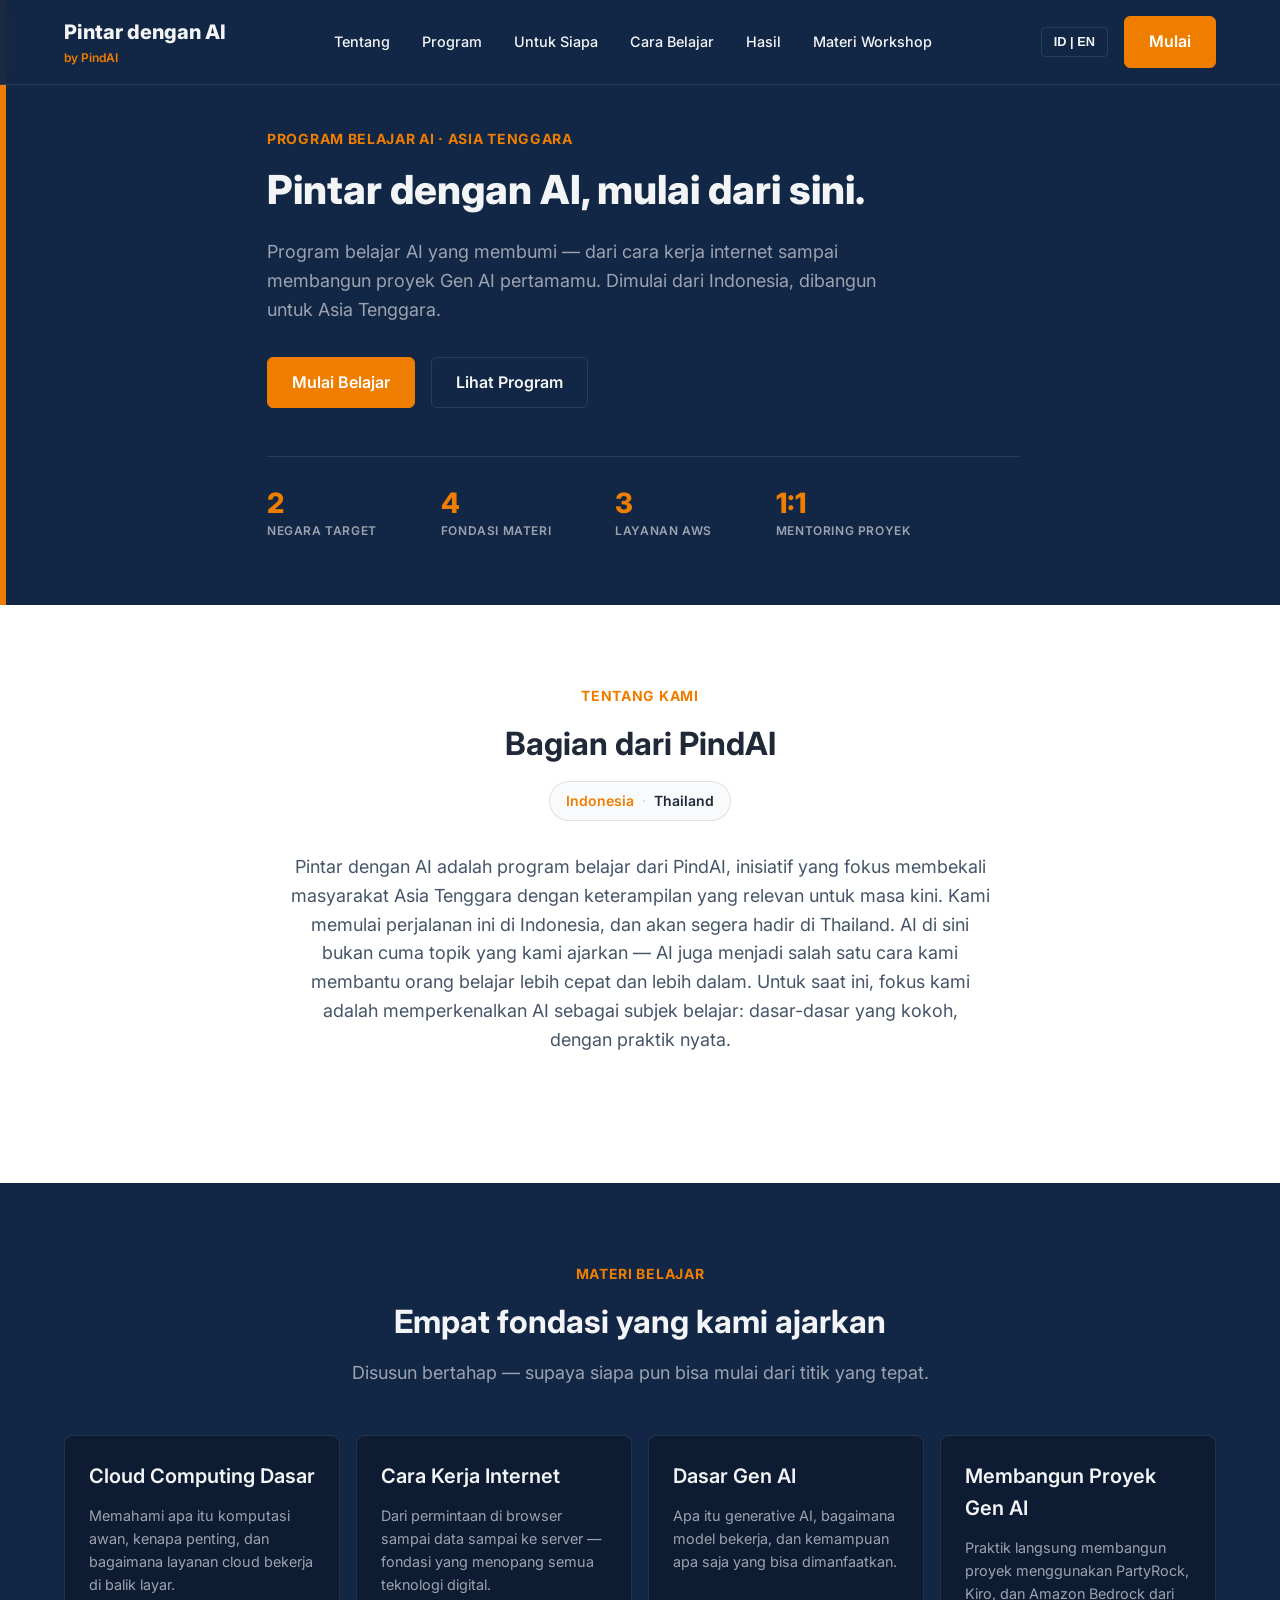
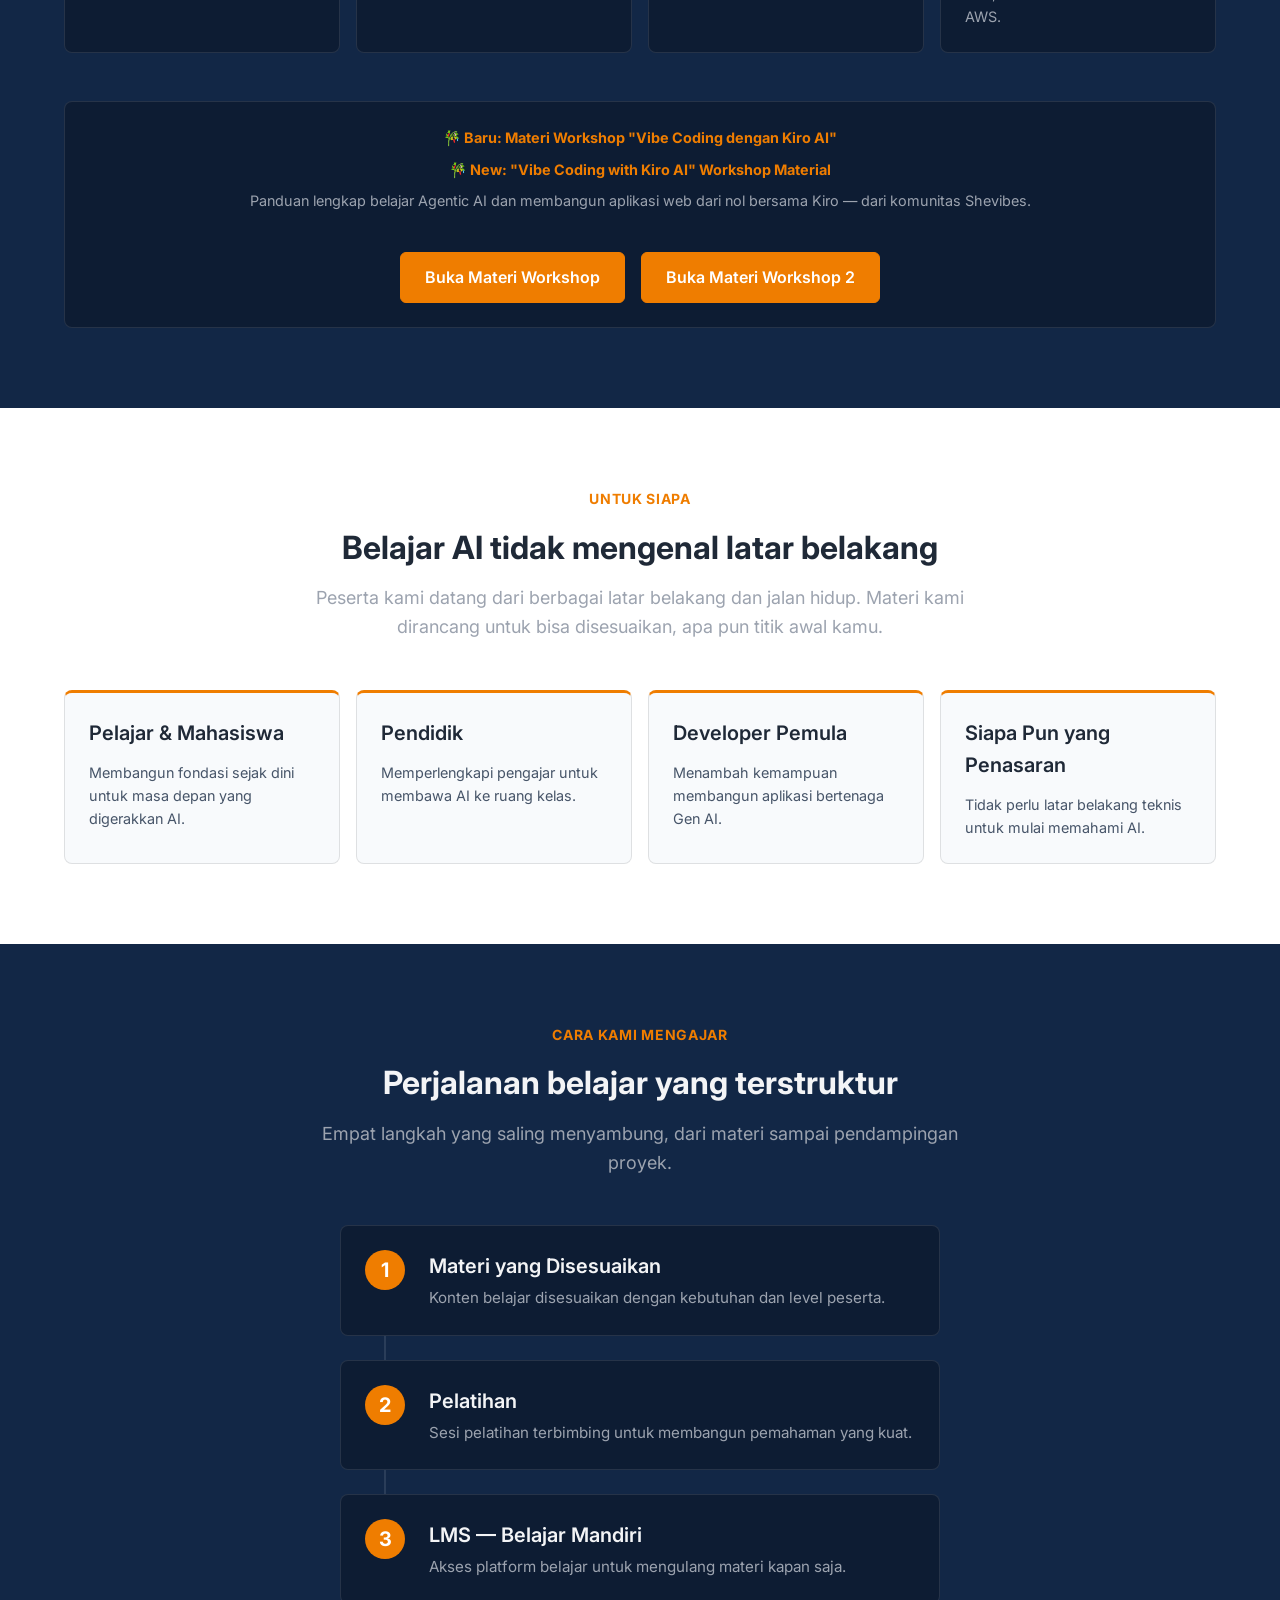
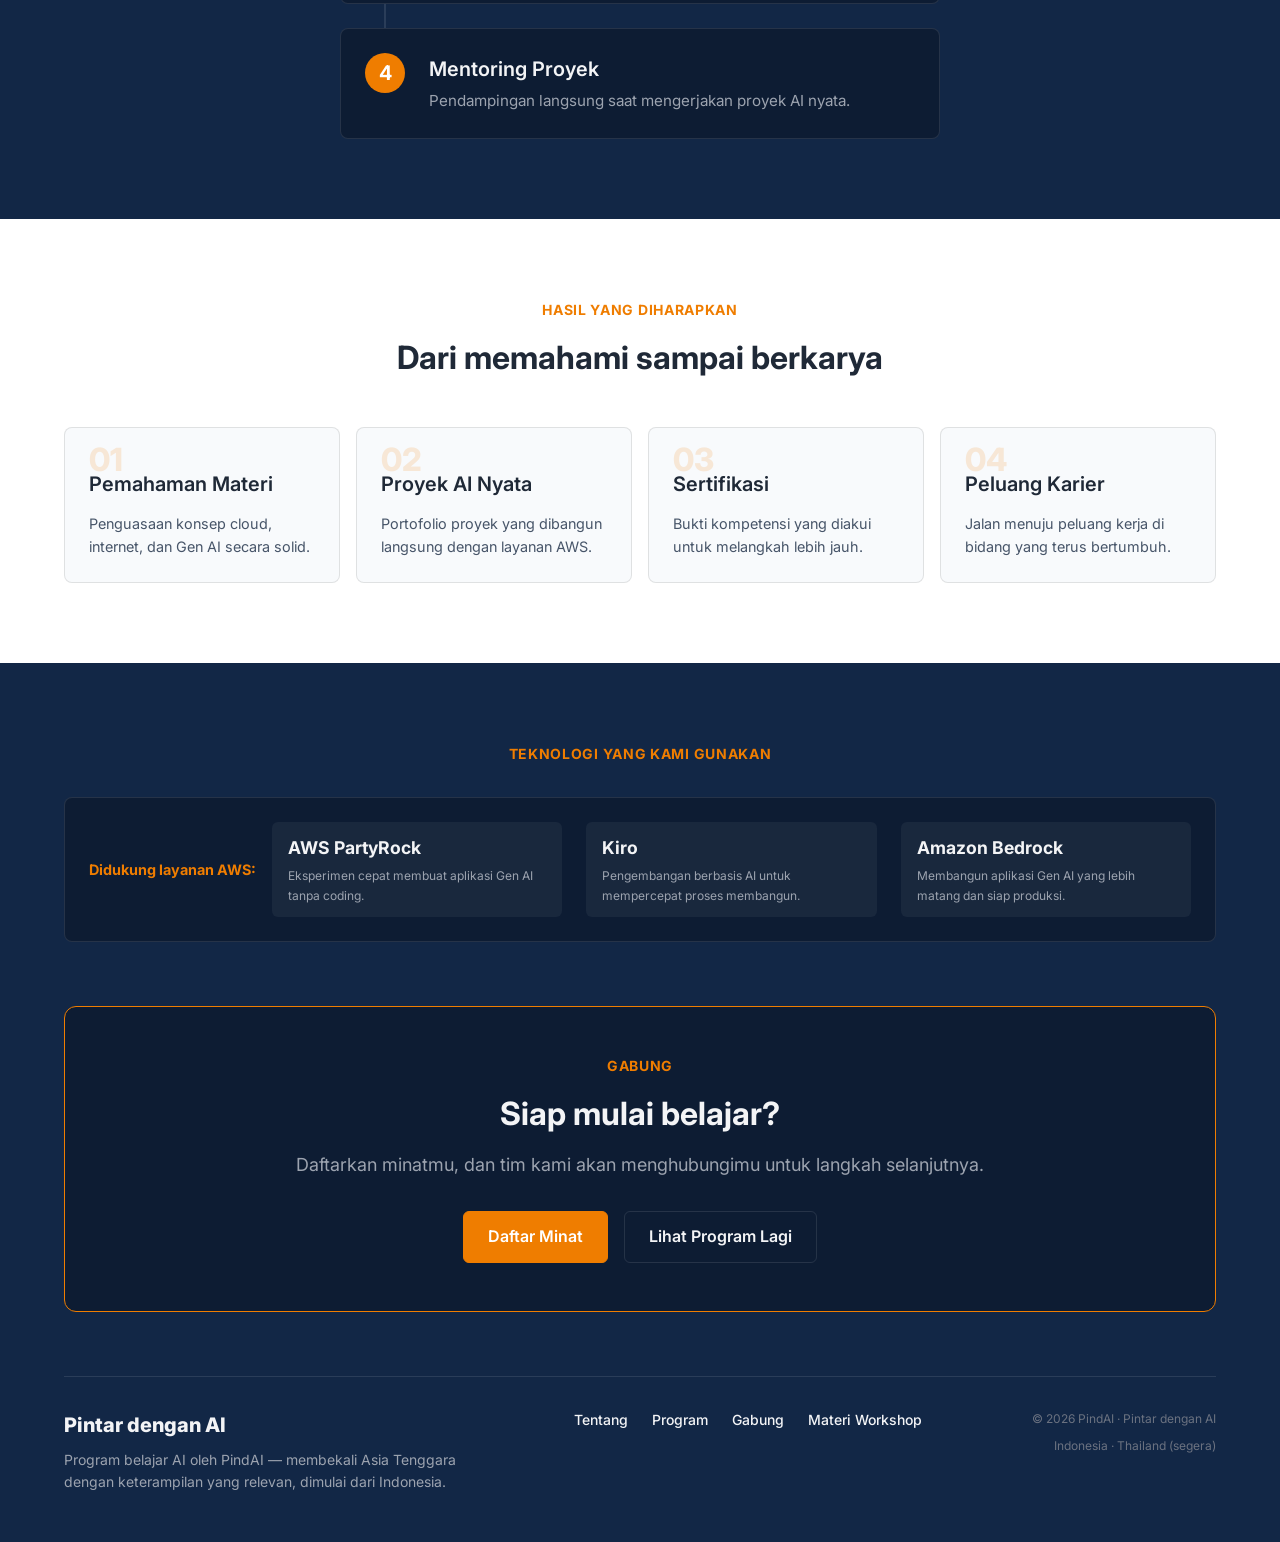
==== commit 498954e0: "Update index.html" ====
--- a/index.html
+++ b/index.html
@@ -157,8 +157,17 @@
                     <p class="lang-id" style="margin:0; color: var(--text-muted); font-size:0.9rem;">Panduan lengkap belajar Agentic AI dan membangun aplikasi web dari nol bersama Kiro — dari komunitas Shevibes.</p>
                     <p class="lang-en" style="margin:0; color: var(--text-muted); font-size:0.9rem;">A full guide to Agentic AI and building a web app from scratch with Kiro — from the Shevibes community.</p>
                 </div>
-                <a href="workshop.html" class="btn-primary lang-id" style="margin-top: 1.5rem;">Buka Materi Workshop</a>
-                <a href="workshop.html" class="btn-primary lang-en" style="margin-top: 1.5rem;">Open Workshop Material</a>
+                
+                <!-- Wrapper untuk tombol agar sejajar -->
+                <div style="margin-top: 1.5rem; display: flex; gap: 1rem; justify-content: center; flex-wrap: wrap;">
+                    <!-- Tombol Bahasa Indonesia -->
+                    <a href="workshop.html" class="btn-primary lang-id">Buka Materi Workshop</a>
+                    <a href="01_cloud-computing.html" class="btn-primary lang-id">Buka Materi Workshop 2</a>
+                    
+                    <!-- Tombol Bahasa Inggris -->
+                    <a href="workshop.html" class="btn-primary lang-en">Open Workshop Material</a>
+                    <a href="01_cloud-computing.html" class="btn-primary lang-en">Open Workshop Material 2</a>
+                </div>
             </div>
         </div>
     </section>
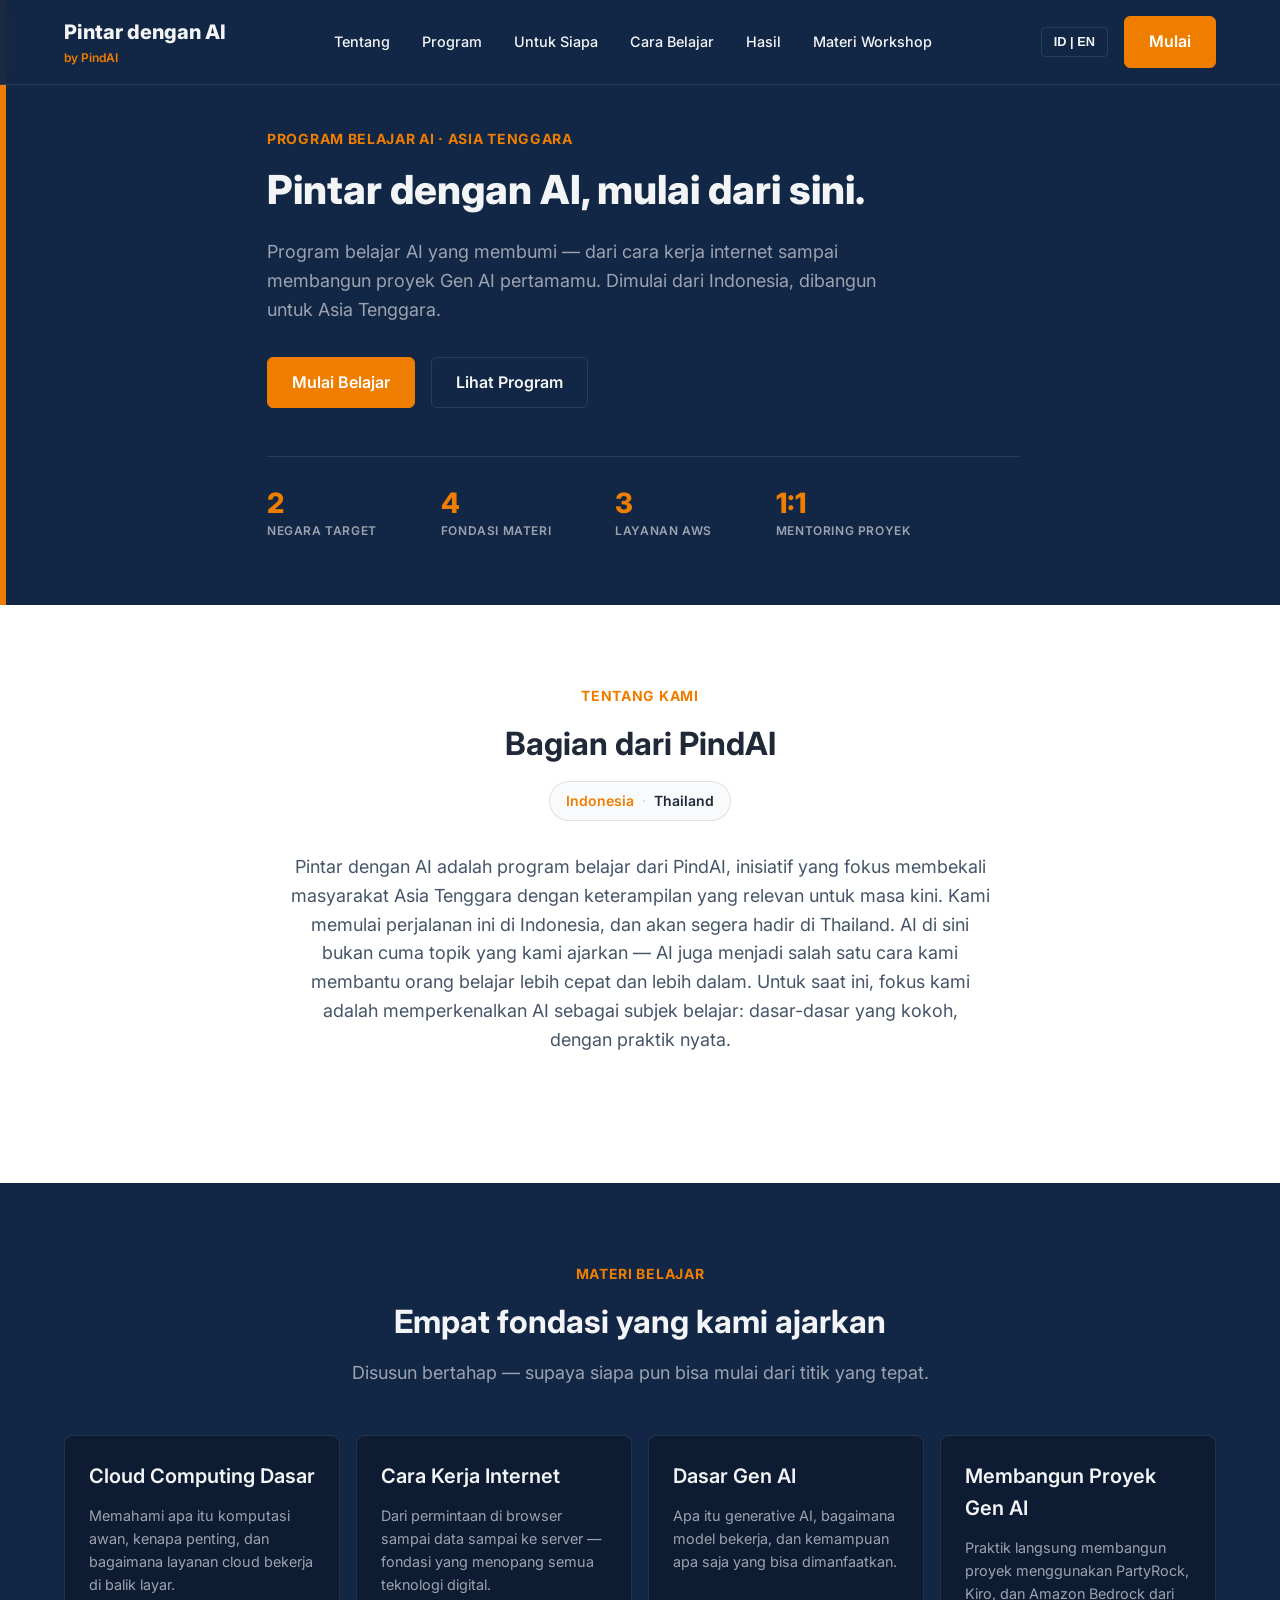
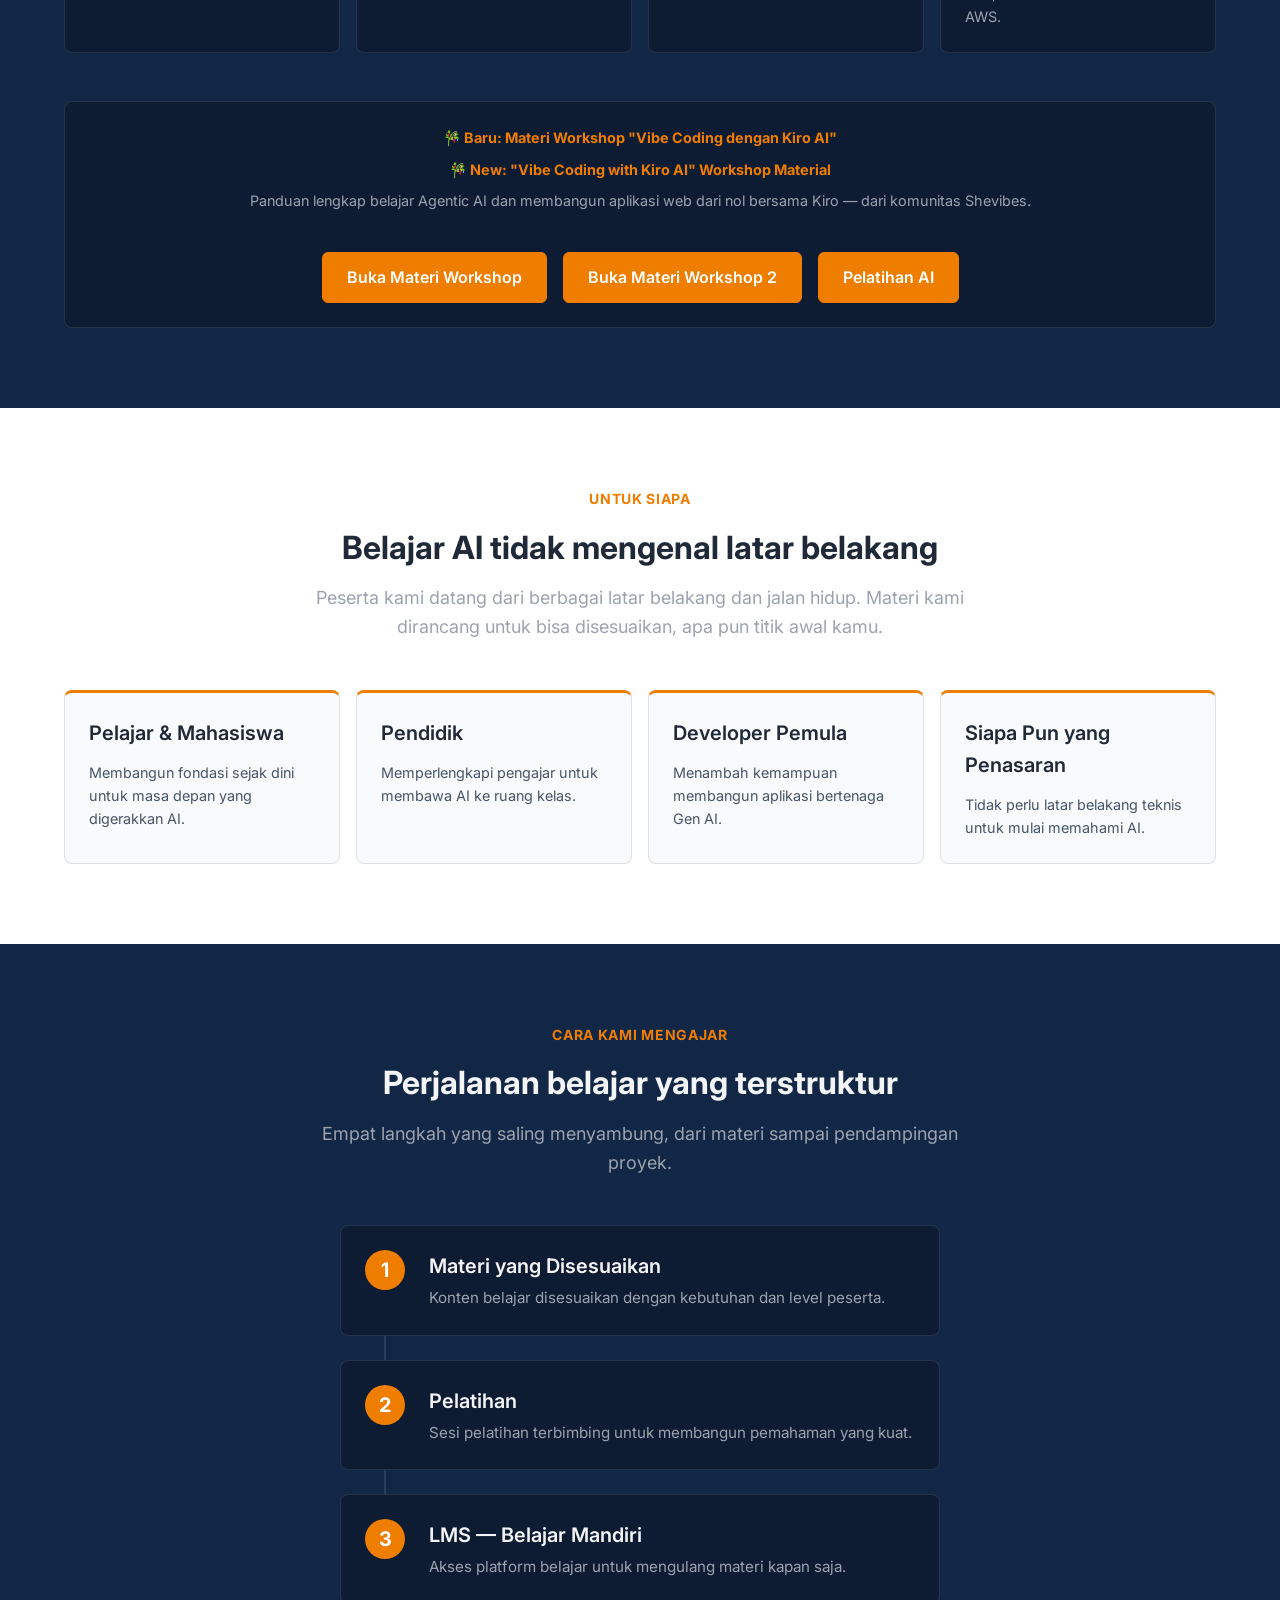
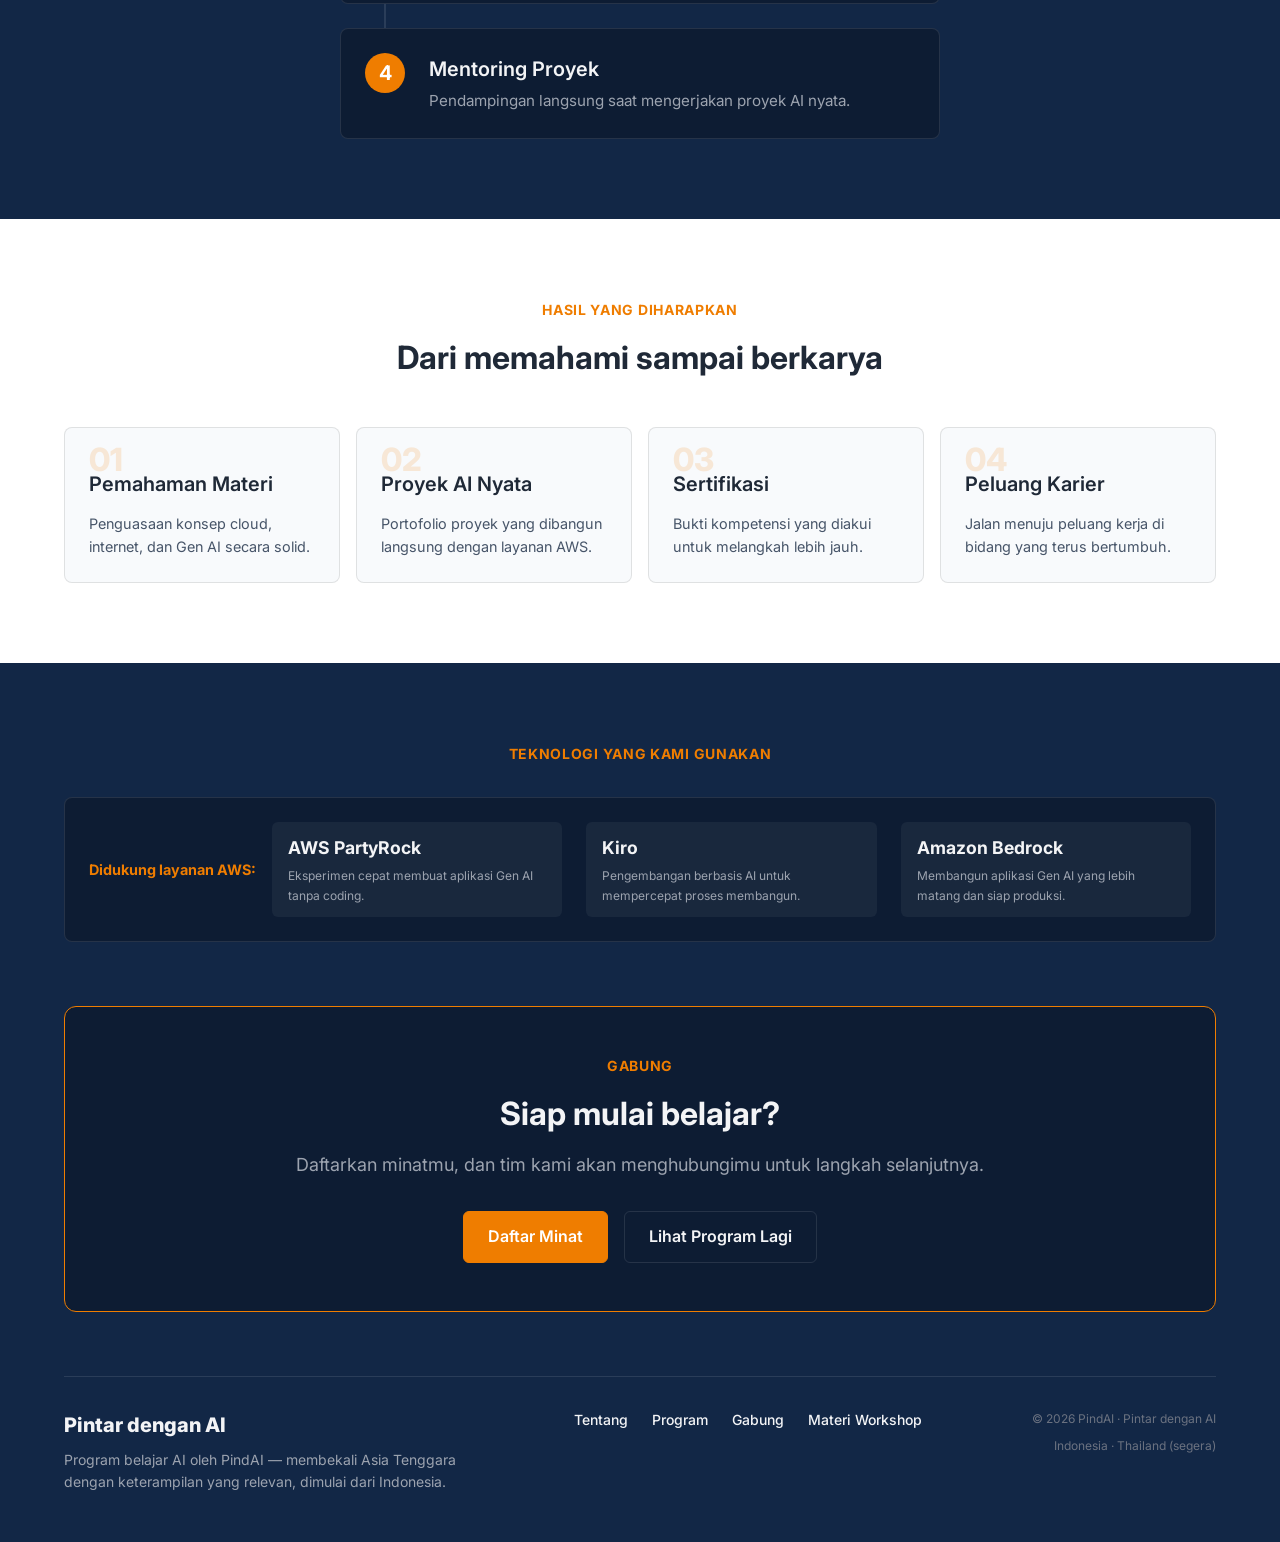
==== commit a2f388f2: "Add pelatihan AI" ====
--- a/index.html
+++ b/index.html
@@ -162,11 +162,13 @@
                 <div style="margin-top: 1.5rem; display: flex; gap: 1rem; justify-content: center; flex-wrap: wrap;">
                     <!-- Tombol Bahasa Indonesia -->
                     <a href="workshop.html" class="btn-primary lang-id">Buka Materi Workshop</a>
-                    <a href="01_cloud-computing.html" class="btn-primary lang-id">Buka Materi Workshop 2</a>
+                    <a href="cloud-computing-id.html" class="btn-primary lang-id">Buka Materi Workshop 2</a>
+                    <a href="pelatihanAI" class="btn-primary lang-id">Pelatihan AI</a>
                     
                     <!-- Tombol Bahasa Inggris -->
                     <a href="workshop.html" class="btn-primary lang-en">Open Workshop Material</a>
-                    <a href="01_cloud-computing.html" class="btn-primary lang-en">Open Workshop Material 2</a>
+                    <a href="cloud-computing-en.html" class="btn-primary lang-en">Open Workshop Material 2</a>
+                    <a href="pelatihanAI/index.html" class="btn-primary lang-en">AI Training</a>
                 </div>
             </div>
         </div>
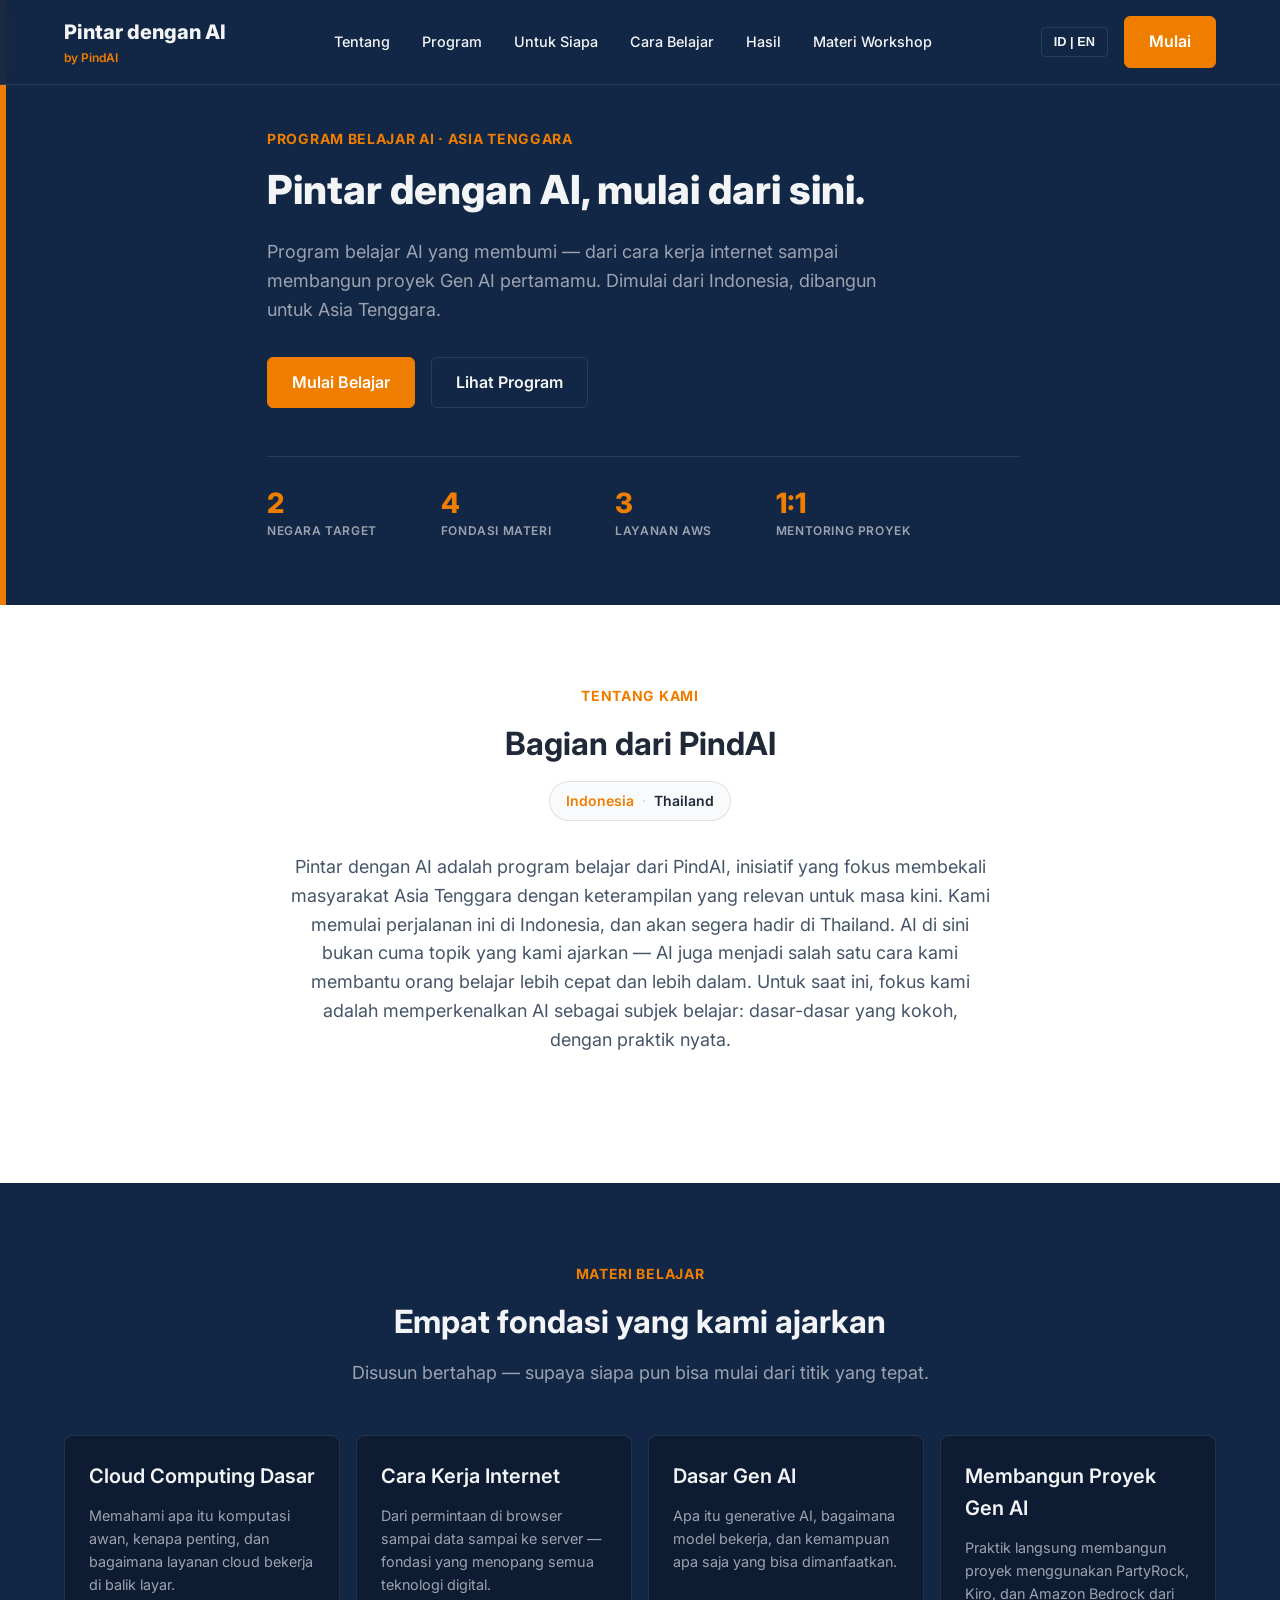
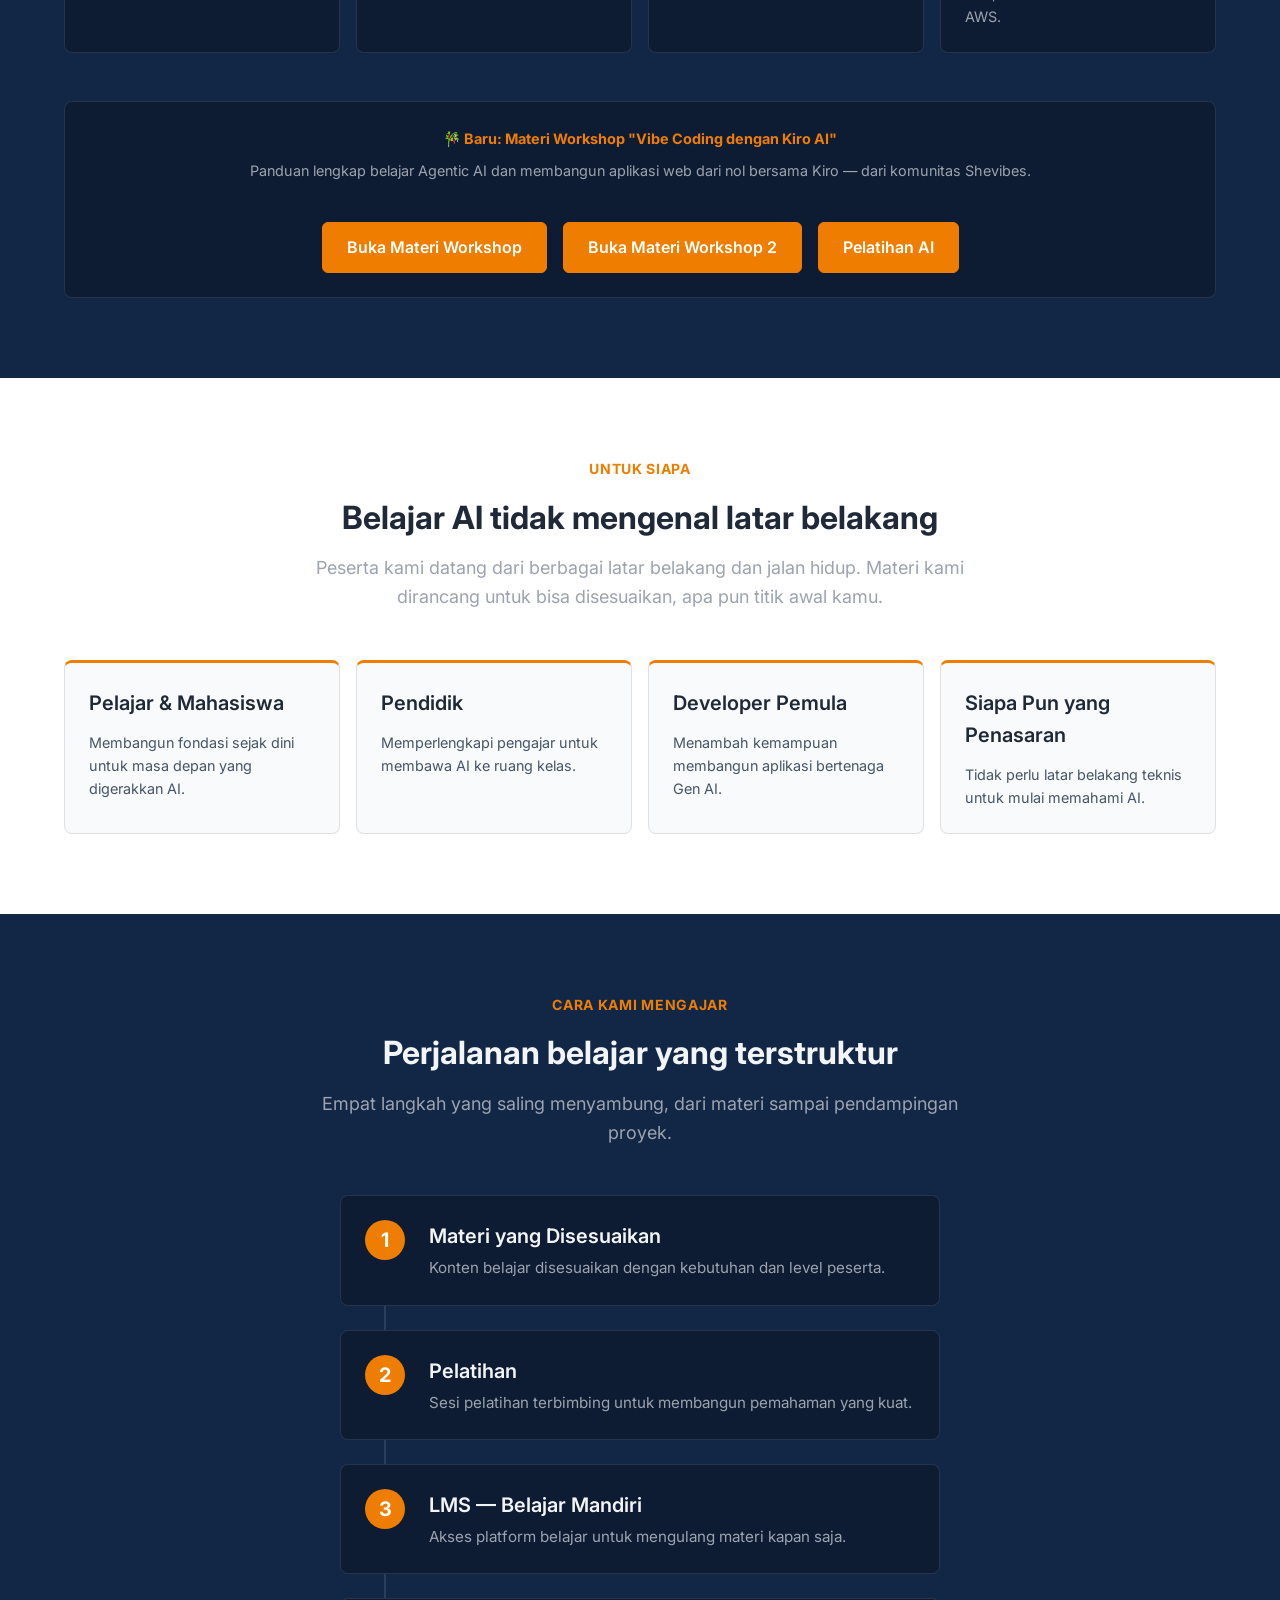
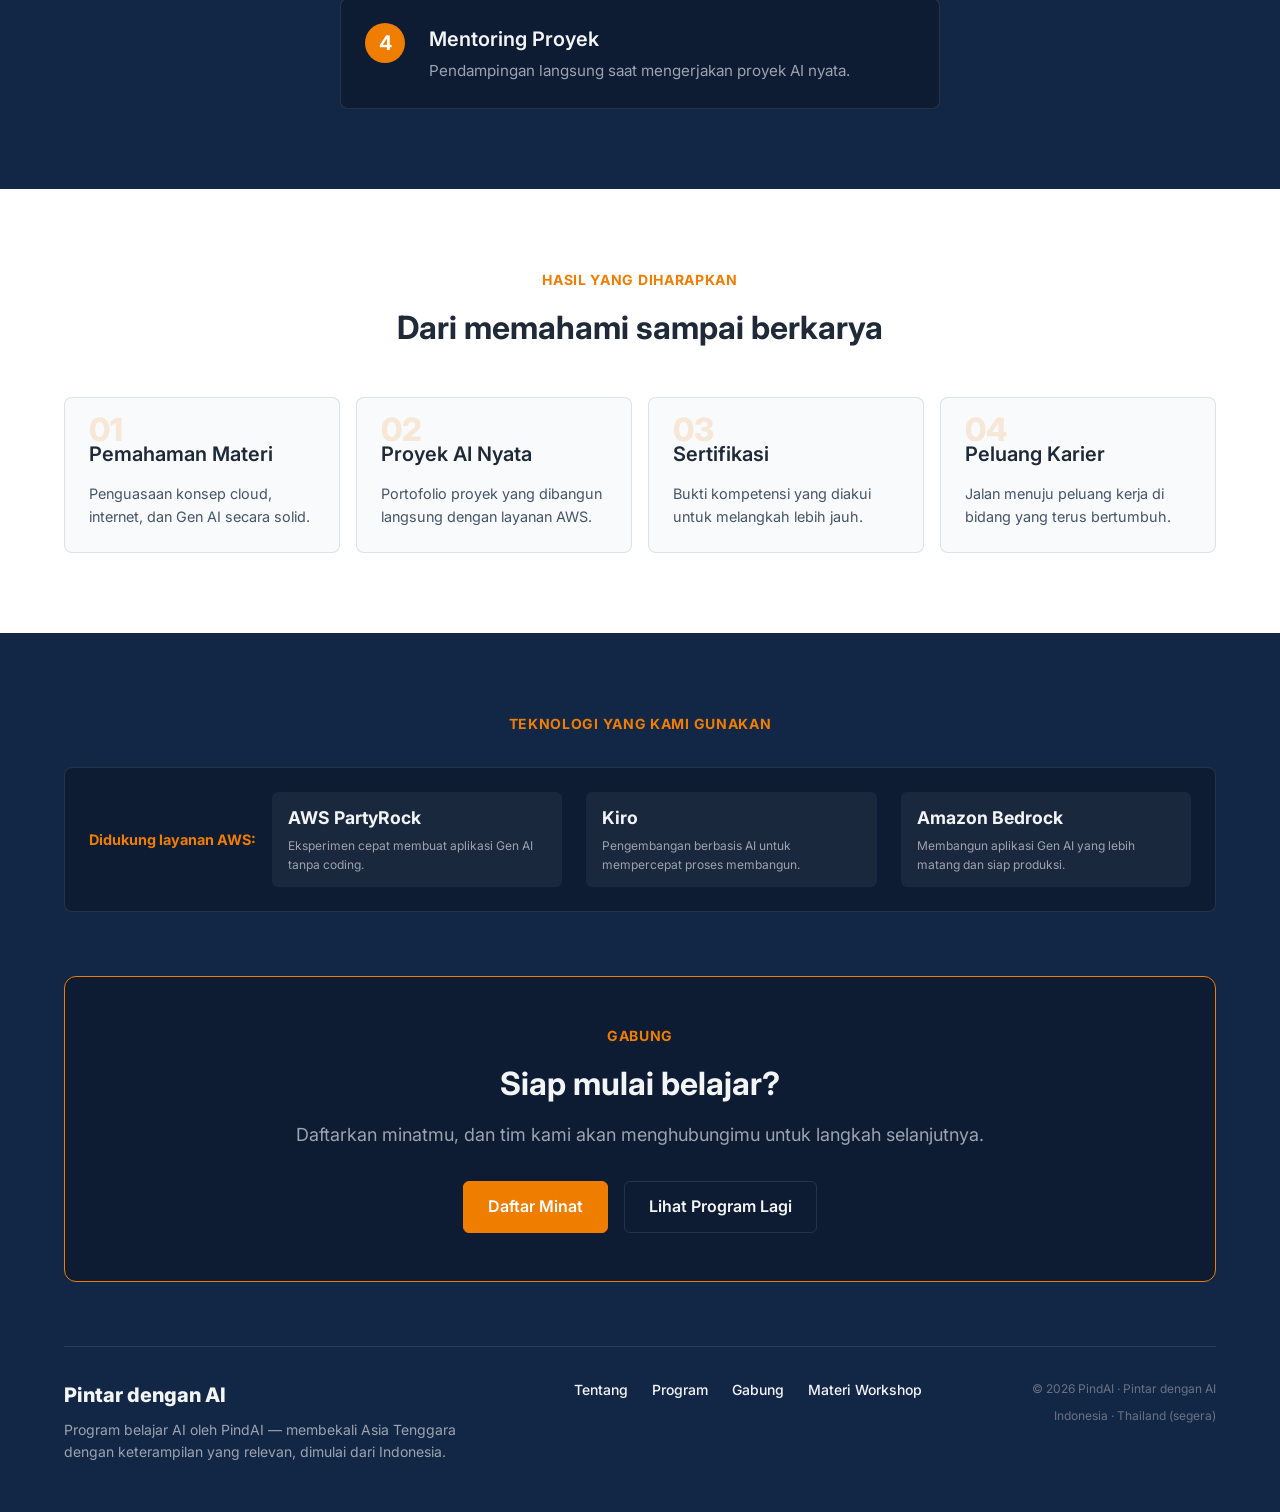
==== commit f446857f: "Fix: pelatihan url and fix inline styling display block" ====
--- a/index.html
+++ b/index.html
@@ -152,8 +152,8 @@
 
             <div class="tech-strip-container" style="margin-top: 3rem; align-items: center; justify-content: space-between; flex-direction: column; text-align: center;">
                 <div>
-                    <span class="tech-prefix lang-id" style="display:block; margin-bottom:0.5rem;">🎋 Baru: Materi Workshop "Vibe Coding dengan Kiro AI"</span>
-                    <span class="tech-prefix lang-en" style="display:block; margin-bottom:0.5rem;">🎋 New: "Vibe Coding with Kiro AI" Workshop Material</span>
+                    <span class="tech-prefix lang-id" style="margin-bottom:0.5rem;">🎋 Baru: Materi Workshop "Vibe Coding dengan Kiro AI"</span>
+                    <span class="tech-prefix lang-en" style="margin-bottom:0.5rem;">🎋 New: "Vibe Coding with Kiro AI" Workshop Material</span>
                     <p class="lang-id" style="margin:0; color: var(--text-muted); font-size:0.9rem;">Panduan lengkap belajar Agentic AI dan membangun aplikasi web dari nol bersama Kiro — dari komunitas Shevibes.</p>
                     <p class="lang-en" style="margin:0; color: var(--text-muted); font-size:0.9rem;">A full guide to Agentic AI and building a web app from scratch with Kiro — from the Shevibes community.</p>
                 </div>
@@ -163,12 +163,12 @@
                     <!-- Tombol Bahasa Indonesia -->
                     <a href="workshop.html" class="btn-primary lang-id">Buka Materi Workshop</a>
                     <a href="cloud-computing-id.html" class="btn-primary lang-id">Buka Materi Workshop 2</a>
-                    <a href="pelatihanAI" class="btn-primary lang-id">Pelatihan AI</a>
+                    <a href="pelatihanAI/" class="btn-primary lang-id">Pelatihan AI</a>
                     
                     <!-- Tombol Bahasa Inggris -->
                     <a href="workshop.html" class="btn-primary lang-en">Open Workshop Material</a>
                     <a href="cloud-computing-en.html" class="btn-primary lang-en">Open Workshop Material 2</a>
-                    <a href="pelatihanAI/index.html" class="btn-primary lang-en">AI Training</a>
+                    <a href="pelatihanAI/" class="btn-primary lang-en">AI Training</a>
                 </div>
             </div>
         </div>
